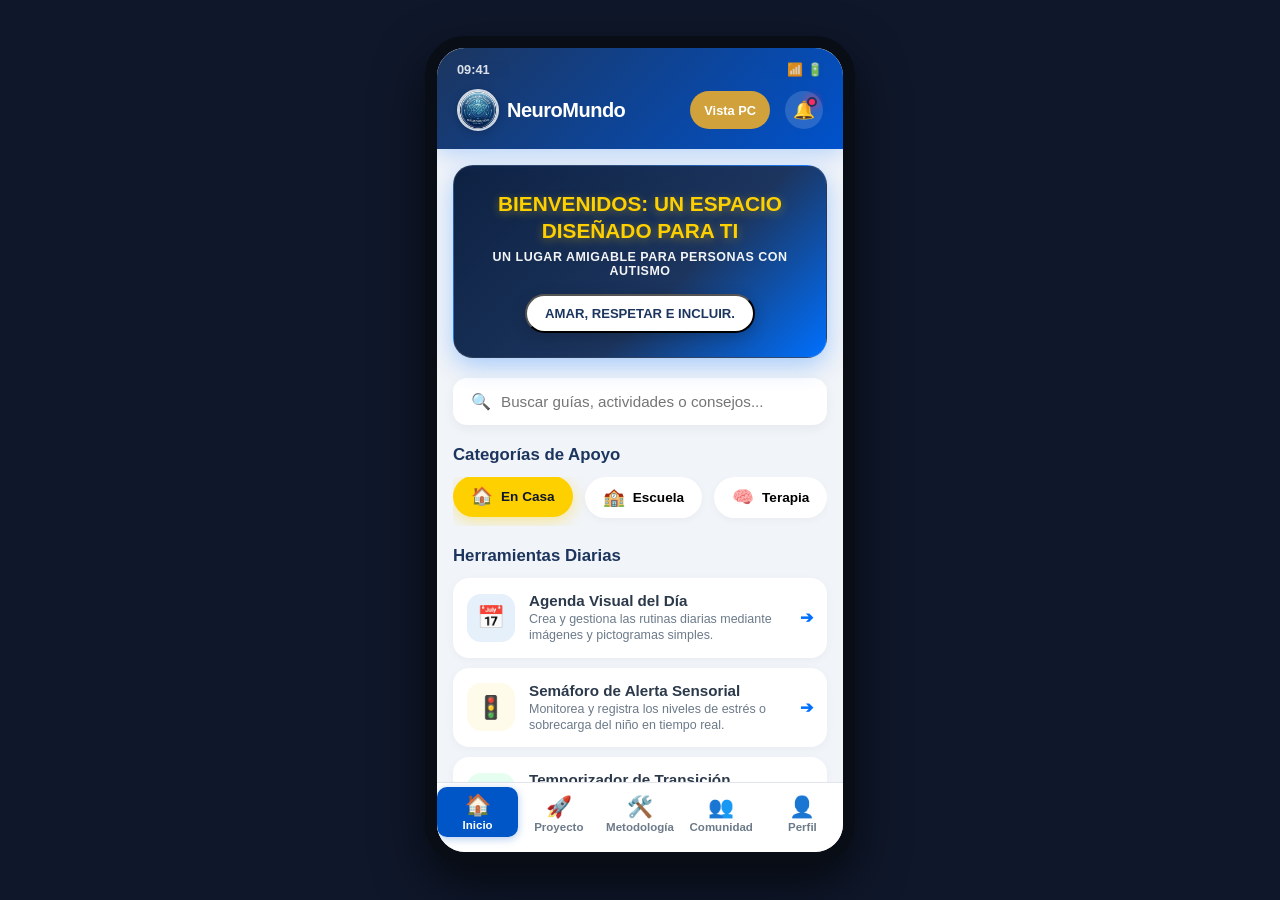
==== index.html @ 2be3e907 "saved" ====
<!DOCTYPE html>
<html lang="es">

<head>
    <meta charset="UTF-8">
    <meta name="viewport" content="width=device-width, initial-scale=1.0, maximum-scale=1.0, user-scalable=no">
    <title>Espacio Amigable App</title>
    <link rel="stylesheet" href="static/css/style.css">
</head>

<body>

    <!-- Contenedor del dispositivo móvil (Simulador/Shell) -->
    <div class="app-container">

        <!-- Barra de Estado / Notificaciones de la App -->
        <header class="app-header">
            <div class="header-top">
                <span class="app-time">09:41</span>
                <div class="app-icons">📶 🔋</div>
            </div>
            <div class="header-main">
                <div class="app-brand">
                    <img src="static/images/image_4223f367.png" alt="Logo NeuroMundo" class="logo-app">
                    <h1>NeuroMundo</h1>
                </div>
                <div class="app-right-brand">
                    <button class="view-toggle-btn" id="view-toggle" onclick="toggleViewMode()">
                        Vista PC
                    </button>
                    <div class="user-menu">
                        <!-- Checkbox oculto que guarda el estado (abierto/cerrado) -->
                        <input type="checkbox" id="notif-check" class="notif-checkbox">
                        <!-- El botón ahora es una etiqueta <label> que activa el checkbox al dar clic -->
                        <label for="notif-check" class="notification-btn" aria-label="Notificaciones">
                            🔔 <span class="badge"></span>
                        </label>
                        <div class="user-menu-dropdown">
                            <div class="menu-item">
                                <span>Sin notificaciones pendientes</span>
                            </div>
                        </div>
                    </div>
                </div>
            </div>
        </header>

        <!-- Contenido de la Aplicación (Scollable) -->
        <main class="app-content">

            <!-- Sección de Bienvenida Basada en la Imagen -->
            <section class="welcome-card">
                <div class="welcome-overlay">
                    <h2 class="welcome-title">BIENVENIDOS: UN ESPACIO DISEÑADO PARA TI</h2>
                    <p class="welcome-subtitle">UN LUGAR AMIGABLE PARA PERSONAS CON AUTISMO</p>
                    <button class="speech-bubble">
                        <p>AMAR, RESPETAR E INCLUIR.</p>
                    </button>
                </div>
            </section>

            <!-- Buscador Global de la App -->
            <section class="search-section">
                <div class="search-box">
                    <span class="search-icon">🔍</span>
                    <input type="text" placeholder="Buscar guías, actividades o consejos...">
                </div>
            </section>

            <!-- Categorías Rápidas (Formato Botones App) -->
            <section class="categories-section">
                <h3 class="block-title">Categorías de Apoyo</h3>
                <div class="categories-scroll">
                    <button class="category-item active">
                        <span class="cat-icon">🏠</span>
                        <span class="cat-name">En Casa</span>
                    </button>
                    <button class="category-item">
                        <span class="cat-icon">🏫</span>
                        <span class="cat-name">Escuela</span>
                    </button>
                    <button class="category-item">
                        <span class="cat-icon">🧠</span>
                        <span class="cat-name">Terapia</span>
                    </button>
                    <button class="category-item">
                        <span class="cat-icon">🧘</span>
                        <span class="cat-name">Auto-cuidado</span>
                    </button>
                </div>
            </section>

            <!-- Sección de Herramientas Diarias -->
            <section class="tools-section">
                <h3 class="block-title">Herramientas Diarias</h3>

                <!-- Tarjeta 1: Pictogramas -->
                <div class="tool-card">
                    <div class="tool-icon bg-blue">📅</div>
                    <div class="tool-info">
                        <h4>Agenda Visual del Día</h4>
                        <p>Crea y gestiona las rutinas diarias mediante imágenes y pictogramas simples.</p>
                    </div>
                    <span class="arrow-right">➔</span>
                </div>

                <!-- Tarjeta 2: Semáforo Sensorial -->
                <div class="tool-card">
                    <div class="tool-icon bg-yellow">🚦</div>
                    <div class="tool-info">
                        <h4>Semáforo de Alerta Sensorial</h4>
                        <p>Monitorea y registra los niveles de estrés o sobrecarga del niño en tiempo real.</p>
                    </div>
                    <span class="arrow-right">➔</span>
                </div>

                <!-- Tarjeta 3: Temporizador -->
                <div class="tool-card">
                    <div class="tool-icon bg-green">⏳</div>
                    <div class="tool-info">
                        <h4>Temporizador de Transición</h4>
                        <p>Ayuda a tu hijo a cambiar de una actividad a otra sin generar ansiedad.</p>
                    </div>
                    <span class="arrow-right">➔</span>
                </div>
            </section>

            <!-- Sección de Artículos Recomendados (Feed) -->
            <section class="articles-section">
                <div class="section-header-flex">
                    <h3 class="block-title">Lecturas Recomendadas</h3>
                    <a href="#" class="see-all">Ver todo</a>
                </div>

                <!-- Artículo 1 -->
                <article class="feed-card">
                    <div class="feed-tag tag-crisis">Crisis</div>
                    <div class="feed-body">
                        <h4>Cómo gestionar una crisis sensorial en espacios públicos</h4>
                        <p>Una guía paso a paso con técnicas de desescalada amigables y respetuosas.</p>
                        <div class="feed-footer">
                            <span class="author">Por Dra. Elena Ramos</span>
                            <span class="time">Hace 2 horas</span>
                        </div>
                    </div>
                </article>

                <!-- Artículo 2 -->
                <article class="feed-card">
                    <div class="feed-tag tag-juego">Juego</div>
                    <div class="feed-body">
                        <h4>5 Juegos de estimulación propioceptiva en casa</h4>
                        <p>Actividades divertidas que ayudan a regular el sistema nervioso a través del movimiento.</p>
                        <div class="feed-footer">
                            <span class="author">Por T.O. Marcos Díaz</span>
                            <span class="time">Ayer</span>
                        </div>
                    </div>
                </article>

                <!-- Artículo 3 -->
                <article class="feed-card">
                    <div class="feed-tag tag-comunidad">Historias</div>
                    <div class="feed-body">
                        <h4>El camino hacia la inclusión escolar: Experiencias reales</h4>
                        <p>Madres y padres comparten los desafíos y victorias en el sistema educativo tradicional.</p>
                        <div class="feed-footer">
                            <span class="author">Comunidad de Padres</span>
                            <span class="time">Hace 3 días</span>
                        </div>
                    </div>
                </article>
            </section>

            <!-- Sección de Comunidad y Soporte Emocional -->
            <section class="community-banner">
                <div class="community-content">
                    <h4>¿Necesitas hablar con alguien?</h4>
                    <p>Únete a nuestros círculos de apoyo virtuales liderados por psicólogos especialistas.</p>
                    <button class="community-btn">Entrar al Chat Grupal</button>
                </div>
            </section>

            <!-- Espacio final para que el scroll no tape el menú inferior -->
            <div class="scroll-spacing"></div>

        </main>

        <!-- Barra de Navegación Inferior Fija (Bottom Nav Bar) -->
        <nav class="app-nav">
            <a href="index.html" class="nav-item active">
                <span class="nav-icon">🏠</span>
                <span class="nav-label">Inicio</span>
            </a>
            <a href="static/pages/proyecto.html" class="nav-item">
                <span class="nav-icon">🚀</span>
                <span class="nav-label">Proyecto</span>
            </a>
            <a href="static/pages/metodologia.html" class="nav-item">
                <span class="nav-icon">🛠️</span>
                <span class="nav-label">Metodología</span>
            </a>
            <a href="static/pages/comunidad.html" class="nav-item">
                <span class="nav-icon">👥</span>
                <span class="nav-label">Comunidad</span>
            </a>
            <a href="static/pages/usuario.html" class="nav-item">
                <span class="nav-icon">👤</span>
                <span class="nav-label">Perfil</span>
            </a>
        </nav>

    </div>
    <script src="static/js/script.js"></script>
</body>

</html>
---- static/css/style.css ----
/* Paleta de Colores Extraída de la Imagen */
:root {
    --bg-dark-blue: #1c355e;
    --bg-strip-gray: #7d91a9;
    --accent-yellow: #d1a13b;
    --app-background: #f1f4f8;
    --card-background: #ffffff;
    --text-main: #2b394a;
    --text-muted: #6c7a89;
    --success-green: #4caf50;
}

/* Configuraciones de Reseteo Móvil */
* {
    margin: 0;
    padding: 0;
    box-sizing: border-box;
}

body {
    font-family: -apple-system, BlinkMacSystemFont, "Segoe UI", Roboto, Helvetica, Arial, sans-serif;
    background-color: #2c3e50; /* Fondo exterior emulando un escritorio */
    color: var(--text-main);
    display: flex;
    justify-content: center;
    align-items: center;
    min-height: 100vh;
}

/* Contenedor del Teléfono Inteligente */
.app-container {
    width: 100%;
    max-width: 430px; /* Ancho estándar de un smartphone moderno */
    height: 92vh;
    max-height: 932px;
    background-color: var(--app-background);
    border-radius: 40px;
    box-shadow: 0 20px 40px rgba(0, 0, 0, 0.4);
    border: 12px solid #111111; /* Borde físico del teléfono */
    position: relative;
    overflow: hidden;
    display: flex;
    flex-direction: column;
}

/* Adaptación completa para pantallas móviles reales si se compila directamente */
@media (max-width: 480px) {
    body {
        background-color: var(--app-background);
    }
    .app-container {
        width: 100vw;
        height: 100vh;
        max-height: 100vh;
        border-radius: 0;
        border: none;
    }
}

/* Encabezado Superior Fijo */
.app-header {
    background-color: var(--bg-dark-blue);
    color: white;
    padding: 12px 20px 16px 20px;
    flex-shrink: 0;
    z-index: 10;
}

.header-top {
    display: flex;
    justify-content: space-between;
    font-size: 0.8rem;
    font-weight: 600;
    margin-bottom: 12px;
    opacity: 0.8;
}

.header-main {
    display: flex;
    justify-content: space-between;
    align-items: center;
    width: 100%;
}

.app-brand {
    display: flex;
    align-items: center;
    gap: 8px;
}

.app-right-brand {
    display: flex;
    justify-content: flex-end;
    flex-direction: row;
    gap: 15px;
    width: 100%;
}

.app-logo {
    font-size: 1.5rem;
}

.app-brand h1 {
    font-size: 1.25rem;
    font-weight: 700;
    letter-spacing: -0.5px;
}

.notification-btn {
    background: rgba(255, 255, 255, 0.15);
    border: none;
    width: 38px;
    height: 38px;
    border-radius: 50%;
    cursor: pointer;
    font-size: 1.1rem;
    position: relative;
    display: flex;
    align-items: center;
    justify-content: center;
}

/* Contenedor principal alineado con Flexbox */
.user-menu {
    position: relative;
    display: inline-flex;
    align-items: center;
}

/* Ocultamos la casilla de verificación */
.notif-checkbox {
    display: none;
}

/* Estilo del botón interactivo */
.notification-btn {
    cursor: pointer;
    display: inline-flex;
    align-items: center;
}

/* Menú desplegable oculto por defecto */
.user-menu .user-menu-dropdown {
    display: none;
    position: absolute;
    right: 0;
    top: 100%;
    width: 220px;
    background-color: var(--card-background, #1e1e1e);
    border: 1px solid rgba(255, 255, 255, 0.1);
    border-radius: 8px;
    padding: 12px;
    box-shadow: 0 4px 12px rgba(0, 0, 0, 0.3);
    z-index: 100;
}

/* AL DAR CLIC: Flexbox activa el desplegable */
.notif-checkbox:checked ~ .user-menu-dropdown {
    display: flex;
    justify-content: center;
    align-items: center;
}

/* Texto alineado dentro del menú */
.user-menu-dropdown .menu-item {
    display: flex;
    justify-content: center;
    align-items: center;
    font-size: 0.85rem;
    color: var(--text-main, #ffffff);
}

.badge {
    position: absolute;
    top: 8px;
    right: 8px;
    width: 8px;
    height: 8px;
    background-color: #ff3b30;
    border-radius: 50%;
}

/* Área Scrolleable de la Aplicación */
.app-content {
    flex-grow: 1;
    overflow-y: auto;
    padding: 16px;
    -webkit-overflow-scrolling: touch;
}

/* Tarjeta Principal Tipo Imagen */
.welcome-card {
    background-color: var(--bg-dark-blue);
    background-image: linear-gradient(135deg, #1c355e 0%, #294b82 100%);
    border-radius: 20px;
    padding: 24px 16px;
    text-align: center;
    position: relative;
    overflow: hidden;
    margin-bottom: 20px;
    box-shadow: 0 4px 12px rgba(28, 53, 94, 0.15);
}

.welcome-card::before {
    position: absolute;
    font-size: 5rem;
    opacity: 0.1;
    top: -20px;
    left: -10px;
}

.welcome-title {
    color: var(--accent-yellow);
    font-size: 1.2rem;
    font-weight: 800;
    margin-bottom: 6px;
    line-height: 1.3;
}

.welcome-subtitle {
    color: white;
    font-size: 0.75rem;
    font-weight: 600;
    letter-spacing: 0.5px;
    opacity: 0.9;
    margin-bottom: 16px;
}

/* Burbuja de Diálogo */
.speech-bubble {
    background-color: white;
    color: var(--bg-dark-blue);
    font-size: 0.8rem;
    font-weight: 700;
    padding: 10px 16px;
    border-radius: 20px;
    display: inline-block;
    box-shadow: 0 4px 8px rgba(0,0,0,0.1);
}

/* Barra de Búsqueda */
.search-section {
    margin-bottom: 20px;
}

.search-box {
    background-color: var(--card-background);
    display: flex;
    align-items: center;
    padding: 12px 16px;
    border-radius: 14px;
    box-shadow: 0 2px 6px rgba(0,0,0,0.03);
}

.search-icon {
    font-size: 1rem;
    margin-right: 10px;
    color: var(--text-muted);
}

.search-box input {
    border: none;
    outline: none;
    background: transparent;
    width: 100%;
    font-size: 0.95rem;
    color: var(--text-main);
}

/* Títulos de Módulos */
.block-title {
    font-size: 1.05rem;
    font-weight: 700;
    color: var(--bg-dark-blue);
    margin-bottom: 12px;
}

/* Sección Categorías Horizontal */
.categories-section {
    margin-bottom: 20px;
}

.categories-scroll {
    display: flex;
    gap: 12px;
    overflow-x: auto;
    padding-bottom: 8px;
    scrollbar-width: none;
}

.categories-scroll::-webkit-scrollbar {
    display: none;
}

.category-item {
    padding: 10px 16px;
    border-radius: 30px;
    display: flex;
    align-items: center;
    gap: 8px;
    white-space: nowrap;
    box-shadow: 0 2px 6px rgba(0,0,0,0.03);
    cursor: pointer;
    transition: all 0.2s ease;
    border: none;
    outline: none;
}

.category-item.active {
    background-color: var(--accent-yellow);
    color: var(--bg-dark-blue);
    font-weight: 600;
}

.cat-icon {
    font-size: 1.1rem;
}

.cat-name {
    font-size: 0.85rem;
}

/* Listado de Herramientas Diarias */
.tools-section {
    margin-bottom: 24px;
}

.tool-card {
    background-color: var(--card-background);
    border-radius: 16px;
    padding: 14px;
    display: flex;
    align-items: center;
    gap: 14px;
    margin-bottom: 10px;
    box-shadow: 0 2px 6px rgba(0,0,0,0.03);
}

.tool-icon {
    width: 46px;
    height: 46px;
    border-radius: 12px;
    display: flex;
    align-items: center;
    justify-content: center;
    font-size: 1.3rem;
    flex-shrink: 0;
}

.bg-blue { background-color: #e6f0fa; }
.bg-yellow { background-color: #fdf6e2; }
.bg-green { background-color: #e8f5e9; }

.tool-info {
    flex-grow: 1;
}

.tool-info h4 {
    font-size: 0.95rem;
    font-weight: 600;
    margin-bottom: 2px;
}

.tool-info p {
    font-size: 0.78rem;
    color: var(--text-muted);
    line-height: 1.3;
}

.arrow-right {
    color: var(--bg-strip-gray);
    font-size: 0.9rem;
}

/* Sección de Artículos/Feed */
.articles-section {
    margin-bottom: 20px;
}

.section-header-flex {
    display: flex;
    justify-content: space-between;
    align-items: center;
    margin-bottom: 12px;
}

.see-all {
    font-size: 0.85rem;
    font-weight: 600;
    color: var(--bg-strip-gray);
    text-decoration: none;
}

.feed-card {
    background-color: var(--card-background);
    border-radius: 16px;
    padding: 16px;
    margin-bottom: 12px;
    box-shadow: 0 2px 6px rgba(0,0,0,0.03);
    border-left: 4px solid var(--bg-strip-gray);
}

.feed-tag {
    display: inline-block;
    font-size: 0.7rem;
    font-weight: 700;
    padding: 4px 8px;
    border-radius: 6px;
    margin-bottom: 8px;
    text-transform: uppercase;
}

.tag-crisis { background-color: #ffebee; color: #c62828; }
.tag-juego { background-color: #e8f5e9; color: #2e7d32; }
.tag-comunidad { background-color: #e3f2fd; color: #1565c0; }

.feed-body h4 {
    font-size: 1rem;
    font-weight: 700;
    margin-bottom: 6px;
    line-height: 1.3;
}

.feed-body p {
    font-size: 0.85rem;
    color: var(--text-muted);
    line-height: 1.4;
    margin-bottom: 12px;
}

.feed-footer {
    display: flex;
    justify-content: space-between;
    font-size: 0.75rem;
    color: var(--text-muted);
    border-top: 1px solid #f1f4f8;
    padding-top: 8px;
}

/* Banner de Comunidad */
.community-banner {
    background-color: var(--bg-strip-gray);
    border-radius: 18px;
    padding: 20px;
    color: white;
    text-align: center;
    box-shadow: 0 4px 10px rgba(125, 145, 169, 0.2);
}

.community-content h4 {
    font-size: 1.1rem;
    font-weight: 700;
    margin-bottom: 6px;
}

.community-content p {
    font-size: 0.85rem;
    margin-bottom: 14px;
    opacity: 0.9;
}

.community-btn {
    background-color: var(--bg-dark-blue);
    color: white;
    border: none;
    padding: 10px 20px;
    border-radius: 10px;
    font-weight: 600;
    font-size: 0.85rem;
    cursor: pointer;
    width: 100%;
}

.scroll-spacing {
    height: 70px; /* Previene el solapamiento con la barra inferior fija */
}

/* Barra de Navegación Inferior Fija (Mobile Nav) */
.app-nav {
    position: absolute;
    bottom: 0;
    left: 0;
    right: 0;
    height: 68px;
    background-color: var(--card-background);
    border-top: 1px solid #e1e5eb;
    display: flex;
    justify-content: space-around;
    align-items: center;
    padding-bottom: 10px; /* Espacio estético simulando barra de gestos de iOS */
    z-index: 20;
}

/* Contenedor de la barra inferior en móvil */
.bottom-nav {
    display: flex;
    justify-content: space-around;
    align-items: center;
    background-color: #ffffff;
    padding: 8px 6px;
    border-radius: 0 0 24px 24px; /* Adapta los bordes al marco del teléfono */
    overflow: hidden;             /* Evita que cualquier botón se salga */
    box-sizing: border-box;
    width: 100%;
}

/* Estado normal de los botones */
.nav-item {
    display: flex;
    flex-direction: column;
    align-items: center;
    justify-content: center;
    flex: 1;                      /* Reparte el espacio por igual sin empujar hacia afuera */
    padding: 6px 4px;
    border-radius: 12px;
    color: #4a5568;
    text-decoration: none;
    font-size: 0.7rem;
    box-sizing: border-box;
}

/* ESTADO ACTIVO (.active): Ajustado para quedarse DENTRO del contenedor */
.nav-item.active {
    background-color: #0056c6;
    color: #ffffff !important;
    border-radius: 10px;          /* Un borde redondeado más ajustado */
    padding: 6px 4px;             /* Mantiene el mismo alto que los demás para no salirse */
    margin: 0;                    /* Elimina márgenes que lo desplacen */
    box-shadow: 0 2px 8px rgba(0, 86, 198, 0.3);
}

/* Ajuste del texto e ícono dentro del activo */
.nav-item.active .icon,
.nav-item.active .text,
.nav-item.active span {
    color: #ffffff !important;
}

.nav-icon {
    font-size: 1.3rem;
    margin-bottom: 2px;
}

.nav-label {
    font-size: 0.7rem;
    font-weight: 500;
}


/* ==========================================================================
   PROYECTO: ESPACIO AMIGABLE / ACCESIBILIDAD COGNITIVA
   PARTE 5: MÓDULOS DE AUTONOMÍA, REGULACIÓN Y RECURSOS
   ESTILO: MODO APP / VISTA MÓVIL
   ========================================================================== */

* {
    margin: 0;
    padding: 0;
    box-sizing: border-box;
}

body {
    background-color: var(--bg-app);
    font-family: 'Segoe UI', system-ui, -apple-system, sans-serif;
    color: var(--texto-principal);
    display: flex;
    justify-content: center;
    padding: 20px 0;
}

/* --- CONTENEDOR ENTORNO MÓVIL (MODO APP) --- */
.marco-dispositivo-movil {
    width: 100%;
    max-width: 420px;
    background-color: var(--bg-app);
    border-radius: 24px;
    box-shadow: 0 10px 30px rgba(0, 0, 0, 0.1);
    overflow: hidden;
    border: 1px solid var(--borde-suave);
    display: flex;
    flex-direction: column;
}

/* --- ENCABEZADO DE APP --- */
.cabecera-app {
    background-color: var(--azul-amigable);
    color: #ffffff;
    padding: 20px;
    text-align: center;
}

.titulo-app {
    font-size: 1.25rem;
    font-weight: 700;
}

.subtitulo-app {
    font-size: 0.85rem;
    opacity: 0.85;
    margin-top: 4px;
}

/* --- SECCIÓN MULTIMEDIA / VÍDEOS --- */
.bloque-multimedia-app {
    background-color: #0f172a;
    padding: 16px;
    color: #ffffff;
}

.titulo-seccion-oscura {
    font-size: 0.95rem;
    font-weight: 600;
    margin-bottom: 12px;
    text-transform: uppercase;
    letter-spacing: 0.5px;
    color: #94a3b8;
}

.carrusel-videos-movil {
    display: flex;
    flex-direction: column;
    gap: 16px;
}

.tarjeta-video-app {
    background-color: #1e293b;
    border-radius: 12px;
    padding: 10px;
}

.reproductor-movil {
    width: 100%;
    border-radius: 8px;
    background-color: #000;
}

.info-video-app {
    margin-top: 8px;
}

.titulo-video-app {
    font-size: 0.9rem;
    font-weight: 600;
    color: #fff;
}

.desc-video-app {
    font-size: 0.78rem;
    color: #cbd5e1;
    margin-top: 2px;
}

.cuerpo-app {
    padding: 16px;
    display: flex;
    flex-direction: column;
    gap: 20px;
}

.seccion-app-bloque {
    display: flex;
    flex-direction: column;
    gap: 12px;
}

.titulo-bloque-app {
    font-size: 1.05rem;
    font-weight: 700;
    color: var(--azul-amigable);
}

.panel-control-movil {
    background-color: var(--bg-tarjeta);
    border-radius: 14px;
    padding: 14px;
    border: 1px solid var(--borde-suave);
    display: flex;
    flex-direction: column;
    gap: 10px;
}

.imagen-panel-movil {
    width: 100%;
    border-radius: 8px;
    object-fit: cover;
}

.texto-panel-movil {
    font-size: 0.85rem;
    color: var(--texto-secundario);
    line-height: 1.4;
}

.lista-modulos-autonomia {
    display: flex;
    flex-direction: column;
    gap: 12px;
}

.tarjeta-modulo-app {
    background-color: var(--bg-tarjeta);
    border-radius: 14px;
    padding: 14px;
    border: 1px solid var(--borde-suave);
    display: flex;
    flex-direction: column;
    gap: 8px;
}

.tarjeta-modulo-app.pictogramas { border-left: 5px solid var(--azul-amigable); }
.tarjeta-modulo-app.regulacion { border-left: 5px solid var(--verde-calma); }
.tarjeta-modulo-app.agenda { border-left: 5px solid #0284c7; }
.tarjeta-modulo-app.alertas { border-left: 5px solid var(--dorado-alerta); }

.encabezado-tarjeta-app {
    display: flex;
    align-items: center;
    gap: 10px;
}

.icono-app-small {
    width: 32px;
    height: 32px;
    object-fit: contain;
}

.titulo-tarjeta-app {
    font-size: 0.95rem;
    font-weight: 700;
    color: var(--texto-principal);
}

.desc-tarjeta-app {
    font-size: 0.82rem;
    color: var(--texto-secundario);
    line-height: 1.35;
}

.acciones-app-fila {
    display: flex;
    gap: 10px;
    margin-top: 4px;
}

.boton-app-primario {
    background-color: var(--azul-amigable);
    color: #ffffff;
    border: none;
    padding: 8px 14px;
    font-size: 0.8rem;
    font-weight: 600;
    border-radius: 6px;
    cursor: pointer;
}

.enlace-app-secundario {
    color: var(--azul-amigable);
    font-size: 0.8rem;
    font-weight: 600;
    text-decoration: none;
    align-self: center;
}

.grilla-recursos-movil {
    display: flex;
    flex-direction: column;
    gap: 10px;
}

.item-recurso-movil {
    background-color: var(--bg-tarjeta);
    border-radius: 10px;
    padding: 12px;
    border: 1px solid var(--borde-suave);
}

.titulo-recurso-movil {
    font-size: 0.88rem;
    font-weight: 700;
    color: var(--texto-principal);
}

.desc-recurso-movil {
    font-size: 0.8rem;
    color: var(--texto-secundario);
    margin: 4px 0 8px 0;
}

.captura-recurso-movil {
    width: 100%;
    border-radius: 6px;
}

.barra-navegacion-inferior {
    background-color: #ffffff;
    border-top: 1px solid var(--borde-suave);
    display: flex;
    justify-content: space-around;
    padding: 10px 0;
    position: sticky;
    bottom: 0;
}

.item-nav-app {
    font-size: 0.75rem;
    color: var(--texto-secundario);
    text-decoration: none;
    font-weight: 600;
}

.item-nav-app.activo {
    color: var(--azul-amigable);
}

/* ==========================================================================
   PALETA DE COLORES VIBRANTES (INSPIRADA EN LA ORIGINAL)
   ========================================================================== */
:root {
    /* Colores base y fondos */
    --bg-dark-blue: #1c355e;        /* Azul marino corporativo base */
    --bg-strip-gray: #7d91a9;       /* Gris pizarra para fondos secundarios */
    --app-background: #f1f4f8;      /* Gris claro para fondo de app */
    --card-background: #ffffff;     /* Blanco limpio para tarjetas */
    
    /* Textos */
    --text-main: #2b394a;
    --text-muted: #6c7a89;
    
    /* ACENTOS NEÓN / LLAMATIVOS (Versiones intensificadas de la paleta) */
    --accent-yellow-vibrant: #ffd000; /* Amarillo eléctrico de alto impacto */
    --blue-electric: #0070ff;         /* Azul brillante para elementos activos */
    --success-green-vibrant: #00e676;/* Verde neón radiante para estados/éxito */
    --danger-red-vibrant: #ff2a5f;   /* Rojo vibrante para alertas/badges */
    
    /* Gradientes llamativos manteniendo la coherencia cromática */
    --gradiente-blue-vibrant: linear-gradient(135deg, #1c355e 0%, #0052cc 100%);
    --gradiente-card-hero: linear-gradient(135deg, #0d2142 0%, #1c355e 60%, #0070ff 100%);
    --gradiente-banner: linear-gradient(135deg, #475569 0%, #1e293b 100%);
}

/* CONFIGURACIONES DE RESETEO MÓVIL */
* {
    margin: 0;
    padding: 0;
    box-sizing: border-box;
    -webkit-tap-highlight-color: transparent;
}

body {
    font-family: -apple-system, BlinkMacSystemFont, "Segoe UI", Roboto, Helvetica, Arial, sans-serif;
    background-color: #0f172a; /* Fondo exterior emulando un escritorio */
    color: var(--text-main);
    display: flex;
    justify-content: center;
    align-items: center;
    min-height: 100vh;
}

/* CONTENEDOR DEL TELÉFONO INTELIGENTE */
.app-container {
    width: 100%;
    max-width: 430px;
    height: 92vh;
    max-height: 932px;
    background-color: var(--app-background);
    border-radius: 40px;
    box-shadow: 0 20px 50px rgba(0, 0, 0, 0.6);
    border: 12px solid #090d16;
    position: relative;
    overflow: hidden;
    display: flex;
    flex-direction: column;
}

@media (max-width: 480px) {
    body {
        background-color: var(--app-background);
    }
    .app-container {
        width: 100vw;
        height: 100vh;
        max-height: 100vh;
        border-radius: 0;
        border: none;
    }
}

/* ENCABEZADO SUPERIOR FIJO */
.app-header {
    background: var(--gradiente-blue-vibrant);
    color: white;
    padding: 14px 20px 18px 20px;
    flex-shrink: 0;
    z-index: 10;
    box-shadow: 0 4px 20px rgba(0, 112, 255, 0.25);
}

.header-top {
    display: flex;
    justify-content: space-between;
    font-size: 0.8rem;
    font-weight: 600;
    margin-bottom: 12px;
    opacity: 0.85;
}

.header-main {
    display: flex;
    justify-content: space-between;
    align-items: center;
}

.app-brand {
    display: flex;
    align-items: center;
    gap: 8px;
}

.app-logo {
    font-size: 1.5rem;
}

.app-brand h1 {
    font-size: 1.25rem;
    font-weight: 800;
    letter-spacing: -0.5px;
}

.notification-btn {
    background: rgba(255, 255, 255, 0.15);
    border: none;
    width: 38px;
    height: 38px;
    border-radius: 50%;
    cursor: pointer;
    font-size: 1.1rem;
    position: relative;
    display: flex;
    align-items: center;
    justify-content: center;
    transition: transform 0.2s ease;
}

.notification-btn:active {
    transform: scale(0.92);
}

.badge {
    position: absolute;
    top: 6px;
    right: 6px;
    width: 10px;
    height: 10px;
    background-color: var(--danger-red-vibrant);
    border: 2px solid var(--bg-dark-blue);
    border-radius: 50%;
    box-shadow: 0 0 8px var(--danger-red-vibrant); /* Resplandor */
}

/* ÁREA SCROLLEABLE DE LA APLICACIÓN */
.app-content {
    flex-grow: 1;
    overflow-y: auto;
    padding: 16px;
    -webkit-overflow-scrolling: touch;
}

/* TARJETA PRINCIPAL DESTACADA */
.welcome-card {
    background: var(--gradiente-card-hero);
    border-radius: 20px;
    padding: 24px 16px;
    text-align: center;
    position: relative;
    overflow: hidden;
    margin-bottom: 20px;
    box-shadow: 0 8px 25px rgba(0, 112, 255, 0.3);
    border: 1px solid rgba(255, 255, 255, 0.1);
}

.welcome-card::before {
    position: absolute;
    font-size: 5.5rem;
    opacity: 0.15;
    top: -20px;
    left: -10px;
}

.welcome-title {
    color: var(--accent-yellow-vibrant);
    font-size: 1.3rem;
    font-weight: 900;
    margin-bottom: 6px;
    line-height: 1.3;
    text-shadow: 0 2px 10px rgba(255, 208, 0, 0.4); /* Brillo activo */
}

.welcome-subtitle {
    color: white;
    font-size: 0.78rem;
    font-weight: 600;
    letter-spacing: 0.5px;
    opacity: 0.95;
    margin-bottom: 16px;
}

/* BURBUJA DE DIÁLOGO */
.speech-bubble {
    background-color: #ffffff;
    color: var(--bg-dark-blue);
    font-size: 0.82rem;
    font-weight: 800;
    padding: 10px 18px;
    border-radius: 20px;
    display: inline-block;
    box-shadow: 0 4px 15px rgba(0, 0, 0, 0.2);
}

/* BARRA DE BÚSQUEDA */
.search-section {
    margin-bottom: 20px;
}

.search-box {
    background-color: var(--card-background);
    display: flex;
    align-items: center;
    padding: 12px 16px;
    border-radius: 14px;
    box-shadow: 0 4px 12px rgba(0, 0, 0, 0.05);
    border: 2px solid transparent;
    transition: all 0.2s ease;
}

.search-box:focus-within {
    border-color: var(--blue-electric);
    box-shadow: 0 4px 15px rgba(0, 112, 255, 0.2);
}

.search-icon {
    font-size: 1rem;
    margin-right: 10px;
    color: var(--text-muted);
}

.search-box input {
    border: none;
    outline: none;
    background: transparent;
    width: 100%;
    font-size: 0.95rem;
    color: var(--text-main);
    font-weight: 500;
}

/* TÍTULOS DE MÓDULOS */
.block-title {
    font-size: 1.05rem;
    font-weight: 800;
    color: var(--bg-dark-blue);
    margin-bottom: 12px;
}

/* SECCIÓN CATEGORÍAS HORIZONTAL */
.categories-section {
    margin-bottom: 20px;
}

.categories-scroll {
    display: flex;
    gap: 12px;
    overflow-x: auto;
    padding-bottom: 8px;
    scrollbar-width: none;
}

.categories-scroll::-webkit-scrollbar {
    display: none;
}

.category-item {
    background-color: var(--card-background);
    padding: 10px 18px;
    border-radius: 30px;
    display: flex;
    align-items: center;
    gap: 8px;
    white-space: nowrap;
    box-shadow: 0 2px 8px rgba(0, 0, 0, 0.04);
    cursor: pointer;
    transition: all 0.2s ease;
    font-weight: 600;
}

.category-item.active {
    background-color: var(--accent-yellow-vibrant);
    color: #0f172a;
    font-weight: 800;
    box-shadow: 0 4px 15px rgba(255, 208, 0, 0.4); /* Resplandor ambar */
    transform: translateY(-1px);
}

.cat-icon {
    font-size: 1.1rem;
}

.cat-name {
    font-size: 0.85rem;
}

/* LISTADO DE HERRAMIENTAS DIARIAS */
.tools-section {
    margin-bottom: 24px;
}

.tool-card {
    background-color: var(--card-background);
    border-radius: 16px;
    padding: 14px;
    display: flex;
    align-items: center;
    gap: 14px;
    margin-bottom: 10px;
    box-shadow: 0 2px 8px rgba(0, 0, 0, 0.04);
    transition: transform 0.2s ease;
}

.tool-card:active {
    transform: scale(0.98);
}

.tool-icon {
    width: 48px;
    height: 48px;
    border-radius: 14px;
    display: flex;
    align-items: center;
    justify-content: center;
    font-size: 1.4rem;
    flex-shrink: 0;
}

/* Variantes de fondos de iconos con toques vívidos */
.bg-blue { 
    background-color: #e6f0fa; 
    color: var(--blue-electric);
}
.bg-yellow { 
    background-color: #fffbeb; 
    color: #d97706;
}
.bg-green { 
    background-color: #e6fef0; 
    color: #00a854;
}

.tool-info {
    flex-grow: 1;
}

.tool-info h4 {
    font-size: 0.95rem;
    font-weight: 700;
    margin-bottom: 2px;
}

.tool-info p {
    font-size: 0.78rem;
    color: var(--text-muted);
    line-height: 1.3;
}

.arrow-right {
    color: var(--blue-electric);
    font-size: 1rem;
    font-weight: 800;
}

/* SECCIÓN DE ARTÍCULOS / FEED */
.articles-section {
    margin-bottom: 20px;
}

.section-header-flex {
    display: flex;
    justify-content: space-between;
    align-items: center;
    margin-bottom: 12px;
}

.see-all {
    font-size: 0.85rem;
    font-weight: 700;
    color: var(--blue-electric);
    text-decoration: none;
}

.feed-card {
    background-color: var(--card-background);
    border-radius: 16px;
    padding: 16px;
    margin-bottom: 12px;
    box-shadow: 0 2px 8px rgba(0, 0, 0, 0.04);
    border-left: 5px solid var(--blue-electric);
}

.feed-tag {
    display: inline-block;
    font-size: 0.7rem;
    font-weight: 800;
    padding: 4px 10px;
    border-radius: 8px;
    margin-bottom: 8px;
    text-transform: uppercase;
    letter-spacing: 0.3px;
}

.tag-crisis { 
    background-color: #ffe5ec; 
    color: var(--danger-red-vibrant); 
}
.tag-juego { 
    background-color: #e6fef0; 
    color: #00a854; 
}
.tag-comunidad { 
    background-color: #e6f0fa; 
    color: var(--blue-electric); 
}

.feed-body h4 {
    font-size: 1rem;
    font-weight: 800;
    margin-bottom: 6px;
    line-height: 1.3;
}

.feed-body p {
    font-size: 0.85rem;
    color: var(--text-muted);
    line-height: 1.4;
    margin-bottom: 12px;
}

.feed-footer {
    display: flex;
    justify-content: space-between;
    font-size: 0.75rem;
    font-weight: 600;
    color: var(--text-muted);
    border-top: 1px solid #f1f4f8;
    padding-top: 10px;
}

/* BANNER DE COMUNIDAD */
.community-banner {
    background: var(--gradiente-banner);
    border-radius: 20px;
    padding: 22px 18px;
    color: white;
    text-align: center;
    box-shadow: 0 6px 20px rgba(30, 41, 59, 0.25);
}

.community-content h4 {
    font-size: 1.15rem;
    font-weight: 800;
    margin-bottom: 6px;
}

.community-content p {
    font-size: 0.85rem;
    margin-bottom: 16px;
    opacity: 0.9;
}

.community-btn {
    background-color: var(--accent-yellow-vibrant);
    color: #0f172a;
    border: none;
    padding: 12px 20px;
    border-radius: 12px;
    font-weight: 800;
    font-size: 0.9rem;
    cursor: pointer;
    width: 100%;
    box-shadow: 0 4px 15px rgba(255, 208, 0, 0.3);
    transition: transform 0.2s ease;
}

.community-btn:active {
    transform: scale(0.97);
}

.scroll-spacing {
    height: 75px;
}

/* BARRA DE NAVEGACIÓN INFERIOR FIJA */
.app-nav {
    position: absolute;
    bottom: 0;
    left: 0;
    right: 0;
    height: 70px;
    background-color: var(--card-background);
    border-top: 1px solid #e1e5eb;
    display: flex;
    justify-content: space-around;
    align-items: center;
    padding-bottom: 8px;
    z-index: 20;
}

.nav-item {
    text-decoration: none;
    display: flex;
    flex-direction: column;
    align-items: center;
    color: var(--text-muted);
    transition: all 0.2s ease;
}

.nav-icon {
    font-size: 1.3rem;
    margin-bottom: 2px;
}

.nav-label {
    font-size: 0.72rem;
    font-weight: 600;
}

.nav-item.active {
    color: var(--blue-electric);
    font-weight: 800;
    transform: translateY(-2px);
}


.logo-app {
    width: 42px;
    height: 42px;
    border-radius: 50%;
    object-fit: cover;
    box-shadow: 0 2px 8px rgba(0, 0, 0, 0.2);
    border: 2px solid rgba(255, 255, 255, 0.8);
    flex-shrink: 0;
}

/* ==========================================================================
   EXTENSIONES PARA MÓDULOS DE AUTONOMÍA, COPILOTO IA Y MÉTRICAS
   (AÑADIR AL FINAL DEL CSS EXISTENTE SIN ALTERAR REGLAS PREVIAS)
   ========================================================================== */

/* COPILOTO DE APOYO ADAPTATIVO IA */
.copiloto-box {
    background: linear-gradient(135deg, #1c355e 0%, #311b92 100%);
    color: white;
    padding: 14px 16px;
    border-radius: 16px;
    display: flex;
    align-items: center;
    gap: 12px;
    margin-bottom: 20px;
    box-shadow: 0 4px 12px rgba(28, 53, 94, 0.2);
}

.copiloto-icon {
    font-size: 1.8rem;
    flex-shrink: 0;
}

.copiloto-text h4 {
    font-size: 0.95rem;
    color: var(--accent-yellow, #d1a13b);
    font-weight: 700;
    margin-bottom: 2px;
}

.copiloto-text p {
    font-size: 0.78rem;
    opacity: 0.9;
    line-height: 1.35;
}

/* MÓDULOS DE AUTONOMÍA Y RUTINAS */
.autonomia-section {
    margin-bottom: 20px;
    display: flex;
    flex-direction: column;
}

.tarjeta-modulo-app {
    background-color: var(--card-background);
    border-radius: 16px;
    padding: 16px;
    margin-bottom: 12px;
    box-shadow: 0 2px 6px rgba(0, 0, 0, 0.03);
    border-left: 5px solid var(--bg-dark-blue);
    display: flex;
    flex-direction: column;
    gap: 8px;
}

.tarjeta-modulo-app.color-azul { border-left-color: var(--bg-dark-blue); }
.tarjeta-modulo-app.color-morado { border-left-color: #7e22ce; }
.tarjeta-modulo-app.color-naranja { border-left-color: #ea580c; }

.encabezado-tarjeta-app {
    display: flex;
    align-items: center;
}

.titulo-tarjeta-app {
    font-size: 0.98rem;
    font-weight: 700;
    color: var(--text-main);
}

.desc-tarjeta-app {
    font-size: 0.82rem;
    color: var(--text-muted);
    line-height: 1.4;
}

.boton-app-primario {
    margin-top: 4px;
    padding: 8px 14px;
    border: none;
    border-radius: 8px;
    background-color: var(--bg-dark-blue);
    color: white;
    font-weight: 600;
    font-size: 0.8rem;
    cursor: pointer;
    align-self: flex-start;
    transition: background-color 0.2s ease;
}

.boton-app-primario:active {
    opacity: 0.9;
}

/* MÉTRICAS DE IMPACTO */
.metrics-section {
    margin-bottom: 20px;
}

.metrica-card {
    background: linear-gradient(135deg, #1c355e 0%, #7d91a9 100%);
    color: white;
    padding: 16px;
    border-radius: 16px;
    text-align: center;
    box-shadow: 0 4px 10px rgba(0, 0, 0, 0.1);
}

.metrica-num {
    font-size: 2rem;
    font-weight: 800;
    color: var(--accent-yellow, #d1a13b);
    display: block;
    margin-bottom: 2px;
}

.metrica-txt {
    font-size: 0.8rem;
    font-weight: 600;
    line-height: 1.35;
    opacity: 0.95;
}

/* CASO CLÍNICO DE EVIDENCIA */
.case-section {
    margin-bottom: 20px;
}

.case-card {
    background-color: var(--card-background);
    border-radius: 16px;
    padding: 14px;
    box-shadow: 0 2px 6px rgba(0, 0, 0, 0.03);
}

.case-tag {
    display: inline-block;
    background-color: #e8f5e9;
    color: #2e7d32;
    font-weight: 700;
    font-size: 0.7rem;
    padding: 3px 8px;
    border-radius: 6px;
    margin-bottom: 8px;
}

.case-question {
    font-style: italic;
    font-weight: 700;
    margin-bottom: 6px;
    font-size: 0.88rem;
    color: var(--text-main);
}

/* VARIANTES DE BORDES PARA LAS CARDS DE ARTÍCULOS */
.feed-card-green {
    border-left-color: var(--success-green, #4caf50);
}

/* ==========================================================================
   EXTENSIONES PARA VISTA PROBLEMÁTICA / BENTO GRID
   (AÑADIR AL FINAL DEL ARCHIVO SIN MODIFICAR REGLAS PREVIAS)
   ========================================================================== */

/* BOTÓN DE IDIOMA EN HEADER */
.lang-btn {
    background: rgba(255, 255, 255, 0.2);
    border: 1px solid rgba(255, 255, 255, 0.3);
    color: white;
    font-size: 0.7rem;
    font-weight: 700;
    padding: 2px 6px;
    border-radius: 6px;
    cursor: pointer;
    margin-right: 6px;
}

.app-icons {
    display: flex;
    align-items: center;
}

/* BENTO GRID LAYOUT */
.bento-container {
    display: grid;
    grid-template-columns: repeat(2, 1fr);
    gap: 12px;
}

.bento-card {
    background-color: var(--card-background);
    border-radius: 18px;
    padding: 16px;
    box-shadow: 0 2px 8px rgba(0,0,0,0.04);
    display: flex;
    flex-direction: column;
    justify-content: space-between;
    position: relative;
}

.bento-card.wide {
    grid-column: span 2;
}

.bento-card.featured {
    background: var(--bg-dark-blue);
    color: white;
}

/* BENTO TAGS / ETIQUETAS */
.bento-tag {
    font-size: 0.68rem;
    font-weight: 800;
    text-transform: uppercase;
    letter-spacing: 0.4px;
    display: inline-block;
}

.tag-warning { color: #b86b28; }
.tag-light { color: #cbd5e1; }
.tag-primary { color: var(--bg-dark-blue); }
.tag-success { color: var(--success-green, #4caf50); }

/* ==========================================================================
   EXTENSIONES PARA LA VISTA EL PROYECTO
   (AÑADIR AL FINAL DEL ARCHIVO CSS EXISTENTE SIN ALTERAR NADA ANTERIOR)
   ========================================================================== */

/* FICHA TÉCNICA / HERO TRANSLÚCIDO */
.glass-hero {
    background: linear-gradient(135deg, rgba(255, 255, 255, 0.9) 0%, rgba(240, 244, 248, 0.95) 100%);
    backdrop-filter: blur(10px);
    border: 1px solid rgba(255, 255, 255, 0.6);
    border-radius: 20px;
    padding: 18px;
    margin-bottom: 20px;
    box-shadow: 0 4px 15px rgba(0, 0, 0, 0.04);
}

.glass-hero-badge {
    font-size: 0.7rem;
    font-weight: 700;
    color: var(--accent-yellow, #d1a13b);
    text-transform: uppercase;
    letter-spacing: 0.5px;
    display: block;
}

.glass-hero-title {
    font-size: 1.25rem;
    font-weight: 800;
    color: var(--bg-dark-blue);
    margin-top: 4px;
}

.glass-hero-desc {
    font-size: 0.8rem;
    color: var(--text-muted);
    margin-top: 6px;
    line-height: 1.45;
}

/* LISTA DE PÍLDORAS / FEATURE PILLS */
.feature-pill-list {
    display: flex;
    flex-wrap: wrap;
    gap: 8px;
    margin-top: 14px;
}

.feature-pill {
    background-color: var(--card-background, #ffffff);
    color: var(--bg-dark-blue);
    font-size: 0.72rem;
    font-weight: 700;
    padding: 6px 12px;
    border-radius: 20px;
    border: 1px solid rgba(0, 0, 0, 0.06);
    box-shadow: 0 1px 3px rgba(0, 0, 0, 0.03);
    display: inline-flex;
    align-items: center;
}

/* LISTADO DE EJES FUNDAMENTALES */
.ejes-container {
    display: flex;
    flex-direction: column;
    gap: 12px;
}

.eje-card {
    background: var(--card-background);
    padding: 14px;
    border-radius: 16px;
    display: flex;
    gap: 12px;
    align-items: center;
    box-shadow: 0 2px 6px rgba(0, 0, 0, 0.03);
}

.eje-icon {
    font-size: 1.5rem;
    flex-shrink: 0;
}

.eje-text h4 {
    font-size: 0.88rem;
    font-weight: 700;
    color: var(--text-main);
    margin-bottom: 2px;
}

.eje-text p {
    font-size: 0.75rem;
    color: var(--text-muted);
    line-height: 1.35;
}

/* ==========================================================================
   EXTENSIONES PARA LA VISTA DE PERFIL Y CONFIGURACIONES
   (AÑADIR AL FINAL DEL ARCHIVO CSS EXISTENTE SIN ALTERAR NADA ANTERIOR)
   ========================================================================== */

/* TARJETA PRINCIPAL DEL PERFIL */
.profile-card-top {
    background-color: var(--card-background);
    border-radius: 20px;
    padding: 20px 16px;
    text-align: center;
    box-shadow: 0 2px 8px rgba(0, 0, 0, 0.04);
    margin-bottom: 20px;
    display: flex;
    flex-direction: column;
    align-items: center;
}

.profile-avatar-big {
    width: 64px;
    height: 64px;
    background-color: var(--bg-main, #f0f4f8);
    border-radius: 50%;
    display: flex;
    align-items: center;
    justify-content: center;
    font-size: 2rem;
    margin-bottom: 10px;
    box-shadow: inset 0 2px 4px rgba(0, 0, 0, 0.05);
}

.profile-name {
    font-size: 1.1rem;
    font-weight: 800;
    color: var(--bg-dark-blue);
    margin-bottom: 2px;
}

.profile-email {
    font-size: 0.78rem;
    color: var(--text-muted);
    margin-bottom: 12px;
}

/* BADGES DE USUARIO */
.profile-badges-row {
    display: flex;
    gap: 8px;
    justify-content: center;
    flex-wrap: wrap;
}

.user-badge-item {
    font-size: 0.7rem;
    font-weight: 700;
    padding: 4px 10px;
    border-radius: 12px;
    background-color: #e2e8f0;
    color: #475569;
}

.user-badge-item.badge-active {
    background-color: #dbeafe;
    color: var(--bg-dark-blue);
}

.user-badge-item.badge-guide {
    background-color: #fef3c7;
    color: #92400e;
}

/* ESPACIAMIENTO ENTRE SECCIONES */
.section-spacer {
    margin-bottom: 10px;
}

/* GRUPO DE CONFIGURACIONES TIPO MÓVIL */
.settings-list-group {
    background-color: var(--card-background);
    border-radius: 16px;
    overflow: hidden;
    box-shadow: 0 2px 8px rgba(0, 0, 0, 0.03);
    margin-bottom: 20px;
}

.settings-list-item {
    display: flex;
    align-items: center;
    justify-content: space-between;
    padding: 14px 16px;
    border-bottom: 1px solid rgba(0, 0, 0, 0.05);
    cursor: pointer;
    transition: background-color 0.15s ease;
}

.settings-list-item:last-child {
    border-bottom: none;
}

.settings-list-item:active {
    background-color: rgba(0, 0, 0, 0.02);
}

.item-left {
    font-size: 0.85rem;
    font-weight: 600;
    color: var(--text-main);
    display: flex;
    align-items: center;
    gap: 8px;
}

.item-arrow {
    font-size: 0.8rem;
    color: var(--text-muted);
}

/* OPCIÓN DE CERRAR SESIÓN */
.settings-list-item.logout-item .item-left {
    color: #dc2626;
}

.settings-list-item.logout-item .item-arrow {
    color: #dc2626;
}

/* ==========================================================================
   EXTENSIONES PARA LA COMUNIDAD TIPO REDDIT
   (AÑADIR AL FINAL DEL ARCHIVO CSS EXISTENTE SIN ALTERAR NADA ANTERIOR)
   ========================================================================== */

/* CAJA DE CREACIÓN DE PUBLICACIÓN */
.reddit-create-box {
    background-color: var(--card-background);
    border-radius: 16px;
    padding: 14px;
    margin-bottom: 14px;
    box-shadow: 0 2px 6px rgba(0,0,0,0.03);
}

.share-input-row {
    display: flex;
    align-items: center;
    gap: 10px;
    margin-bottom: 10px;
}

.user-avatar-small {
    font-size: 1.2rem;
    background: var(--bg-main, #f0f4f8);
    padding: 6px;
    border-radius: 50%;
}

.share-input-row input {
    width: 100%;
    border: 1px solid rgba(0, 0, 0, 0.08);
    background-color: var(--bg-main, #f8fafc);
    padding: 10px 14px;
    border-radius: 20px;
    font-size: 0.82rem;
    outline: none;
}

.share-actions {
    display: flex;
    justify-content: space-between;
    align-items: center;
}

.share-opt {
    background: transparent;
    border: none;
    font-size: 0.75rem;
    color: var(--text-muted);
    font-weight: 600;
    cursor: pointer;
}

.publish-btn {
    background-color: var(--bg-dark-blue);
    color: white;
    border: none;
    padding: 6px 16px;
    border-radius: 14px;
    font-weight: 700;
    font-size: 0.78rem;
    cursor: pointer;
}

/* FILTROS DE FEED */
.reddit-filter-bar {
    display: flex;
    gap: 8px;
    margin-bottom: 14px;
}

.filter-btn {
    background: var(--card-background);
    border: 1px solid rgba(0, 0, 0, 0.06);
    padding: 6px 12px;
    border-radius: 16px;
    font-size: 0.75rem;
    font-weight: 700;
    color: var(--text-muted);
    cursor: pointer;
}

.filter-btn.active {
    background-color: var(--bg-dark-blue);
    color: white;
    border-color: var(--bg-dark-blue);
}

/* TARJETA DE PUBLICACIÓN TIPO REDDIT */
.reddit-post-card {
    background-color: var(--card-background);
    border-radius: 16px;
    padding: 12px;
    margin-bottom: 12px;
    display: flex;
    gap: 12px;
    box-shadow: 0 2px 6px rgba(0, 0, 0, 0.03);
}

/* BARRA LATERAL DE VOTACIÓN */
.vote-sidebar {
    display: flex;
    flex-direction: column;
    align-items: center;
    justify-content: flex-start;
    gap: 2px;
    background-color: var(--bg-main, #f8fafc);
    padding: 6px 4px;
    border-radius: 12px;
    min-width: 32px;
}

.vote-btn {
    background: transparent;
    border: none;
    font-size: 0.85rem;
    color: var(--text-muted);
    cursor: pointer;
    padding: 2px;
    line-height: 1;
}

.vote-btn.upvote.active {
    color: #ff4500;
}

.vote-btn.downvote.active {
    color: #7193ff;
}

.vote-count {
    font-size: 0.75rem;
    font-weight: 800;
    color: var(--text-main);
}

/* CONTENIDO PRINCIPAL DEL POST */
.post-main-content {
    flex-grow: 1;
}

.post-header-meta {
    display: flex;
    align-items: center;
    gap: 6px;
    font-size: 0.7rem;
    margin-bottom: 4px;
}

.community-tag {
    font-weight: 800;
    color: var(--bg-dark-blue);
}

.community-tag.tag-preguntas {
    color: #0284c7;
}

.meta-dot {
    color: var(--text-muted);
}

.post-author {
    color: var(--text-muted);
    font-weight: 600;
}

.post-time {
    color: var(--text-muted);
    opacity: 0.8;
}

.reddit-post-title {
    font-size: 0.92rem;
    font-weight: 800;
    color: var(--text-main);
    margin-bottom: 4px;
}

.reddit-post-body {
    font-size: 0.8rem;
    color: var(--text-muted);
    line-height: 1.4;
    margin-bottom: 8px;
}

/* ACCIONES DE PUBLICACIÓN */
.reddit-post-actions {
    display: flex;
    gap: 12px;
}

.reddit-action-btn {
    background: transparent;
    border: none;
    font-size: 0.72rem;
    font-weight: 700;
    color: var(--text-muted);
    cursor: pointer;
    padding: 4px 0;
}

/* COMENTARIOS HILADOS */
.reddit-comments-thread {
    margin-top: 10px;
    padding-top: 8px;
    border-top: 1px solid rgba(0, 0, 0, 0.05);
}

.comment-item {
    font-size: 0.75rem;
    color: var(--text-main);
    background-color: var(--bg-main, #f8fafc);
    padding: 8px 10px;
    border-radius: 8px;
    margin-bottom: 6px;
    border-left: 3px solid var(--bg-dark-blue);
}

.comment-input-box input {
    width: 100%;
    border: 1px solid rgba(0,0,0,0.1);
    border-radius: 10px;
    padding: 6px 10px;
    font-size: 0.75rem;
    outline: none;
    margin-top: 4px;
}
/* ==========================================================================
   DESPLEGABLES DE COMENTARIOS (DETAILED / SUMMARY)
   ========================================================================== */

/* Elimina las flechas feas por defecto de los browsers */
details.comments-dropdown summary {
    list-style: none;
    outline: none;
    cursor: pointer;
    display: inline-block;
    user-select: none;
}

details.comments-dropdown summary::-webkit-details-marker {
    display: none;
}

/* Animación y margen del contenedor de comentarios desplegado */
.reddit-comments-thread {
    margin-top: 12px;
    padding-top: 12px;
    border-top: 1px solid #f0f0f0;
    display: flex;
    flex-direction: column;
    gap: 8px;
    animation: fadeInComments 0.25s ease-in-out;
}

.comment-item {
    background-color: #f8f9fa;
    padding: 10px 14px;
    border-radius: 8px;
    font-size: 0.88rem;
    color: #333333;
    line-height: 1.4;
}

.comment-input-box {
    margin-top: 8px;
}

.comment-input-box input {
    width: 100%;
    padding: 10px 14px;
    border: 1px solid #e0e0e0;
    border-radius: 20px;
    font-size: 0.85rem;
    outline: none;
    transition: border-color 0.2s;
}

.comment-input-box input:focus {
    border-color: #0056b3;
}

@keyframes fadeInComments {
    from {
        opacity: 0;
        transform: translateY(-5px);
    }
    to {
        opacity: 1;
        transform: translateY(0);
    }
}

/* ==========================================================================
   VERSION PC: FLEXBOX + SIDEBAR MODERNIZADA CON ANIMACIONES
   ========================================================================== */

/* 1. Ocultar elementos exclusivos de versión móvil */
body.view-pc .header-top,
body.view-pc .scroll-spacing {
    display: none !important;
}

/* 2. Contenedor principal con Flexbox (Column Wrap) */
body.view-pc .app-container {
    display: flex !important;
    flex-direction: column !important;
    flex-wrap: wrap !important;
    align-content: flex-start !important;
    max-width: 1280px;
    height: 90vh;
    margin: 20px auto;
    border-radius: 20px;
    overflow: hidden;
    background-color: #ffffff;
    box-shadow: 0 12px 40px rgba(0, 0, 0, 0.18);
}

/* 3. BARRA DE NAVEGACIÓN LATERAL MODERNIZADA */
body.view-pc .app-nav {
    order: 1 !important;
    position: static !important;
    display: flex !important;
    flex-direction: column !important;
    justify-content: flex-start !important;
    width: 250px !important;
    height: 100% !important;
    background-color: #ffffff !important;
    border-right: 1px solid #eaeaea !important;
    border-top: none !important;
    padding: 25px 14px !important;
    gap: 8px !important;
}

/* Estilo base de los botones del menú */
body.view-pc .app-nav .nav-item {
    display: flex !important;
    flex-direction: row !important;
    align-items: center !important;
    justify-content: flex-start !important;
    padding: 12px 18px !important;
    gap: 14px !important;
    border-radius: 12px !important;
    color: #4a5568 !important;
    font-weight: 500 !important;
    font-size: 0.95rem !important;
    text-decoration: none !important;
    /* Animaciones fluidas como en móvil */
    transition: all 0.25s cubic-bezier(0.4, 0, 0.2, 1) !important;
    cursor: pointer;
}

/* ANIMACIÓN HOVER: Se eleva y desplaza ligeramente a la derecha */
body.view-pc .app-nav .nav-item:hover {
    background-color: #edf2ff !important;
    color: #0056b3 !important;
    transform: translateX(6px) !important;
}

body.view-pc .app-nav .nav-item:hover img,
body.view-pc .app-nav .nav-item:hover svg,
body.view-pc .app-nav .nav-item:hover i {
    transform: scale(1.15) rotate(-3deg) !important;
    transition: transform 0.25s ease !important;
}

/* ESTADO ACTIVO (Pestaña seleccionada) */
body.view-pc .app-nav .nav-item.active,
body.view-pc .app-nav .nav-item:active {
    background-color: #0056b3 !important;
    color: #ffffff !important;
    font-weight: 600 !important;
    box-shadow: 0 4px 12px rgba(0, 86, 179, 0.25) !important;
    transform: translateX(4px) !important;
}

body.view-pc .app-nav .nav-item.active img,
body.view-pc .app-nav .nav-item.active svg,
body.view-pc .app-nav .nav-item.active i {
    filter: brightness(0) invert(1); /* Pone los íconos blancos si son imágenes SVG/PNG */
}

/* 4. ENCABEZADO SUPERIOR DERECHO */
body.view-pc .app-header {
    order: 2 !important;
    width: calc(100% - 250px) !important;
    height: 75px !important;
    padding: 0 30px !important;
    display: flex !important;
    align-items: center !important;
    justify-content: space-between !important;
}

/* 5. ÁREA DE CONTENIDO PRINCIPAL */
body.view-pc .app-content {
    order: 3 !important;
    width: calc(100% - 250px) !important;
    height: calc(100% - 75px) !important;
    overflow-y: auto !important;
    padding: 30px !important;
    scroll-behavior: smooth;
}

/* Botón flotante/integrado para activar la vista */
.view-toggle-btn {
    background: #D1A13B;
    color: #ffffff;
    border: none;
    padding: 6px 14px;
    border-radius: 20px;
    font-size: 0.8rem;
    font-weight: bold;
    cursor: pointer;
    margin-left: 10px;
    transition: transform 0.2s, background-color 0.2s;
    white-space: nowrap;
}

.view-toggle-btn:hover {
    background: #ffffff;
    color: #D1A13B;
    font-weight: bolder;
    transform: scale(1.05);
}
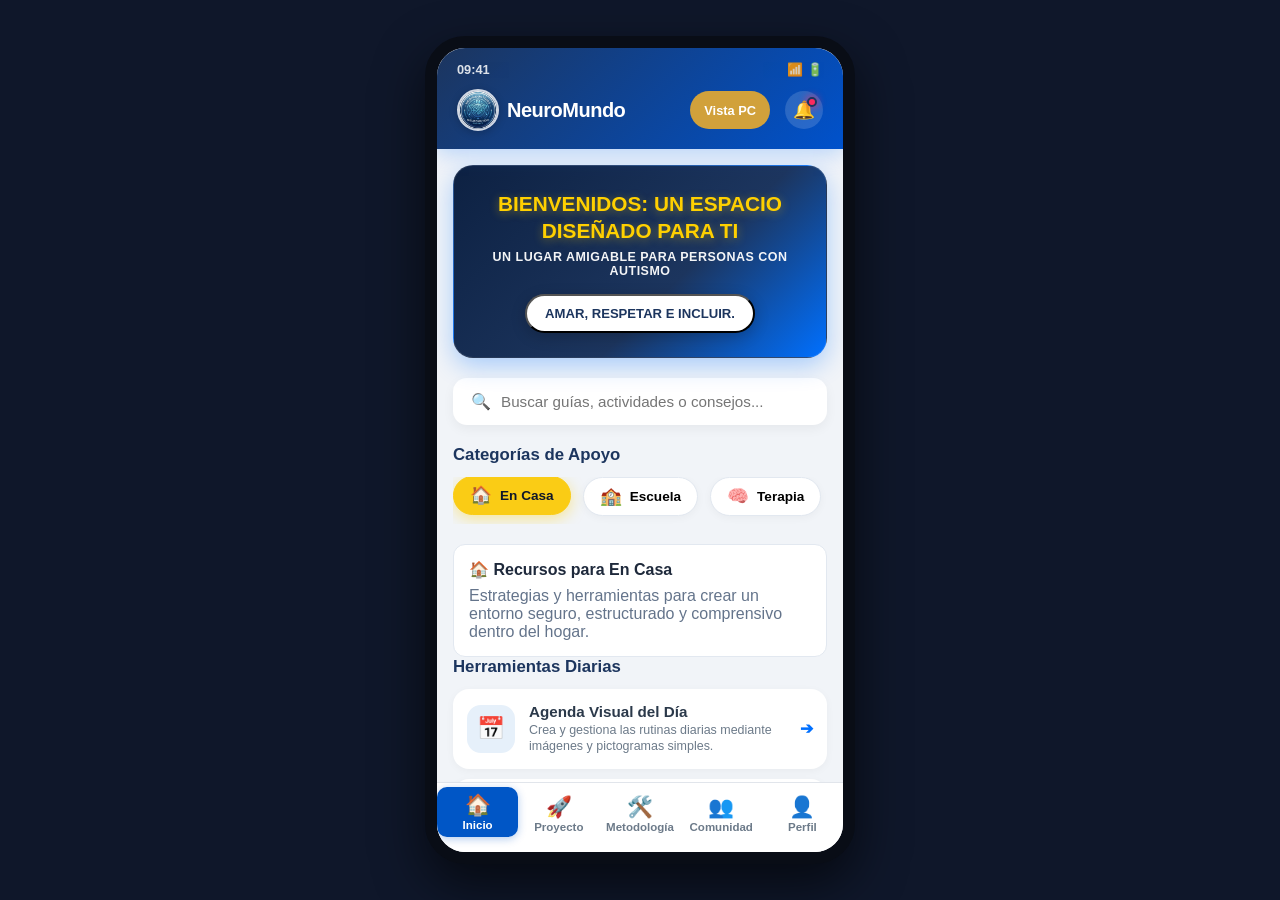
==== commit be8bf288: "saved" ====
--- a/index.html
+++ b/index.html
@@ -4,8 +4,9 @@
 <head>
     <meta charset="UTF-8">
     <meta name="viewport" content="width=device-width, initial-scale=1.0, maximum-scale=1.0, user-scalable=no">
-    <title>Espacio Amigable App</title>
+    <title>NeuroMundo App</title>
     <link rel="stylesheet" href="static/css/style.css">
+    <meta name="author" content="Neu Industries">
 </head>
 
 <body>
@@ -68,27 +69,33 @@
             </section>
 
             <!-- Categorías Rápidas (Formato Botones App) -->
-            <section class="categories-section">
-                <h3 class="block-title">Categorías de Apoyo</h3>
-                <div class="categories-scroll">
-                    <button class="category-item active">
-                        <span class="cat-icon">🏠</span>
-                        <span class="cat-name">En Casa</span>
-                    </button>
-                    <button class="category-item">
-                        <span class="cat-icon">🏫</span>
-                        <span class="cat-name">Escuela</span>
-                    </button>
-                    <button class="category-item">
-                        <span class="cat-icon">🧠</span>
-                        <span class="cat-name">Terapia</span>
-                    </button>
-                    <button class="category-item">
-                        <span class="cat-icon">🧘</span>
-                        <span class="cat-name">Auto-cuidado</span>
-                    </button>
-                </div>
-            </section>
+<section class="categories-section">
+    <h3 class="block-title">Categorías de Apoyo</h3>
+    <div class="categories-scroll">
+        <button class="category-item active" data-category="casa">
+            <span class="cat-icon">🏠</span>
+            <span class="cat-name">En Casa</span>
+        </button>
+        <button class="category-item" data-category="escuela">
+            <span class="cat-icon">🏫</span>
+            <span class="cat-name">Escuela</span>
+        </button>
+        <button class="category-item" data-category="terapia">
+            <span class="cat-icon">🧠</span>
+            <span class="cat-name">Terapia</span>
+        </button>
+        <button class="category-item" data-category="autocuidado">
+            <span class="cat-icon">🧘</span>
+            <span class="cat-name">Auto-cuidado</span>
+        </button>
+    </div>
+</section>
+
+<!-- Panel de información -->
+<div id="categoria-info" style="margin-top: 15px; padding: 15px; background: #ffffff; border-radius: 12px; border: 1px solid #e2e8f0;">
+    <h4 id="info-titulo" style="margin: 0 0 8px 0; color: #1e293b;">🏠 Recursos para En Casa</h4>
+    <p id="info-descripcion" style="margin: 0; color: #64748b;">Estrategias y herramientas para crear un entorno seguro, estructurado y comprensivo dentro del hogar.</p>
+</div>
 
             <!-- Sección de Herramientas Diarias -->
             <section class="tools-section">
--- a/static/css/style.css
+++ b/static/css/style.css
@@ -548,7 +548,7 @@
 
 
 /* ==========================================================================
-   PROYECTO: ESPACIO AMIGABLE / ACCESIBILIDAD COGNITIVA
+   PROYECTO NEUROMUNDO / ACCESIBILIDAD COGNITIVA
    PARTE 5: MÓDULOS DE AUTONOMÍA, REGULACIÓN Y RECURSOS
    ESTILO: MODO APP / VISTA MÓVIL
    ========================================================================== */
@@ -1736,6 +1736,168 @@
     background-color: #fef3c7;
     color: #92400e;
 }
+.settings-list-item.switch-account-item {
+    color: #2563eb; 
+    font-weight: 600;
+}
+
+.settings-list-item.switch-account-item .item-arrow {
+    color: #2563eb;
+}
+.login-body {
+    background-color: var(--bg-main, #f0f4f8);
+    display: flex;
+    justify-content: center;
+    align-items: center;
+    min-height: 100vh;
+    margin: 0;
+    font-family: system-ui, -apple-system, sans-serif;
+}
+
+.login-card {
+    background-color: var(--card-background, #ffffff);
+    width: 100%;
+    max-width: 380px;
+    padding: 30px 24px;
+    border-radius: 20px;
+    box-shadow: 0 4px 12px rgba(0, 0, 0, 0.08);
+    box-sizing: border-box;
+}
+
+.login-header {
+    text-align: center;
+    margin-bottom: 24px;
+}
+
+.login-header h2 {
+    color: var(--bg-dark-blue, #1e293b);
+    font-size: 1.4rem;
+    font-weight: 800;
+    margin: 0 0 6px 0;
+}
+
+.login-header p {
+    color: var(--text-muted, #64748b);
+    font-size: 0.85rem;
+    margin: 0;
+}
+
+/* FORMULARIO */
+.login-form {
+    width: 100%; /* NUEVO: Asegura que ocupe todo el ancho del contenedor */
+    display: flex;
+    flex-direction: column;
+    gap: 16px;
+}
+
+.form-group {
+    display: flex;
+    flex-direction: column;
+    gap: 6px;
+    text-align: left;
+}
+
+.form-group label {
+    font-size: 0.8rem;
+    font-weight: 700;
+    color: var(--bg-dark-blue, #334155);
+}
+
+
+.input-wrapper {
+    position: relative;
+    display: flex;
+    align-items: center;
+    width: 100%;
+}
+
+.form-group input {
+    width: 100%;
+    padding: 12px 40px 12px 12px; 
+    border-radius: 10px;
+    font-size: 0.9rem;
+    box-sizing: border-box;
+    outline: none;
+    transition: border-color 0.2s, box-shadow 0.2s;
+}
+
+.form-group input:focus {
+    border-color: #2563eb;
+    box-shadow: 0 0 0 3px rgba(37, 99, 235, 0.1); 
+}
+
+
+.toggle-btn {
+    position: absolute;
+    right: 10px;
+    background: none;
+    border: none;
+    cursor: pointer;
+    font-size: 1rem;
+    opacity: 0.6;
+    padding: 4px;
+    transition: opacity 0.2s;
+}
+
+.toggle-btn:hover {
+    opacity: 1;
+}
+
+
+.error-message {
+    background-color: #fef2f2;
+    color: #dc2626;
+    border: 1px solid #fecaca;
+    padding: 10px;
+    border-radius: 10px;
+    font-size: 0.8rem;
+    font-weight: 600;
+    text-align: center;
+    display: none; 
+}
+
+/* BOTONES */
+.btn-primary {
+    background-color: #2563eb;
+    color: #ffffff;
+    border: none;
+    padding: 12px;
+    border-radius: 10px;
+    font-weight: 700;
+    font-size: 0.95rem;
+    cursor: pointer;
+    margin-top: 8px;
+    transition: background-color 0.2s, transform 0.1s;
+}
+
+.btn-primary:hover {
+    background-color: #1d4ed8;
+}
+
+.btn-primary:active {
+    transform: scale(0.98); 
+}
+
+.login-footer {
+    text-align: center;
+    margin-top: 16px;
+    width: 100%;
+    border-top: 1px solid #f1f5f9; 
+    padding-top: 14px;
+}
+
+.btn-cancel {
+    color: var(--text-muted, #64748b);
+    font-size: 0.85rem;
+    text-decoration: none;
+    font-weight: 600;
+    transition: color 0.2s;
+}
+
+.btn-cancel:hover {
+    color: var(--bg-dark-blue, #1e293b);
+    text-decoration: underline;
+}
 
 /* ESPACIAMIENTO ENTRE SECCIONES */
 .section-spacer {
@@ -2216,4 +2378,127 @@
     color: #D1A13B;
     font-weight: bolder;
     transform: scale(1.05);
+}
+
+.category-item {
+  background-color: #ffffff;
+  border: 1px solid #e2e8f0;
+  border-radius: 20px;
+  padding: 8px 16px;
+  cursor: pointer;
+  transition: background-color 0.3s ease;
+}
+
+.category-item.active {
+  background-color: #facc15;
+  border-color: #facc15;
+}
+
+
+.hidden {
+  display: none !important;
+}
+
+.chat-modal {
+  position: fixed;
+  bottom: 20px;
+  right: 20px;
+  width: 350px;
+  max-width: 90vw;
+  height: 450px;
+  background-color: #ffffff;
+  border-radius: 16px;
+  box-shadow: 0 10px 25px rgba(0, 0, 0, 0.2);
+  display: flex;
+  flex-direction: column;
+  z-index: 1000;
+  overflow: hidden;
+  border: 1px solid #e2e8f0;
+}
+
+.chat-header {
+  background-color: #1e293b;
+  color: #ffffff;
+  padding: 12px 16px;
+  font-weight: bold;
+  display: flex;
+  justify-content: space-between;
+  align-items: center;
+}
+
+.btn-cerrar {
+  background: none;
+  border: none;
+  color: #ffffff;
+  font-size: 1.5rem;
+  cursor: pointer;
+}
+
+.chat-messages {
+  flex: 1;
+  padding: 12px;
+  overflow-y: auto;
+  display: flex;
+  flex-direction: column;
+  gap: 10px;
+  background-color: #f8fafc;
+}
+
+.message {
+  padding: 8px 12px;
+  border-radius: 12px;
+  font-size: 0.9rem;
+  max-width: 80%;
+}
+
+.message.ia {
+  background-color: #e0f2fe;
+  color: #0369a1;
+  align-self: flex-start;
+}
+
+.message.user {
+  background-color: #facc15;
+  color: #1e293b;
+  align-self: flex-end;
+}
+
+.chat-input-container {
+  display: flex;
+  padding: 10px;
+  background: #ffffff;
+  border-top: 1px solid #e2e8f0;
+}
+
+.chat-input-container input {
+  flex: 1;
+  padding: 8px 12px;
+  border: 1px solid #cbd5e1;
+  border-radius: 8px;
+  outline: none;
+}
+
+.chat-input-container button {
+  margin-left: 8px;
+  padding: 8px 14px;
+  background-color: #1e293b;
+  color: #ffffff;
+  border: none;
+  border-radius: 8px;
+  cursor: pointer;
+}
+
+
+.category-item {
+  background-color: #ffffff;
+  border: 1px solid #e2e8f0;
+  border-radius: 20px;
+  padding: 8px 16px;
+  cursor: pointer;
+  transition: all 0.3s ease;
+}
+
+.category-item.active {
+  background-color: #facc15;
+  border-color: #facc15;
 }
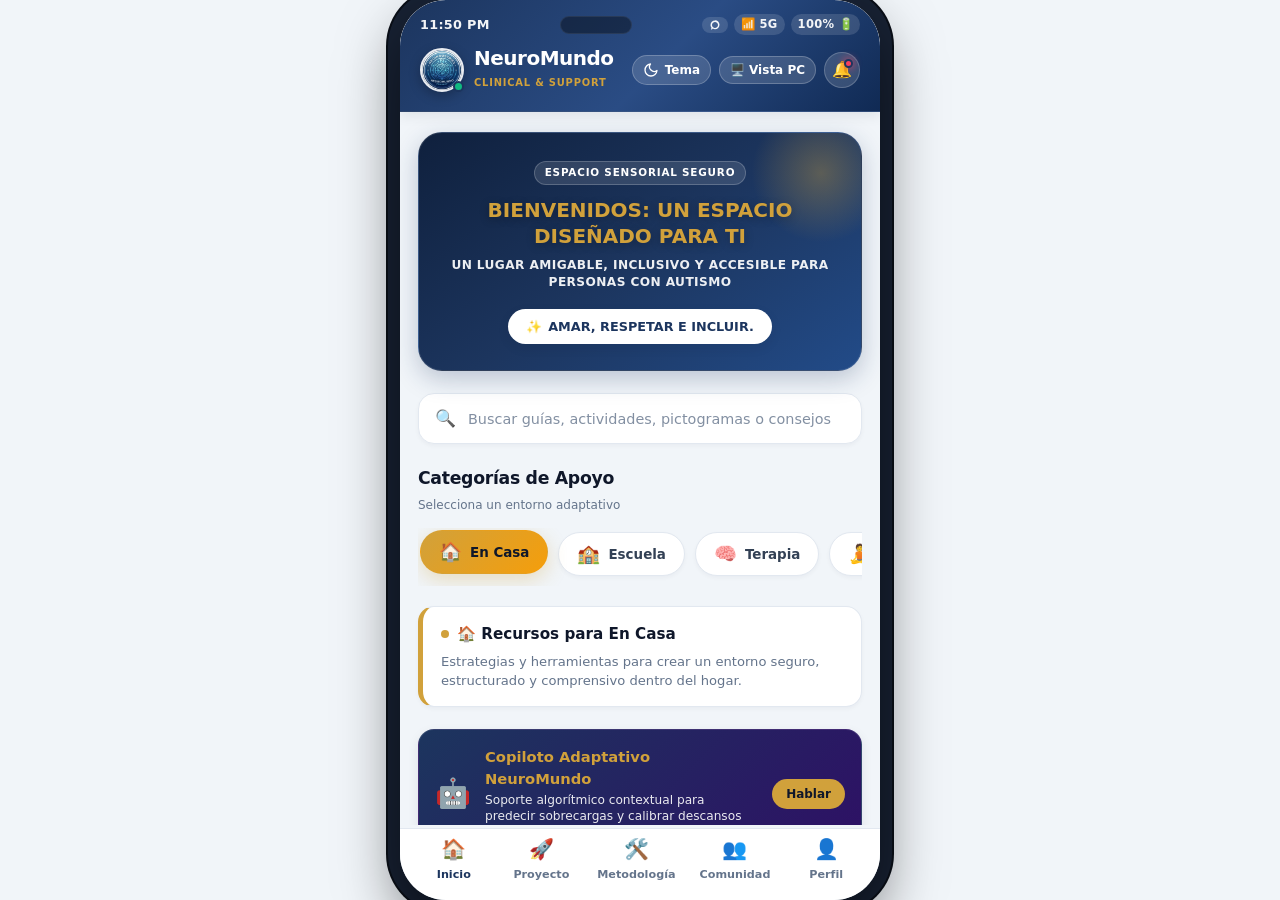
==== commit 2ddab0ac: "saved" ====
--- a/index.html
+++ b/index.html
@@ -1,44 +1,108 @@
 <!DOCTYPE html>
-<html lang="es">
+<html lang="es" class="hydrated">
 
 <head>
     <meta charset="UTF-8">
-    <meta name="viewport" content="width=device-width, initial-scale=1.0, maximum-scale=1.0, user-scalable=no">
-    <title>NeuroMundo App</title>
+    <meta name="viewport" content="width=device-width, initial-scale=1.0, maximum-scale=1.0, user-scalable=no, viewport-fit=cover">
+    <title>NeuroMundo | Ecosistema de Apoyo & Accesibilidad Cognitiva</title>
+    
+    <!-- Meta tags SEO y PWA -->
+    <meta name="description" content="Plataforma interactiva de accesibilidad cognitiva, regulación sensorial y acompañamiento para personas en el espectro autista y sus redes de apoyo.">
+    <meta name="author" content="Neu Industries">
+    <meta name="theme-color" content="#1c355e">
+    <meta name="apple-mobile-web-app-capable" content="yes">
+    <meta name="apple-mobile-web-app-status-bar-style" content="black-translucent">
+
+    <!-- Tipografía Google Fonts -->
+    <link rel="preconnect" href="https://fonts.googleapis.com">
+    <link rel="preconnect" href="https://fonts.gstatic.com" crossorigin>
+    <link href="https://fonts.googleapis.com/css2?family=Plus+Jakarta+Sans:ital,wght@0,300;0,400;0,500;0,600;0,700;0,800;1,400;1,600&display=swap" rel="stylesheet">
+
+    <!-- Hoja de Estilos Principal -->
     <link rel="stylesheet" href="static/css/style.css">
-    <meta name="author" content="Neu Industries">
 </head>
 
 <body>
 
-    <!-- Contenedor del dispositivo móvil (Simulador/Shell) -->
-    <div class="app-container">
-
-        <!-- Barra de Estado / Notificaciones de la App -->
+    <!-- Simulador de Hardware / Carcasa de Dispositivo -->
+    <div class="app-container" id="app-viewport">
+
+        <!-- Barra de Estado Dinámica (Status Bar) -->
         <header class="app-header">
             <div class="header-top">
-                <span class="app-time">09:41</span>
-                <div class="app-icons">📶 🔋</div>
+                <span class="app-time" id="live-clock">09:41</span>
+                <div class="dynamic-island-indicator" aria-hidden="true"></div>
+                <div class="app-icons" aria-label="Estado de red y batería">
+                    <span class="status-chip signal-chip">
+                        <svg class="h-icon" viewBox="0 0 24 24" fill="currentColor"><path d="M12 3c-4.97 0-9 4.03-9 9 0 2.12.74 4.07 1.97 5.61L4.35 19.4c-.39.39-.39 1.02 0 1.41.39.39 1.02.39 1.41 0l1.9-1.9C9.32 19.98 10.63 20.5 12 20.5c4.97 0 9-4.03 9-9s-4.03-9-9-9zm0 15c-3.31 0-6-2.69-6-6s2.69-6 6-6 6 2.69 6 6-2.69 6-6 6z"/></svg>
+                    </span>
+                    <span class="status-chip">📶 5G</span>
+                    <span class="status-chip">100% 🔋</span>
+                </div>
             </div>
+
+            <!-- Cabecera de Marca y Controles de Vista/Tema -->
             <div class="header-main">
                 <div class="app-brand">
-                    <img src="static/images/image_4223f367.png" alt="Logo NeuroMundo" class="logo-app">
-                    <h1>NeuroMundo</h1>
-                </div>
+                    <div class="logo-wrapper">
+                        <img src="static/images/image_4223f367.png" alt="Logo Oficial NeuroMundo" class="logo-app" loading="eager">
+                        <span class="online-pulse-dot" title="Ecosistema Activo"></span>
+                    </div>
+                    <div class="brand-text">
+                        <h1>NeuroMundo</h1>
+                        <span class="brand-badge">CLINICAL & SUPPORT</span>
+                    </div>
+                </div>
+
                 <div class="app-right-brand">
-                    <button class="view-toggle-btn" id="view-toggle" onclick="toggleViewMode()">
-                        Vista PC
-                    </button>
+                    <!-- Conmutador de Modo Oscuro/Claro -->
+                    <button class="theme-toggle-animated" id="theme-toggle" onclick="toggleTheme()" aria-label="Cambiar tema visual" title="Cambiar tema">
+                        <div class="icon-container">
+                            <svg class="sun-icon" xmlns="http://www.w3.org/2000/svg" viewBox="0 0 24 24" fill="none" stroke="currentColor" stroke-width="2" stroke-linecap="round" stroke-linejoin="round">
+                                <circle cx="12" cy="12" r="5"></circle>
+                                <line x1="12" y1="1" x2="12" y2="3"></line>
+                                <line x1="12" y1="21" x2="12" y2="23"></line>
+                                <line x1="4.22" y1="4.22" x2="5.64" y2="5.64"></line>
+                                <line x1="18.36" y1="18.36" x2="19.78" y2="19.78"></line>
+                                <line x1="1" y1="12" x2="3" y2="12"></line>
+                                <line x1="21" y1="12" x2="23" y2="12"></line>
+                                <line x1="4.22" y1="19.78" x2="5.64" y2="18.36"></line>
+                                <line x1="18.36" y1="5.64" x2="19.78" y2="4.22"></line>
+                            </svg>
+                            <svg class="moon-icon" xmlns="http://www.w3.org/2000/svg" viewBox="0 0 24 24" fill="none" stroke="currentColor" stroke-width="2" stroke-linecap="round" stroke-linejoin="round">
+                                <path d="M21 12.79A9 9 0 1 1 11.21 3 7 7 0 0 0 21 12.79z"></path>
+                            </svg>
+                        </div>
+                        <span id="theme-text" class="btn-caption">Tema</span>
+                    </button>
+
+                    <!-- Conmutador Modo PC / Tablet -->
+                    <button class="view-toggle-btn" id="view-toggle" onclick="toggleViewMode()" aria-label="Cambiar a vista de escritorio" title="Alternar Layout">
+                        <span class="view-icon">🖥️</span>
+                        <span class="btn-caption">Vista PC</span>
+                    </button>
+
+                    <!-- Menú Desplegable Accesible de Notificaciones -->
                     <div class="user-menu">
-                        <!-- Checkbox oculto que guarda el estado (abierto/cerrado) -->
-                        <input type="checkbox" id="notif-check" class="notif-checkbox">
-                        <!-- El botón ahora es una etiqueta <label> que activa el checkbox al dar clic -->
-                        <label for="notif-check" class="notification-btn" aria-label="Notificaciones">
-                            🔔 <span class="badge"></span>
+                        <input type="checkbox" id="notif-check" class="notif-checkbox" aria-label="Desplegar notificaciones">
+                        <label for="notif-check" class="notification-btn" aria-label="Abrir centro de notificaciones" tabindex="0">
+                            <span class="bell-icon">🔔</span>
+                            <span class="badge" aria-label="Nueva notificación activa"></span>
                         </label>
-                        <div class="user-menu-dropdown">
-                            <div class="menu-item">
-                                <span>Sin notificaciones pendientes</span>
+                        <div class="user-menu-dropdown" role="region" aria-label="Panel de avisos">
+                            <div class="dropdown-header">
+                                <h5>Centro de Notificaciones</h5>
+                                <span class="notif-count">1 nueva</span>
+                            </div>
+                            <div class="menu-item unread">
+                                <span class="notif-icon">🌟</span>
+                                <div class="notif-text">
+                                    <strong>Nueva rutina visual agregada</strong>
+                                    <p>Técnicas de relajación táctil añadidas a Terapia.</p>
+                                </div>
+                            </div>
+                            <div class="menu-item-footer">
+                                <button class="btn-link">Marcar todas como leídas</button>
                             </div>
                         </div>
                     </div>
@@ -46,105 +110,141 @@
             </div>
         </header>
 
-        <!-- Contenido de la Aplicación (Scollable) -->
-        <main class="app-content">
-
-            <!-- Sección de Bienvenida Basada en la Imagen -->
-            <section class="welcome-card">
+        <!-- Contenedor Principal Scrolleable -->
+        <main class="app-content" id="main-content">
+
+            <!-- Hero Banner: Tarjeta de Bienvenida con Microinteracción -->
+            <section class="welcome-card" aria-labelledby="hero-title">
+                <div class="welcome-background-glow"></div>
                 <div class="welcome-overlay">
-                    <h2 class="welcome-title">BIENVENIDOS: UN ESPACIO DISEÑADO PARA TI</h2>
-                    <p class="welcome-subtitle">UN LUGAR AMIGABLE PARA PERSONAS CON AUTISMO</p>
-                    <button class="speech-bubble">
-                        <p>AMAR, RESPETAR E INCLUIR.</p>
-                    </button>
-                </div>
-            </section>
-
-            <!-- Buscador Global de la App -->
-            <section class="search-section">
+                    <span class="welcome-pill">ESPACIO SENSORIAL SEGURO</span>
+                    <h2 class="welcome-title" id="hero-title">BIENVENIDOS: UN ESPACIO DISEÑADO PARA TI</h2>
+                    <p class="welcome-subtitle">UN LUGAR AMIGABLE, INCLUSIVO Y ACCESIBLE PARA PERSONAS CON AUTISMO</p>
+                    <div class="speech-bubble-container">
+                        <button class="speech-bubble" type="button" aria-label="Lema de NeuroMundo">
+                            <span class="bubble-sparkle">✨</span>
+                            <p>AMAR, RESPETAR E INCLUIR.</p>
+                        </button>
+                    </div>
+                </div>
+            </section>
+
+            <!-- Barra de Búsqueda Global -->
+            <section class="search-section" role="search">
                 <div class="search-box">
-                    <span class="search-icon">🔍</span>
-                    <input type="text" placeholder="Buscar guías, actividades o consejos...">
-                </div>
-            </section>
-
-            <!-- Categorías Rápidas (Formato Botones App) -->
-<section class="categories-section">
-    <h3 class="block-title">Categorías de Apoyo</h3>
-    <div class="categories-scroll">
-        <button class="category-item active" data-category="casa">
-            <span class="cat-icon">🏠</span>
-            <span class="cat-name">En Casa</span>
-        </button>
-        <button class="category-item" data-category="escuela">
-            <span class="cat-icon">🏫</span>
-            <span class="cat-name">Escuela</span>
-        </button>
-        <button class="category-item" data-category="terapia">
-            <span class="cat-icon">🧠</span>
-            <span class="cat-name">Terapia</span>
-        </button>
-        <button class="category-item" data-category="autocuidado">
-            <span class="cat-icon">🧘</span>
-            <span class="cat-name">Auto-cuidado</span>
-        </button>
-    </div>
-</section>
-
-<!-- Panel de información -->
-<div id="categoria-info" style="margin-top: 15px; padding: 15px; background: #ffffff; border-radius: 12px; border: 1px solid #e2e8f0;">
-    <h4 id="info-titulo" style="margin: 0 0 8px 0; color: #1e293b;">🏠 Recursos para En Casa</h4>
-    <p id="info-descripcion" style="margin: 0; color: #64748b;">Estrategias y herramientas para crear un entorno seguro, estructurado y comprensivo dentro del hogar.</p>
-</div>
-
-            <!-- Sección de Herramientas Diarias -->
-            <section class="tools-section">
-                <h3 class="block-title">Herramientas Diarias</h3>
+                    <span class="search-icon" aria-hidden="true">🔍</span>
+                    <input type="search" id="global-search" placeholder="Buscar guías, actividades, pictogramas o consejos..." autocomplete="off" spellcheck="false">
+                    <button class="search-clear-btn" aria-label="Limpiar búsqueda" style="display: none;">✕</button>
+                </div>
+            </section>
+
+            <!-- Categorías Rápidas de Navegación -->
+            <section class="categories-section" aria-labelledby="cat-title">
+                <div class="section-title-wrap">
+                    <h3 class="block-title" id="cat-title">Categorías de Apoyo</h3>
+                    <span class="section-subtext">Selecciona un entorno adaptativo</span>
+                </div>
+                <div class="categories-scroll" role="tablist">
+                    <button class="category-item active" data-category="casa" role="tab" aria-selected="true">
+                        <span class="cat-icon" aria-hidden="true">🏠</span>
+                        <span class="cat-name">En Casa</span>
+                    </button>
+                    <button class="category-item" data-category="escuela" role="tab" aria-selected="false">
+                        <span class="cat-icon" aria-hidden="true">🏫</span>
+                        <span class="cat-name">Escuela</span>
+                    </button>
+                    <button class="category-item" data-category="terapia" role="tab" aria-selected="false">
+                        <span class="cat-icon" aria-hidden="true">🧠</span>
+                        <span class="cat-name">Terapia</span>
+                    </button>
+                    <button class="category-item" data-category="autocuidado" role="tab" aria-selected="false">
+                        <span class="cat-icon" aria-hidden="true">🧘</span>
+                        <span class="cat-name">Auto-cuidado</span>
+                    </button>
+                </div>
+            </section>
+
+            <!-- Panel de Información Reactivo de la Categoría Activa -->
+            <aside id="categoria-info" class="category-info-panel" role="region" aria-live="polite">
+                <div class="info-content-wrapper">
+                    <div class="info-header">
+                        <span class="info-pulse"></span>
+                        <h4 id="info-titulo">🏠 Recursos para En Casa</h4>
+                    </div>
+                    <p id="info-descripcion">Estrategias y herramientas para crear un entorno seguro, estructurado y comprensivo dentro del hogar.</p>
+                </div>
+            </aside>
+
+            <!-- Copiloto NeuroAsistente IA -->
+            <section class="copiloto-box" role="complementary">
+                <div class="copiloto-icon">🤖</div>
+                <div class="copiloto-text">
+                    <h4>Copiloto Adaptativo NeuroMundo</h4>
+                    <p>Soporte algorítmico contextual para predecir sobrecargas y calibrar descansos visuales.</p>
+                </div>
+                <button class="btn-ia-action" onclick="abrirChatBot()" aria-label="Consultar asistente IA">Hablar</button>
+            </section>
+
+            <!-- Herramientas Diarias de Autonomía -->
+            <section class="tools-section" aria-labelledby="tools-title">
+                <div class="section-title-wrap">
+                    <h3 class="block-title" id="tools-title">Herramientas Diarias</h3>
+                    <span class="section-badge-counter">3 activas</span>
+                </div>
 
                 <!-- Tarjeta 1: Pictogramas -->
-                <div class="tool-card">
-                    <div class="tool-icon bg-blue">📅</div>
+                <div class="tool-card" tabindex="0" role="button" aria-label="Abrir Agenda Visual del Día">
+                    <div class="tool-icon bg-blue" aria-hidden="true">📅</div>
                     <div class="tool-info">
                         <h4>Agenda Visual del Día</h4>
-                        <p>Crea y gestiona las rutinas diarias mediante imágenes y pictogramas simples.</p>
-                    </div>
-                    <span class="arrow-right">➔</span>
+                        <p>Crea y gestiona las rutinas diarias mediante imágenes y pictogramas secuenciales simples.</p>
+                    </div>
+                    <div class="arrow-container">
+                        <span class="arrow-right">➔</span>
+                    </div>
                 </div>
 
                 <!-- Tarjeta 2: Semáforo Sensorial -->
-                <div class="tool-card">
-                    <div class="tool-icon bg-yellow">🚦</div>
+                <div class="tool-card" tabindex="0" role="button" aria-label="Abrir Semáforo de Alerta Sensorial">
+                    <div class="tool-icon bg-yellow" aria-hidden="true">🚦</div>
                     <div class="tool-info">
                         <h4>Semáforo de Alerta Sensorial</h4>
-                        <p>Monitorea y registra los niveles de estrés o sobrecarga del niño en tiempo real.</p>
-                    </div>
-                    <span class="arrow-right">➔</span>
+                        <p>Monitorea y registra los niveles de estrés o sobrecarga del entorno en tiempo real.</p>
+                    </div>
+                    <div class="arrow-container">
+                        <span class="arrow-right">➔</span>
+                    </div>
                 </div>
 
                 <!-- Tarjeta 3: Temporizador -->
-                <div class="tool-card">
-                    <div class="tool-icon bg-green">⏳</div>
+                <div class="tool-card" tabindex="0" role="button" aria-label="Abrir Temporizador de Transición">
+                    <div class="tool-icon bg-green" aria-hidden="true">⏳</div>
                     <div class="tool-info">
                         <h4>Temporizador de Transición</h4>
-                        <p>Ayuda a tu hijo a cambiar de una actividad a otra sin generar ansiedad.</p>
-                    </div>
-                    <span class="arrow-right">➔</span>
-                </div>
-            </section>
-
-            <!-- Sección de Artículos Recomendados (Feed) -->
-            <section class="articles-section">
+                        <p>Facilita la transición entre actividades de alta y baja energía sin detonar ansiedad.</p>
+                    </div>
+                    <div class="arrow-container">
+                        <span class="arrow-right">➔</span>
+                    </div>
+                </div>
+            </section>
+
+            <!-- Feed de Artículos y Evidencia Clínica -->
+            <section class="articles-section" aria-labelledby="articles-title">
                 <div class="section-header-flex">
-                    <h3 class="block-title">Lecturas Recomendadas</h3>
-                    <a href="#" class="see-all">Ver todo</a>
+                    <h3 class="block-title" id="articles-title">Lecturas Recomendadas</h3>
+                    <a href="static/pages/comunidad.html" class="see-all" aria-label="Ver todas las lecturas">Ver todo &rarr;</a>
                 </div>
 
                 <!-- Artículo 1 -->
-                <article class="feed-card">
-                    <div class="feed-tag tag-crisis">Crisis</div>
+                <article class="feed-card" tabindex="0">
+                    <div class="feed-header-row">
+                        <span class="feed-tag tag-crisis">Crisis</span>
+                        <span class="read-time">Lectura: 4 min</span>
+                    </div>
                     <div class="feed-body">
                         <h4>Cómo gestionar una crisis sensorial en espacios públicos</h4>
-                        <p>Una guía paso a paso con técnicas de desescalada amigables y respetuosas.</p>
+                        <p>Una guía clínica paso a paso con técnicas de desescalada amigables, seguras y respetuosas.</p>
                         <div class="feed-footer">
                             <span class="author">Por Dra. Elena Ramos</span>
                             <span class="time">Hace 2 horas</span>
@@ -153,11 +253,14 @@
                 </article>
 
                 <!-- Artículo 2 -->
-                <article class="feed-card">
-                    <div class="feed-tag tag-juego">Juego</div>
+                <article class="feed-card" tabindex="0">
+                    <div class="feed-header-row">
+                        <span class="feed-tag tag-juego">Juego</span>
+                        <span class="read-time">Lectura: 6 min</span>
+                    </div>
                     <div class="feed-body">
                         <h4>5 Juegos de estimulación propioceptiva en casa</h4>
-                        <p>Actividades divertidas que ayudan a regular el sistema nervioso a través del movimiento.</p>
+                        <p>Actividades motoras que ayudan a autorregular el sistema nervioso central a través del movimiento guiado.</p>
                         <div class="feed-footer">
                             <span class="author">Por T.O. Marcos Díaz</span>
                             <span class="time">Ayer</span>
@@ -166,59 +269,129 @@
                 </article>
 
                 <!-- Artículo 3 -->
-                <article class="feed-card">
-                    <div class="feed-tag tag-comunidad">Historias</div>
+                <article class="feed-card" tabindex="0">
+                    <div class="feed-header-row">
+                        <span class="feed-tag tag-comunidad">Historias</span>
+                        <span class="read-time">Lectura: 3 min</span>
+                    </div>
                     <div class="feed-body">
                         <h4>El camino hacia la inclusión escolar: Experiencias reales</h4>
-                        <p>Madres y padres comparten los desafíos y victorias en el sistema educativo tradicional.</p>
+                        <p>Familias y educadores comparten los desafíos y victorias en el sistema educativo contemporáneo.</p>
                         <div class="feed-footer">
-                            <span class="author">Comunidad de Padres</span>
+                            <span class="author">Comunidad NeuroMundo</span>
                             <span class="time">Hace 3 días</span>
                         </div>
                     </div>
                 </article>
             </section>
 
-            <!-- Sección de Comunidad y Soporte Emocional -->
-            <section class="community-banner">
+            <!-- Banner de Círculo Comunitario -->
+            <section class="community-banner" role="region">
                 <div class="community-content">
-                    <h4>¿Necesitas hablar con alguien?</h4>
-                    <p>Únete a nuestros círculos de apoyo virtuales liderados por psicólogos especialistas.</p>
-                    <button class="community-btn">Entrar al Chat Grupal</button>
-                </div>
-            </section>
-
-            <!-- Espacio final para que el scroll no tape el menú inferior -->
-            <div class="scroll-spacing"></div>
+                    <div class="community-badge-glow">💬 SOPORTE EN VIVO</div>
+                    <h4>¿Necesitas orientación profesional inmediata?</h4>
+                    <p>Únete a nuestros círculos virtuales moderados por terapeutas ocupacionales y psicólogos clínicos.</p>
+                    <button class="community-btn" type="button" onclick="window.location.href='static/pages/comunidad.html'">Entrar al Chat Grupal Seguro</button>
+                </div>
+            </section>
+
+            <!-- Espaciador de fin de scroll para no solapar Bottom Nav -->
+            <div class="scroll-spacing" aria-hidden="true"></div>
 
         </main>
 
-        <!-- Barra de Navegación Inferior Fija (Bottom Nav Bar) -->
-        <nav class="app-nav">
-            <a href="index.html" class="nav-item active">
-                <span class="nav-icon">🏠</span>
+        <!-- Barra de Navegación Inferior Móvil Fija -->
+        <nav class="app-nav" aria-label="Menú principal de navegación">
+            <a href="index.html" class="nav-item active" aria-current="page">
+                <div class="nav-icon-wrapper"><span class="nav-icon">🏠</span></div>
                 <span class="nav-label">Inicio</span>
             </a>
             <a href="static/pages/proyecto.html" class="nav-item">
-                <span class="nav-icon">🚀</span>
+                <div class="nav-icon-wrapper"><span class="nav-icon">🚀</span></div>
                 <span class="nav-label">Proyecto</span>
             </a>
             <a href="static/pages/metodologia.html" class="nav-item">
-                <span class="nav-icon">🛠️</span>
+                <div class="nav-icon-wrapper"><span class="nav-icon">🛠️</span></div>
                 <span class="nav-label">Metodología</span>
             </a>
             <a href="static/pages/comunidad.html" class="nav-item">
-                <span class="nav-icon">👥</span>
+                <div class="nav-icon-wrapper"><span class="nav-icon">👥</span></div>
                 <span class="nav-label">Comunidad</span>
             </a>
             <a href="static/pages/usuario.html" class="nav-item">
-                <span class="nav-icon">👤</span>
+                <div class="nav-icon-wrapper"><span class="nav-icon">👤</span></div>
                 <span class="nav-label">Perfil</span>
             </a>
         </nav>
 
+        <!-- Ventana Modal de Chat NeuroAsistente IA -->
+        <div class="chat-modal hidden" id="chatModal" role="dialog" aria-labelledby="chatHeaderTitle" aria-modal="true">
+            <header class="chat-header">
+                <div class="chat-title-group">
+                    <span class="bot-avatar">🤖</span>
+                    <span id="chatHeaderTitle">Asistente NeuroMundo</span>
+                </div>
+                <button class="btn-cerrar" onclick="cerrarChatBot()" aria-label="Cerrar Asistente">&times;</button>
+            </header>
+            <div class="chat-messages" id="chatMessages">
+                <div class="message ia">
+                    ¡Hola! Soy tu asistente de autorregulación. ¿En qué puedo ayudarte a estructurar hoy?
+                </div>
+            </div>
+            <form class="chat-input-container" onsubmit="event.preventDefault(); enviarMensajeChat();">
+                <input type="text" id="chatInput" placeholder="Escribe tu consulta..." aria-label="Escribe tu mensaje">
+                <button type="submit" aria-label="Enviar mensaje">➤</button>
+            </form>
+        </div>
+
     </div>
+
+    <!-- Script de Inicialización y Lógica -->
     <script src="static/js/script.js"></script>
+    <script>
+        // Actualización dinámica del reloj
+        function updateClock() {
+            const clockEl = document.getElementById('live-clock');
+            if (clockEl) {
+                const now = new Date();
+                clockEl.textContent = now.toLocaleTimeString([], { hour: '2-digit', minute: '2-digit' });
+            }
+        }
+        setInterval(updateClock, 1000);
+        updateClock();
+
+        function abrirChatBot() {
+            const modal = document.getElementById('chatModal');
+            if (modal) modal.classList.remove('hidden');
+        }
+        function cerrarChatBot() {
+            const modal = document.getElementById('chatModal');
+            if (modal) modal.classList.add('hidden');
+        }
+        function enviarMensajeChat() {
+            const input = document.getElementById('chatInput');
+            const container = document.getElementById('chatMessages');
+            if (!input || !input.value.trim() || !container) return;
+
+            const userMsg = document.createElement('div');
+            userMsg.className = 'message user';
+            userMsg.textContent = input.value;
+            container.appendChild(userMsg);
+
+            const promptText = input.value;
+            input.value = '';
+            container.scrollTop = container.scrollHeight;
+
+            // Respuesta automática simulada
+            setTimeout(() => {
+                const iaMsg = document.createElement('div');
+                iaMsg.className = 'message ia';
+                iaMsg.textContent = 'He procesado tu consulta. Te sugiero activar el Temporizador de Transición o revisar las pautas del entorno "En Casa".';
+                container.appendChild(iaMsg);
+                container.scrollTop = container.scrollHeight;
+            }, 600);
+        }
+    </script>
 </body>
 
 </html>
--- a/static/css/style.css
+++ b/static/css/style.css
@@ -1,260 +1,649 @@
-/* Paleta de Colores Extraída de la Imagen */
+/* ==========================================================================
+   NEUROMUNDO DESIGN SYSTEM & ENTERPRISE CSS ARCHITECTURE
+   Version: 4.0 Pro
+   Audience: Neurodiversity, Autism spectrum support & Clinical ergonomics
+   ========================================================================== */
+
+/* --------------------------------------------------------------------------
+   1. VARIABLES, TOKENS DE DISEÑO & TEMAS (LIGHT / DARK)
+   -------------------------------------------------------------------------- */
 :root {
-    --bg-dark-blue: #1c355e;
-    --bg-strip-gray: #7d91a9;
-    --accent-yellow: #d1a13b;
-    --app-background: #f1f4f8;
-    --card-background: #ffffff;
-    --text-main: #2b394a;
-    --text-muted: #6c7a89;
-    --success-green: #4caf50;
-}
-
-/* Configuraciones de Reseteo Móvil */
-* {
+    /* Identidad Cromática Principal */
+    --brand-primary: #1c355e;
+    --brand-primary-light: #2a4c84;
+    --brand-primary-dark: #0f1f38;
+    --brand-secondary: #4a6572;
+    --brand-accent: #d1a13b;
+    --brand-accent-vibrant: #f59e0b;
+    --brand-accent-glow: rgba(245, 158, 11, 0.35);
+
+    /* Tonos Clínicos / Calma Sensorial */
+    --sensory-blue: #0284c7;
+    --sensory-blue-subtle: #e0f2fe;
+    --sensory-green: #10b981;
+    --sensory-green-subtle: #d1fae5;
+    --sensory-amber: #f59e0b;
+    --sensory-amber-subtle: #fef3c7;
+    --sensory-rose: #f43f5e;
+    --sensory-rose-subtle: #ffe4e6;
+    --sensory-purple: #8b5cf6;
+    --sensory-purple-subtle: #ede9fe;
+
+    /* Superficies y Fondos (Modo Claro) */
+    --app-bg: #f3f6fa;
+    --device-shell-bg: #0f172a;
+    --card-bg: #ffffff;
+    --card-bg-elevated: #ffffff;
+    --card-hover-bg: #f8fafc;
+    --surface-glass: rgba(255, 255, 255, 0.85);
+    --surface-glass-border: rgba(255, 255, 255, 0.4);
+
+    /* Tipografía y Textos */
+    --font-primary: 'Plus Jakarta Sans', system-ui, -apple-system, BlinkMacSystemFont, "Segoe UI", Roboto, sans-serif;
+    --text-heading: #0f172a;
+    --text-body: #334155;
+    --text-muted: #64748b;
+    --text-on-dark: #ffffff;
+    --text-on-accent: #0f172a;
+
+    /* Bordes y Separadores */
+    --border-subtle: #e2e8f0;
+    --border-strong: #cbd5e1;
+    --border-radius-xs: 6px;
+    --border-radius-sm: 10px;
+    --border-radius-md: 16px;
+    --border-radius-lg: 24px;
+    --border-radius-xl: 32px;
+    --border-radius-pill: 9999px;
+
+    /* Sombras y Elevaciones */
+    --shadow-sm: 0 1px 3px rgba(15, 23, 42, 0.05), 0 1px 2px rgba(15, 23, 42, 0.03);
+    --shadow-md: 0 4px 14px rgba(15, 23, 42, 0.06), 0 2px 6px rgba(15, 23, 42, 0.04);
+    --shadow-lg: 0 10px 25px -3px rgba(15, 23, 42, 0.08), 0 4px 10px -2px rgba(15, 23, 42, 0.04);
+    --shadow-xl: 0 20px 40px -4px rgba(15, 23, 42, 0.12);
+    --shadow-primary-glow: 0 8px 24px rgba(28, 53, 94, 0.25);
+    --shadow-accent-glow: 0 6px 20px rgba(209, 161, 59, 0.3);
+
+    /* Transiciones fluidas */
+    --ease-out-smooth: cubic-bezier(0.16, 1, 0.3, 1);
+    --ease-elastic: cubic-bezier(0.34, 1.56, 0.64, 1);
+    --transition-fast: 0.15s ease;
+    --transition-base: 0.25s var(--ease-out-smooth);
+    --transition-slow: 0.4s var(--ease-out-smooth);
+
+    /* Gradientes Corporativos */
+    --gradient-brand: linear-gradient(135deg, #1c355e 0%, #2a4c84 55%, #102a54 100%);
+    --gradient-hero: linear-gradient(145deg, #0f203d 0%, #1c355e 50%, #224b88 100%);
+    --gradient-accent: linear-gradient(135deg, #d1a13b 0%, #f59e0b 100%);
+    --gradient-banner: linear-gradient(135deg, #1e293b 0%, #334155 100%);
+}
+
+/* --------------------------------------------------------------------------
+   MODO OSCURO / HIGH SENSORY COMFORT
+   -------------------------------------------------------------------------- */
+body.dark-theme {
+    --app-bg: #090e17;
+    --device-shell-bg: #020617;
+    --card-bg: #131c2e;
+    --card-bg-elevated: #1a263c;
+    --card-hover-bg: #1e2d47;
+    --surface-glass: rgba(19, 28, 46, 0.88);
+    --surface-glass-border: rgba(255, 255, 255, 0.08);
+
+    --text-heading: #f8fafc;
+    --text-body: #cbd5e1;
+    --text-muted: #94a3b8;
+
+    --border-subtle: #1e293b;
+    --border-strong: #334155;
+
+    --shadow-sm: 0 2px 4px rgba(0, 0, 0, 0.3);
+    --shadow-md: 0 6px 18px rgba(0, 0, 0, 0.4);
+    --shadow-lg: 0 12px 30px rgba(0, 0, 0, 0.5);
+
+    --gradient-brand: linear-gradient(135deg, #0b1526 0%, #13223d 100%);
+    --gradient-hero: linear-gradient(145deg, #070d18 0%, #0f1c30 50%, #162947 100%);
+}
+
+/* --------------------------------------------------------------------------
+   2. RESETEO MODERNO & CONFIGURACIÓN GLOBAL
+   -------------------------------------------------------------------------- */
+*,
+*::before,
+*::after {
     margin: 0;
     padding: 0;
     box-sizing: border-box;
+    -webkit-tap-highlight-color: transparent;
+}
+
+html, body {
+    width: 100%;
+    height: 100%;
+    overflow-x: hidden;
 }
 
 body {
-    font-family: -apple-system, BlinkMacSystemFont, "Segoe UI", Roboto, Helvetica, Arial, sans-serif;
-    background-color: #2c3e50; /* Fondo exterior emulando un escritorio */
-    color: var(--text-main);
+    font-family: var(--font-primary);
+    background-color: var(--device-shell-bg);
+    color: var(--text-body);
     display: flex;
     justify-content: center;
     align-items: center;
     min-height: 100vh;
-}
-
-/* Contenedor del Teléfono Inteligente */
+    padding: 0;
+    -webkit-font-smoothing: antialiased;
+    -moz-osx-font-smoothing: grayscale;
+    line-height: 1.5;
+}
+
+/* Accesibilidad: Reducción de Animaciones */
+@media (prefers-reduced-motion: reduce) {
+    *, *::before, *::after {
+        animation-duration: 0.01ms !important;
+        animation-iteration-count: 1 !important;
+        transition-duration: 0.01ms !important;
+        scroll-behavior: auto !important;
+    }
+}
+
+/* --------------------------------------------------------------------------
+   3. MARCO / SIMULADOR DEL DISPOSITIVO MÓVIL
+   -------------------------------------------------------------------------- */
 .app-container {
     width: 100%;
-    max-width: 430px; /* Ancho estándar de un smartphone moderno */
+    max-width: 430px;
     height: 92vh;
     max-height: 932px;
-    background-color: var(--app-background);
-    border-radius: 40px;
-    box-shadow: 0 20px 40px rgba(0, 0, 0, 0.4);
-    border: 12px solid #111111; /* Borde físico del teléfono */
+    background-color: var(--app-bg);
+    border-radius: 46px;
+    box-shadow: 0 25px 60px rgba(0, 0, 0, 0.55), 0 0 0 12px #182234, 0 0 0 14px #0a0f18;
     position: relative;
     overflow: hidden;
     display: flex;
     flex-direction: column;
-}
-
-/* Adaptación completa para pantallas móviles reales si se compila directamente */
+    transition: all var(--transition-slow);
+}
+
 @media (max-width: 480px) {
     body {
-        background-color: var(--app-background);
+        background-color: var(--app-bg);
     }
     .app-container {
         width: 100vw;
         height: 100vh;
         max-height: 100vh;
         border-radius: 0;
+        box-shadow: none;
         border: none;
     }
 }
 
-/* Encabezado Superior Fijo */
+/* --------------------------------------------------------------------------
+   4. ENCABEZADO SUPERIOR & BARRA DE ESTADO
+   -------------------------------------------------------------------------- */
 .app-header {
-    background-color: var(--bg-dark-blue);
-    color: white;
-    padding: 12px 20px 16px 20px;
+    background: var(--gradient-brand);
+    color: #ffffff;
+    padding: 14px 20px 18px 20px;
     flex-shrink: 0;
-    z-index: 10;
+    z-index: 50;
+    box-shadow: var(--shadow-md);
+    position: relative;
+    backdrop-filter: blur(12px);
+    -webkit-backdrop-filter: blur(12px);
+    border-bottom: 1px solid rgba(255, 255, 255, 0.08);
 }
 
 .header-top {
     display: flex;
     justify-content: space-between;
+    align-items: center;
     font-size: 0.8rem;
-    font-weight: 600;
+    font-weight: 700;
+    letter-spacing: 0.3px;
     margin-bottom: 12px;
-    opacity: 0.8;
+    opacity: 0.95;
+}
+
+.dynamic-island-indicator {
+    width: 72px;
+    height: 18px;
+    background-color: rgba(0, 0, 0, 0.4);
+    border-radius: var(--border-radius-pill);
+    border: 1px solid rgba(255, 255, 255, 0.08);
+}
+
+.app-icons {
+    display: flex;
+    align-items: center;
+    gap: 6px;
+}
+
+.status-chip {
+    font-size: 0.72rem;
+    background: rgba(255, 255, 255, 0.14);
+    padding: 2px 7px;
+    border-radius: var(--border-radius-pill);
+    display: inline-flex;
+    align-items: center;
+}
+
+.h-icon {
+    width: 12px;
+    height: 12px;
 }
 
 .header-main {
     display: flex;
     justify-content: space-between;
     align-items: center;
-    width: 100%;
+    gap: 12px;
 }
 
 .app-brand {
     display: flex;
     align-items: center;
+    gap: 10px;
+}
+
+.logo-wrapper {
+    position: relative;
+    display: inline-flex;
+}
+
+.logo-app {
+    width: 44px;
+    height: 44px;
+    border-radius: 50%;
+    object-fit: cover;
+    border: 2px solid rgba(255, 255, 255, 0.9);
+    box-shadow: 0 4px 12px rgba(0, 0, 0, 0.25);
+    transition: transform var(--transition-base);
+}
+
+.logo-app:hover {
+    transform: rotate(5deg) scale(1.05);
+}
+
+.online-pulse-dot {
+    position: absolute;
+    bottom: 0;
+    right: 0;
+    width: 11px;
+    height: 11px;
+    background-color: var(--sensory-green);
+    border: 2px solid var(--brand-primary);
+    border-radius: 50%;
+}
+
+.brand-text h1 {
+    font-size: 1.25rem;
+    font-weight: 800;
+    letter-spacing: -0.5px;
+    line-height: 1.1;
+    color: #ffffff;
+}
+
+.brand-badge {
+    font-size: 0.62rem;
+    font-weight: 800;
+    letter-spacing: 0.8px;
+    color: var(--brand-accent);
+    text-transform: uppercase;
+}
+
+.app-right-brand {
+    display: flex;
+    align-items: center;
     gap: 8px;
 }
 
-.app-right-brand {
-    display: flex;
-    justify-content: flex-end;
-    flex-direction: row;
-    gap: 15px;
-    width: 100%;
-}
-
-.app-logo {
-    font-size: 1.5rem;
-}
-
-.app-brand h1 {
-    font-size: 1.25rem;
+/* Botón de tema animado */
+.theme-toggle-animated {
+    background: rgba(255, 255, 255, 0.15);
+    border: 1px solid rgba(255, 255, 255, 0.22);
+    color: #ffffff;
+    padding: 6px 10px;
+    border-radius: var(--border-radius-pill);
+    font-size: 0.75rem;
     font-weight: 700;
-    letter-spacing: -0.5px;
-}
-
-.notification-btn {
+    cursor: pointer;
+    display: flex;
+    align-items: center;
+    gap: 6px;
+    transition: all var(--transition-base);
+}
+
+.theme-toggle-animated:hover {
+    background: rgba(255, 255, 255, 0.25);
+    transform: translateY(-1px);
+}
+
+.icon-container {
+    position: relative;
+    width: 16px;
+    height: 16px;
+    display: flex;
+    align-items: center;
+    justify-content: center;
+}
+
+.icon-container svg {
+    position: absolute;
+    width: 16px;
+    height: 16px;
+    transition: transform var(--transition-slow), opacity var(--transition-base);
+}
+
+.sun-icon {
+    opacity: 0;
+    transform: rotate(-90deg) scale(0.5);
+}
+
+.moon-icon {
+    opacity: 1;
+    transform: rotate(0deg) scale(1);
+    color: #ffffff;
+}
+
+body.dark-theme .sun-icon {
+    opacity: 1;
+    transform: rotate(0deg) scale(1);
+    color: var(--brand-accent);
+}
+
+body.dark-theme .moon-icon {
+    opacity: 0;
+    transform: rotate(90deg) scale(0.5);
+}
+
+/* Botón Conmutador Vista PC */
+.view-toggle-btn {
     background: rgba(255, 255, 255, 0.15);
-    border: none;
-    width: 38px;
-    height: 38px;
-    border-radius: 50%;
+    border: 1px solid rgba(255, 255, 255, 0.22);
+    color: #ffffff;
+    padding: 6px 10px;
+    border-radius: var(--border-radius-pill);
+    font-size: 0.75rem;
+    font-weight: 700;
     cursor: pointer;
-    font-size: 1.1rem;
-    position: relative;
-    display: flex;
-    align-items: center;
-    justify-content: center;
-}
-
-/* Contenedor principal alineado con Flexbox */
+    display: flex;
+    align-items: center;
+    gap: 4px;
+    transition: all var(--transition-base);
+}
+
+.view-toggle-btn:hover {
+    background: var(--brand-accent);
+    color: var(--text-on-accent);
+    transform: translateY(-1px);
+}
+
+/* Menú de Notificaciones */
 .user-menu {
     position: relative;
     display: inline-flex;
     align-items: center;
 }
 
-/* Ocultamos la casilla de verificación */
 .notif-checkbox {
     display: none;
 }
 
-/* Estilo del botón interactivo */
 .notification-btn {
+    background: rgba(255, 255, 255, 0.15);
+    border: 1px solid rgba(255, 255, 255, 0.2);
+    width: 36px;
+    height: 36px;
+    border-radius: 50%;
     cursor: pointer;
-    display: inline-flex;
-    align-items: center;
-}
-
-/* Menú desplegable oculto por defecto */
-.user-menu .user-menu-dropdown {
+    position: relative;
+    display: flex;
+    align-items: center;
+    justify-content: center;
+    transition: all var(--transition-base);
+}
+
+.notification-btn:hover {
+    background: rgba(255, 255, 255, 0.25);
+    transform: scale(1.05);
+}
+
+.bell-icon {
+    font-size: 1rem;
+}
+
+.badge {
+    position: absolute;
+    top: 6px;
+    right: 6px;
+    width: 9px;
+    height: 9px;
+    background-color: var(--sensory-rose);
+    border: 2px solid var(--brand-primary);
+    border-radius: 50%;
+    box-shadow: 0 0 8px var(--sensory-rose);
+}
+
+.user-menu-dropdown {
     display: none;
     position: absolute;
     right: 0;
-    top: 100%;
-    width: 220px;
-    background-color: var(--card-background, #1e1e1e);
-    border: 1px solid rgba(255, 255, 255, 0.1);
-    border-radius: 8px;
+    top: calc(100% + 10px);
+    width: 270px;
+    background-color: var(--card-bg-elevated);
+    border: 1px solid var(--border-subtle);
+    border-radius: var(--border-radius-md);
     padding: 12px;
-    box-shadow: 0 4px 12px rgba(0, 0, 0, 0.3);
+    box-shadow: var(--shadow-xl);
     z-index: 100;
-}
-
-/* AL DAR CLIC: Flexbox activa el desplegable */
+    flex-direction: column;
+    gap: 8px;
+    animation: fadeInDropdown 0.25s var(--ease-out-smooth);
+}
+
 .notif-checkbox:checked ~ .user-menu-dropdown {
     display: flex;
-    justify-content: center;
-    align-items: center;
-}
-
-/* Texto alineado dentro del menú */
-.user-menu-dropdown .menu-item {
-    display: flex;
-    justify-content: center;
-    align-items: center;
-    font-size: 0.85rem;
-    color: var(--text-main, #ffffff);
-}
-
-.badge {
-    position: absolute;
-    top: 8px;
-    right: 8px;
-    width: 8px;
-    height: 8px;
-    background-color: #ff3b30;
-    border-radius: 50%;
-}
-
-/* Área Scrolleable de la Aplicación */
+}
+
+.dropdown-header {
+    display: flex;
+    justify-content: space-between;
+    align-items: center;
+    padding-bottom: 6px;
+    border-bottom: 1px solid var(--border-subtle);
+}
+
+.dropdown-header h5 {
+    font-size: 0.82rem;
+    font-weight: 800;
+    color: var(--text-heading);
+}
+
+.notif-count {
+    font-size: 0.68rem;
+    background: var(--sensory-blue-subtle);
+    color: var(--sensory-blue);
+    padding: 2px 6px;
+    border-radius: var(--border-radius-pill);
+    font-weight: 700;
+}
+
+.menu-item {
+    display: flex;
+    gap: 10px;
+    align-items: flex-start;
+    padding: 8px;
+    border-radius: var(--border-radius-sm);
+    background-color: var(--app-bg);
+}
+
+.notif-icon {
+    font-size: 1.1rem;
+}
+
+.notif-text strong {
+    font-size: 0.78rem;
+    color: var(--text-heading);
+    display: block;
+}
+
+.notif-text p {
+    font-size: 0.72rem;
+    color: var(--text-muted);
+}
+
+.menu-item-footer {
+    text-align: center;
+    padding-top: 4px;
+}
+
+.btn-link {
+    background: none;
+    border: none;
+    color: var(--sensory-blue);
+    font-size: 0.72rem;
+    font-weight: 700;
+    cursor: pointer;
+}
+
+@keyframes fadeInDropdown {
+    from {
+        opacity: 0;
+        transform: translateY(-8px) scale(0.96);
+    }
+    to {
+        opacity: 1;
+        transform: translateY(0) scale(1);
+    }
+}
+
+/* --------------------------------------------------------------------------
+   5. ÁREA DE CONTENIDO SCROLLEABLE
+   -------------------------------------------------------------------------- */
 .app-content {
     flex-grow: 1;
     overflow-y: auto;
-    padding: 16px;
+    padding: 20px 18px;
     -webkit-overflow-scrolling: touch;
-}
-
-/* Tarjeta Principal Tipo Imagen */
+    scroll-behavior: smooth;
+}
+
+.app-content::-webkit-scrollbar {
+    width: 6px;
+}
+
+.app-content::-webkit-scrollbar-thumb {
+    background: var(--border-strong);
+    border-radius: var(--border-radius-pill);
+}
+
+/* --------------------------------------------------------------------------
+   6. HERO BANNER DE BIENVENIDA
+   -------------------------------------------------------------------------- */
 .welcome-card {
-    background-color: var(--bg-dark-blue);
-    background-image: linear-gradient(135deg, #1c355e 0%, #294b82 100%);
-    border-radius: 20px;
-    padding: 24px 16px;
+    background: var(--gradient-hero);
+    border-radius: var(--border-radius-lg);
+    padding: 26px 20px;
     text-align: center;
     position: relative;
     overflow: hidden;
-    margin-bottom: 20px;
-    box-shadow: 0 4px 12px rgba(28, 53, 94, 0.15);
-}
-
-.welcome-card::before {
+    margin-bottom: 22px;
+    box-shadow: var(--shadow-primary-glow);
+    border: 1px solid rgba(255, 255, 255, 0.12);
+}
+
+.welcome-background-glow {
     position: absolute;
-    font-size: 5rem;
-    opacity: 0.1;
-    top: -20px;
-    left: -10px;
+    width: 140px;
+    height: 140px;
+    background: radial-gradient(circle, rgba(209, 161, 59, 0.35) 0%, rgba(209, 161, 59, 0) 70%);
+    top: -30px;
+    right: -30px;
+    border-radius: 50%;
+    pointer-events: none;
+}
+
+.welcome-pill {
+    display: inline-block;
+    background: rgba(255, 255, 255, 0.12);
+    border: 1px solid rgba(255, 255, 255, 0.2);
+    color: #ffffff;
+    font-size: 0.65rem;
+    font-weight: 800;
+    letter-spacing: 0.8px;
+    padding: 3px 10px;
+    border-radius: var(--border-radius-pill);
+    margin-bottom: 12px;
 }
 
 .welcome-title {
-    color: var(--accent-yellow);
-    font-size: 1.2rem;
+    color: var(--brand-accent);
+    font-size: 1.25rem;
     font-weight: 800;
-    margin-bottom: 6px;
+    margin-bottom: 8px;
     line-height: 1.3;
+    text-shadow: 0 2px 10px rgba(0, 0, 0, 0.3);
 }
 
 .welcome-subtitle {
-    color: white;
-    font-size: 0.75rem;
+    color: rgba(255, 255, 255, 0.92);
+    font-size: 0.76rem;
     font-weight: 600;
-    letter-spacing: 0.5px;
-    opacity: 0.9;
-    margin-bottom: 16px;
-}
-
-/* Burbuja de Diálogo */
+    letter-spacing: 0.4px;
+    margin-bottom: 18px;
+    line-height: 1.4;
+}
+
 .speech-bubble {
-    background-color: white;
-    color: var(--bg-dark-blue);
+    background-color: #ffffff;
+    color: var(--brand-primary);
     font-size: 0.8rem;
-    font-weight: 700;
-    padding: 10px 16px;
-    border-radius: 20px;
-    display: inline-block;
-    box-shadow: 0 4px 8px rgba(0,0,0,0.1);
-}
-
-/* Barra de Búsqueda */
+    font-weight: 800;
+    padding: 10px 18px;
+    border-radius: var(--border-radius-pill);
+    display: inline-flex;
+    align-items: center;
+    gap: 6px;
+    border: none;
+    box-shadow: var(--shadow-md);
+    cursor: pointer;
+    transition: transform var(--transition-base), box-shadow var(--transition-base);
+}
+
+.speech-bubble:hover {
+    transform: translateY(-2px);
+    box-shadow: var(--shadow-lg);
+}
+
+/* --------------------------------------------------------------------------
+   7. BARRA DE BÚSQUEDA GLOBAL
+   -------------------------------------------------------------------------- */
 .search-section {
-    margin-bottom: 20px;
+    margin-bottom: 22px;
 }
 
 .search-box {
-    background-color: var(--card-background);
+    background-color: var(--card-bg);
     display: flex;
     align-items: center;
     padding: 12px 16px;
-    border-radius: 14px;
-    box-shadow: 0 2px 6px rgba(0,0,0,0.03);
+    border-radius: var(--border-radius-md);
+    box-shadow: var(--shadow-sm);
+    border: 1.5px solid var(--border-subtle);
+    transition: all var(--transition-base);
+}
+
+.search-box:focus-within {
+    border-color: var(--brand-accent);
+    box-shadow: var(--shadow-accent-glow);
+    transform: translateY(-1px);
 }
 
 .search-icon {
-    font-size: 1rem;
-    margin-right: 10px;
+    font-size: 1.05rem;
+    margin-right: 12px;
     color: var(--text-muted);
 }
 
@@ -263,28 +652,46 @@
     outline: none;
     background: transparent;
     width: 100%;
-    font-size: 0.95rem;
-    color: var(--text-main);
-}
-
-/* Títulos de Módulos */
-.block-title {
-    font-size: 1.05rem;
-    font-weight: 700;
-    color: var(--bg-dark-blue);
-    margin-bottom: 12px;
-}
-
-/* Sección Categorías Horizontal */
+    font-size: 0.9rem;
+    font-family: inherit;
+    color: var(--text-heading);
+    font-weight: 500;
+}
+
+.search-box input::placeholder {
+    color: var(--text-muted);
+    opacity: 0.8;
+}
+
+/* --------------------------------------------------------------------------
+   8. CATEGORÍAS DE APOYO & PANELES REACTIVOS
+   -------------------------------------------------------------------------- */
 .categories-section {
     margin-bottom: 20px;
 }
 
+.section-title-wrap {
+    margin-bottom: 12px;
+}
+
+.block-title {
+    font-size: 1.08rem;
+    font-weight: 800;
+    color: var(--text-heading);
+    letter-spacing: -0.3px;
+}
+
+.section-subtext {
+    font-size: 0.75rem;
+    color: var(--text-muted);
+    font-weight: 500;
+}
+
 .categories-scroll {
     display: flex;
-    gap: 12px;
+    gap: 10px;
     overflow-x: auto;
-    padding-bottom: 8px;
+    padding: 4px 2px 10px 2px;
     scrollbar-width: none;
 }
 
@@ -293,2212 +700,1481 @@
 }
 
 .category-item {
-    padding: 10px 16px;
-    border-radius: 30px;
+    background-color: var(--card-bg);
+    border: 1.5px solid var(--border-subtle);
+    padding: 10px 18px;
+    border-radius: var(--border-radius-pill);
     display: flex;
     align-items: center;
     gap: 8px;
     white-space: nowrap;
-    box-shadow: 0 2px 6px rgba(0,0,0,0.03);
+    box-shadow: var(--shadow-sm);
     cursor: pointer;
-    transition: all 0.2s ease;
+    transition: all var(--transition-base);
+    font-family: inherit;
+    font-size: 0.84rem;
+    font-weight: 700;
+    color: var(--text-body);
+}
+
+.category-item:hover {
+    background-color: var(--card-hover-bg);
+    border-color: var(--border-strong);
+    transform: translateY(-2px);
+}
+
+.category-item.active {
+    background: var(--gradient-accent);
+    color: var(--text-on-accent);
+    border-color: transparent;
+    box-shadow: var(--shadow-accent-glow);
+    transform: translateY(-2px);
+}
+
+.cat-icon {
+    font-size: 1.15rem;
+}
+
+/* Panel de Información Dinámica */
+.category-info-panel {
+    margin-bottom: 22px;
+    padding: 16px 18px;
+    background-color: var(--card-bg);
+    border-radius: var(--border-radius-md);
+    border: 1px solid var(--border-subtle);
+    border-left: 5px solid var(--brand-accent);
+    box-shadow: var(--shadow-sm);
+    transition: all var(--transition-base);
+}
+
+.info-header {
+    display: flex;
+    align-items: center;
+    gap: 8px;
+    margin-bottom: 6px;
+}
+
+.info-pulse {
+    width: 8px;
+    height: 8px;
+    background-color: var(--brand-accent);
+    border-radius: 50%;
+    animation: pulseGlow 1.8s infinite;
+}
+
+#info-titulo {
+    font-size: 0.95rem;
+    font-weight: 800;
+    color: var(--text-heading);
+}
+
+#info-descripcion {
+    font-size: 0.82rem;
+    color: var(--text-muted);
+    line-height: 1.45;
+}
+
+@keyframes pulseGlow {
+    0%, 100% { transform: scale(1); opacity: 1; }
+    50% { transform: scale(1.4); opacity: 0.6; }
+}
+
+/* --------------------------------------------------------------------------
+   9. COPILOTO IA & HERRAMIENTAS DIARIAS
+   -------------------------------------------------------------------------- */
+.copiloto-box {
+    background: linear-gradient(135deg, #1c355e 0%, #2e1065 100%);
+    color: #ffffff;
+    padding: 16px;
+    border-radius: var(--border-radius-md);
+    display: flex;
+    align-items: center;
+    gap: 14px;
+    margin-bottom: 24px;
+    box-shadow: var(--shadow-md);
+    border: 1px solid rgba(255, 255, 255, 0.1);
+}
+
+.copiloto-icon {
+    font-size: 1.8rem;
+    flex-shrink: 0;
+}
+
+.copiloto-text h4 {
+    font-size: 0.92rem;
+    color: var(--brand-accent);
+    font-weight: 800;
+    margin-bottom: 2px;
+}
+
+.copiloto-text p {
+    font-size: 0.76rem;
+    color: rgba(255, 255, 255, 0.9);
+    line-height: 1.35;
+}
+
+.btn-ia-action {
+    background: var(--brand-accent);
+    color: var(--text-on-accent);
     border: none;
-    outline: none;
-}
-
-.category-item.active {
-    background-color: var(--accent-yellow);
-    color: var(--bg-dark-blue);
-    font-weight: 600;
-}
-
-.cat-icon {
-    font-size: 1.1rem;
-}
-
-.cat-name {
-    font-size: 0.85rem;
-}
-
-/* Listado de Herramientas Diarias */
+    padding: 8px 14px;
+    border-radius: var(--border-radius-pill);
+    font-weight: 800;
+    font-size: 0.75rem;
+    cursor: pointer;
+    margin-left: auto;
+    transition: transform var(--transition-base);
+}
+
+.btn-ia-action:hover {
+    transform: scale(1.06);
+}
+
+/* Herramientas Diarias */
 .tools-section {
     margin-bottom: 24px;
 }
 
+.section-badge-counter {
+    font-size: 0.7rem;
+    background: var(--sensory-blue-subtle);
+    color: var(--sensory-blue);
+    padding: 3px 8px;
+    border-radius: var(--border-radius-pill);
+    font-weight: 700;
+    margin-left: 8px;
+}
+
 .tool-card {
-    background-color: var(--card-background);
-    border-radius: 16px;
-    padding: 14px;
+    background-color: var(--card-bg);
+    border: 1px solid var(--border-subtle);
+    border-radius: var(--border-radius-md);
+    padding: 14px 16px;
     display: flex;
     align-items: center;
     gap: 14px;
-    margin-bottom: 10px;
-    box-shadow: 0 2px 6px rgba(0,0,0,0.03);
+    margin-bottom: 12px;
+    box-shadow: var(--shadow-sm);
+    cursor: pointer;
+    transition: all var(--transition-base);
+}
+
+.tool-card:hover {
+    border-color: var(--border-strong);
+    transform: translateY(-2px);
+    box-shadow: var(--shadow-md);
 }
 
 .tool-icon {
-    width: 46px;
-    height: 46px;
-    border-radius: 12px;
+    width: 48px;
+    height: 48px;
+    border-radius: var(--border-radius-sm);
     display: flex;
     align-items: center;
     justify-content: center;
-    font-size: 1.3rem;
+    font-size: 1.4rem;
     flex-shrink: 0;
 }
 
-.bg-blue { background-color: #e6f0fa; }
-.bg-yellow { background-color: #fdf6e2; }
-.bg-green { background-color: #e8f5e9; }
+.bg-blue {
+    background-color: var(--sensory-blue-subtle);
+    color: var(--sensory-blue);
+}
+
+.bg-yellow {
+    background-color: var(--sensory-amber-subtle);
+    color: var(--sensory-amber);
+}
+
+.bg-green {
+    background-color: var(--sensory-green-subtle);
+    color: var(--sensory-green);
+}
 
 .tool-info {
     flex-grow: 1;
 }
 
 .tool-info h4 {
-    font-size: 0.95rem;
-    font-weight: 600;
+    font-size: 0.94rem;
+    font-weight: 800;
+    color: var(--text-heading);
     margin-bottom: 2px;
 }
 
 .tool-info p {
-    font-size: 0.78rem;
+    font-size: 0.77rem;
     color: var(--text-muted);
-    line-height: 1.3;
-}
-
-.arrow-right {
-    color: var(--bg-strip-gray);
-    font-size: 0.9rem;
-}
-
-/* Sección de Artículos/Feed */
+    line-height: 1.35;
+}
+
+.arrow-container {
+    color: var(--brand-accent);
+    font-weight: 800;
+    font-size: 1.1rem;
+    transition: transform var(--transition-base);
+}
+
+.tool-card:hover .arrow-container {
+    transform: translateX(4px);
+}
+
+/* --------------------------------------------------------------------------
+   10. FEED DE ARTÍCULOS & LECTURAS
+   -------------------------------------------------------------------------- */
 .articles-section {
-    margin-bottom: 20px;
+    margin-bottom: 24px;
 }
 
 .section-header-flex {
     display: flex;
     justify-content: space-between;
     align-items: center;
-    margin-bottom: 12px;
+    margin-bottom: 14px;
 }
 
 .see-all {
-    font-size: 0.85rem;
-    font-weight: 600;
-    color: var(--bg-strip-gray);
+    font-size: 0.82rem;
+    font-weight: 800;
+    color: var(--sensory-blue);
     text-decoration: none;
+    transition: color var(--transition-fast);
+}
+
+.see-all:hover {
+    text-decoration: underline;
 }
 
 .feed-card {
-    background-color: var(--card-background);
-    border-radius: 16px;
+    background-color: var(--card-bg);
+    border: 1px solid var(--border-subtle);
+    border-radius: var(--border-radius-md);
     padding: 16px;
     margin-bottom: 12px;
-    box-shadow: 0 2px 6px rgba(0,0,0,0.03);
-    border-left: 4px solid var(--bg-strip-gray);
+    box-shadow: var(--shadow-sm);
+    cursor: pointer;
+    transition: all var(--transition-base);
+}
+
+.feed-card:hover {
+    border-color: var(--border-strong);
+    transform: translateY(-2px);
+    box-shadow: var(--shadow-md);
+}
+
+.feed-header-row {
+    display: flex;
+    justify-content: space-between;
+    align-items: center;
+    margin-bottom: 8px;
 }
 
 .feed-tag {
+    font-size: 0.68rem;
+    font-weight: 800;
+    padding: 3px 8px;
+    border-radius: var(--border-radius-xs);
+    text-transform: uppercase;
+    letter-spacing: 0.4px;
+}
+
+.tag-crisis {
+    background-color: var(--sensory-rose-subtle);
+    color: var(--sensory-rose);
+}
+
+.tag-juego {
+    background-color: var(--sensory-green-subtle);
+    color: var(--sensory-green);
+}
+
+.tag-comunidad {
+    background-color: var(--sensory-blue-subtle);
+    color: var(--sensory-blue);
+}
+
+.read-time {
+    font-size: 0.72rem;
+    color: var(--text-muted);
+}
+
+.feed-body h4 {
+    font-size: 0.98rem;
+    font-weight: 800;
+    color: var(--text-heading);
+    margin-bottom: 6px;
+    line-height: 1.35;
+}
+
+.feed-body p {
+    font-size: 0.82rem;
+    color: var(--text-muted);
+    line-height: 1.45;
+    margin-bottom: 12px;
+}
+
+.feed-footer {
+    display: flex;
+    justify-content: space-between;
+    font-size: 0.74rem;
+    color: var(--text-muted);
+    border-top: 1px solid var(--border-subtle);
+    padding-top: 10px;
+    font-weight: 600;
+}
+
+/* --------------------------------------------------------------------------
+   11. BANNER COMUNITARIO
+   -------------------------------------------------------------------------- */
+.community-banner {
+    background: var(--gradient-banner);
+    border-radius: var(--border-radius-lg);
+    padding: 22px 18px;
+    color: #ffffff;
+    text-align: center;
+    box-shadow: var(--shadow-md);
+    margin-bottom: 20px;
+    position: relative;
+    overflow: hidden;
+}
+
+.community-badge-glow {
     display: inline-block;
-    font-size: 0.7rem;
-    font-weight: 700;
-    padding: 4px 8px;
-    border-radius: 6px;
+    font-size: 0.65rem;
+    font-weight: 800;
+    background: rgba(255, 255, 255, 0.15);
+    color: var(--brand-accent);
+    padding: 3px 10px;
+    border-radius: var(--border-radius-pill);
+    margin-bottom: 10px;
+    letter-spacing: 0.6px;
+}
+
+.community-content h4 {
+    font-size: 1.15rem;
+    font-weight: 800;
     margin-bottom: 8px;
-    text-transform: uppercase;
-}
-
-.tag-crisis { background-color: #ffebee; color: #c62828; }
-.tag-juego { background-color: #e8f5e9; color: #2e7d32; }
-.tag-comunidad { background-color: #e3f2fd; color: #1565c0; }
-
-.feed-body h4 {
-    font-size: 1rem;
-    font-weight: 700;
-    margin-bottom: 6px;
     line-height: 1.3;
 }
 
-.feed-body p {
-    font-size: 0.85rem;
-    color: var(--text-muted);
+.community-content p {
+    font-size: 0.82rem;
+    margin-bottom: 16px;
+    color: rgba(255, 255, 255, 0.9);
     line-height: 1.4;
-    margin-bottom: 12px;
-}
-
-.feed-footer {
-    display: flex;
-    justify-content: space-between;
-    font-size: 0.75rem;
-    color: var(--text-muted);
-    border-top: 1px solid #f1f4f8;
-    padding-top: 8px;
-}
-
-/* Banner de Comunidad */
-.community-banner {
-    background-color: var(--bg-strip-gray);
-    border-radius: 18px;
-    padding: 20px;
-    color: white;
-    text-align: center;
-    box-shadow: 0 4px 10px rgba(125, 145, 169, 0.2);
-}
-
-.community-content h4 {
-    font-size: 1.1rem;
-    font-weight: 700;
-    margin-bottom: 6px;
-}
-
-.community-content p {
-    font-size: 0.85rem;
-    margin-bottom: 14px;
-    opacity: 0.9;
 }
 
 .community-btn {
-    background-color: var(--bg-dark-blue);
-    color: white;
+    background: var(--gradient-accent);
+    color: var(--text-on-accent);
     border: none;
-    padding: 10px 20px;
-    border-radius: 10px;
-    font-weight: 600;
-    font-size: 0.85rem;
+    padding: 12px 24px;
+    border-radius: var(--border-radius-pill);
+    font-weight: 800;
+    font-size: 0.88rem;
     cursor: pointer;
     width: 100%;
+    box-shadow: var(--shadow-accent-glow);
+    transition: transform var(--transition-base), box-shadow var(--transition-base);
+}
+
+.community-btn:hover {
+    transform: translateY(-2px);
+    box-shadow: 0 8px 24px var(--brand-accent-glow);
 }
 
 .scroll-spacing {
-    height: 70px; /* Previene el solapamiento con la barra inferior fija */
-}
-
-/* Barra de Navegación Inferior Fija (Mobile Nav) */
+    height: 80px;
+}
+
+/* --------------------------------------------------------------------------
+   12. BARRA DE NAVEGACIÓN INFERIOR (BOTTOM NAV)
+   -------------------------------------------------------------------------- */
 .app-nav {
     position: absolute;
     bottom: 0;
     left: 0;
     right: 0;
-    height: 68px;
-    background-color: var(--card-background);
-    border-top: 1px solid #e1e5eb;
+    height: 72px;
+    background-color: var(--card-bg);
+    border-top: 1px solid var(--border-subtle);
     display: flex;
     justify-content: space-around;
     align-items: center;
-    padding-bottom: 10px; /* Espacio estético simulando barra de gestos de iOS */
-    z-index: 20;
-}
-
-/* Contenedor de la barra inferior en móvil */
-.bottom-nav {
-    display: flex;
-    justify-content: space-around;
-    align-items: center;
-    background-color: #ffffff;
-    padding: 8px 6px;
-    border-radius: 0 0 24px 24px; /* Adapta los bordes al marco del teléfono */
-    overflow: hidden;             /* Evita que cualquier botón se salga */
-    box-sizing: border-box;
-    width: 100%;
-}
-
-/* Estado normal de los botones */
+    padding: 4px 10px 10px 10px;
+    z-index: 40;
+    backdrop-filter: blur(12px);
+    -webkit-backdrop-filter: blur(12px);
+}
+
 .nav-item {
+    text-decoration: none;
     display: flex;
     flex-direction: column;
     align-items: center;
     justify-content: center;
-    flex: 1;                      /* Reparte el espacio por igual sin empujar hacia afuera */
-    padding: 6px 4px;
-    border-radius: 12px;
-    color: #4a5568;
-    text-decoration: none;
-    font-size: 0.7rem;
-    box-sizing: border-box;
-}
-
-/* ESTADO ACTIVO (.active): Ajustado para quedarse DENTRO del contenedor */
-.nav-item.active {
-    background-color: #0056c6;
-    color: #ffffff !important;
-    border-radius: 10px;          /* Un borde redondeado más ajustado */
-    padding: 6px 4px;             /* Mantiene el mismo alto que los demás para no salirse */
-    margin: 0;                    /* Elimina márgenes que lo desplacen */
-    box-shadow: 0 2px 8px rgba(0, 86, 198, 0.3);
-}
-
-/* Ajuste del texto e ícono dentro del activo */
-.nav-item.active .icon,
-.nav-item.active .text,
-.nav-item.active span {
-    color: #ffffff !important;
+    flex: 1;
+    color: var(--text-muted);
+    transition: all var(--transition-base);
+    padding: 4px 0;
+    border-radius: var(--border-radius-sm);
 }
 
 .nav-icon {
-    font-size: 1.3rem;
-    margin-bottom: 2px;
+    font-size: 1.35rem;
+    line-height: 1;
+    transition: transform var(--transition-base);
 }
 
 .nav-label {
     font-size: 0.7rem;
-    font-weight: 500;
-}
-
-
-/* ==========================================================================
-   PROYECTO NEUROMUNDO / ACCESIBILIDAD COGNITIVA
-   PARTE 5: MÓDULOS DE AUTONOMÍA, REGULACIÓN Y RECURSOS
-   ESTILO: MODO APP / VISTA MÓVIL
-   ========================================================================== */
-
-* {
-    margin: 0;
-    padding: 0;
-    box-sizing: border-box;
-}
-
-body {
-    background-color: var(--bg-app);
-    font-family: 'Segoe UI', system-ui, -apple-system, sans-serif;
-    color: var(--texto-principal);
-    display: flex;
-    justify-content: center;
-    padding: 20px 0;
-}
-
-/* --- CONTENEDOR ENTORNO MÓVIL (MODO APP) --- */
-.marco-dispositivo-movil {
-    width: 100%;
-    max-width: 420px;
-    background-color: var(--bg-app);
-    border-radius: 24px;
-    box-shadow: 0 10px 30px rgba(0, 0, 0, 0.1);
+    font-weight: 600;
+    margin-top: 3px;
+}
+
+.nav-item:hover {
+    color: var(--brand-primary);
+}
+
+.nav-item.active {
+    color: var(--brand-primary);
+    font-weight: 800;
+}
+
+body.dark-theme .nav-item.active {
+    color: var(--brand-accent);
+}
+
+.nav-item.active .nav-icon {
+    transform: translateY(-2px) scale(1.12);
+}
+
+/* --------------------------------------------------------------------------
+   13. MODAL DE ASISTENTE IA
+   -------------------------------------------------------------------------- */
+.chat-modal {
+    position: fixed;
+    bottom: 24px;
+    right: 24px;
+    width: 380px;
+    max-width: calc(100vw - 32px);
+    height: 520px;
+    background-color: var(--card-bg-elevated);
+    border-radius: var(--border-radius-lg);
+    box-shadow: var(--shadow-xl);
+    display: flex;
+    flex-direction: column;
+    z-index: 1000;
     overflow: hidden;
-    border: 1px solid var(--borde-suave);
-    display: flex;
-    flex-direction: column;
-}
-
-/* --- ENCABEZADO DE APP --- */
-.cabecera-app {
-    background-color: var(--azul-amigable);
+    border: 1px solid var(--border-subtle);
+    animation: slideUpChat 0.3s var(--ease-out-smooth);
+}
+
+.chat-modal.hidden {
+    display: none !important;
+}
+
+.chat-header {
+    background: var(--gradient-brand);
     color: #ffffff;
-    padding: 20px;
-    text-align: center;
-}
-
-.titulo-app {
-    font-size: 1.25rem;
-    font-weight: 700;
-}
-
-.subtitulo-app {
-    font-size: 0.85rem;
-    opacity: 0.85;
-    margin-top: 4px;
-}
-
-/* --- SECCIÓN MULTIMEDIA / VÍDEOS --- */
-.bloque-multimedia-app {
-    background-color: #0f172a;
+    padding: 14px 18px;
+    font-weight: 800;
+    display: flex;
+    justify-content: space-between;
+    align-items: center;
+}
+
+.chat-title-group {
+    display: flex;
+    align-items: center;
+    gap: 8px;
+    font-size: 0.95rem;
+}
+
+.btn-cerrar {
+    background: none;
+    border: none;
+    color: #ffffff;
+    font-size: 1.6rem;
+    cursor: pointer;
+    line-height: 1;
+}
+
+.chat-messages {
+    flex: 1;
     padding: 16px;
-    color: #ffffff;
-}
-
-.titulo-seccion-oscura {
-    font-size: 0.95rem;
-    font-weight: 600;
-    margin-bottom: 12px;
-    text-transform: uppercase;
-    letter-spacing: 0.5px;
-    color: #94a3b8;
-}
-
-.carrusel-videos-movil {
-    display: flex;
-    flex-direction: column;
-    gap: 16px;
-}
-
-.tarjeta-video-app {
-    background-color: #1e293b;
-    border-radius: 12px;
-    padding: 10px;
-}
-
-.reproductor-movil {
-    width: 100%;
-    border-radius: 8px;
-    background-color: #000;
-}
-
-.info-video-app {
-    margin-top: 8px;
-}
-
-.titulo-video-app {
-    font-size: 0.9rem;
-    font-weight: 600;
-    color: #fff;
-}
-
-.desc-video-app {
-    font-size: 0.78rem;
-    color: #cbd5e1;
-    margin-top: 2px;
-}
-
-.cuerpo-app {
-    padding: 16px;
-    display: flex;
-    flex-direction: column;
-    gap: 20px;
-}
-
-.seccion-app-bloque {
+    overflow-y: auto;
     display: flex;
     flex-direction: column;
     gap: 12px;
-}
-
-.titulo-bloque-app {
-    font-size: 1.05rem;
-    font-weight: 700;
-    color: var(--azul-amigable);
-}
-
-.panel-control-movil {
-    background-color: var(--bg-tarjeta);
-    border-radius: 14px;
-    padding: 14px;
-    border: 1px solid var(--borde-suave);
-    display: flex;
-    flex-direction: column;
-    gap: 10px;
-}
-
-.imagen-panel-movil {
-    width: 100%;
-    border-radius: 8px;
-    object-fit: cover;
-}
-
-.texto-panel-movil {
+    background-color: var(--app-bg);
+}
+
+.message {
+    padding: 10px 14px;
+    border-radius: var(--border-radius-md);
     font-size: 0.85rem;
-    color: var(--texto-secundario);
+    max-width: 82%;
     line-height: 1.4;
 }
 
-.lista-modulos-autonomia {
-    display: flex;
-    flex-direction: column;
-    gap: 12px;
-}
-
-.tarjeta-modulo-app {
-    background-color: var(--bg-tarjeta);
-    border-radius: 14px;
-    padding: 14px;
-    border: 1px solid var(--borde-suave);
-    display: flex;
-    flex-direction: column;
+.message.ia {
+    background-color: var(--card-bg);
+    color: var(--text-heading);
+    border: 1px solid var(--border-subtle);
+    align-self: flex-start;
+    border-bottom-left-radius: var(--border-radius-xs);
+}
+
+.message.user {
+    background: var(--gradient-accent);
+    color: var(--text-on-accent);
+    align-self: flex-end;
+    font-weight: 600;
+    border-bottom-right-radius: var(--border-radius-xs);
+}
+
+.chat-input-container {
+    display: flex;
+    padding: 12px;
+    background-color: var(--card-bg);
+    border-top: 1px solid var(--border-subtle);
     gap: 8px;
 }
 
-.tarjeta-modulo-app.pictogramas { border-left: 5px solid var(--azul-amigable); }
-.tarjeta-modulo-app.regulacion { border-left: 5px solid var(--verde-calma); }
-.tarjeta-modulo-app.agenda { border-left: 5px solid #0284c7; }
-.tarjeta-modulo-app.alertas { border-left: 5px solid var(--dorado-alerta); }
-
-.encabezado-tarjeta-app {
-    display: flex;
-    align-items: center;
-    gap: 10px;
-}
-
-.icono-app-small {
-    width: 32px;
-    height: 32px;
-    object-fit: contain;
-}
-
-.titulo-tarjeta-app {
-    font-size: 0.95rem;
-    font-weight: 700;
-    color: var(--texto-principal);
-}
-
-.desc-tarjeta-app {
-    font-size: 0.82rem;
-    color: var(--texto-secundario);
-    line-height: 1.35;
-}
-
-.acciones-app-fila {
-    display: flex;
-    gap: 10px;
-    margin-top: 4px;
-}
-
-.boton-app-primario {
-    background-color: var(--azul-amigable);
+.chat-input-container input {
+    flex: 1;
+    padding: 10px 14px;
+    border: 1.5px solid var(--border-subtle);
+    border-radius: var(--border-radius-pill);
+    outline: none;
+    font-family: inherit;
+    font-size: 0.85rem;
+    background: var(--app-bg);
+    color: var(--text-heading);
+}
+
+.chat-input-container button {
+    padding: 10px 18px;
+    background: var(--brand-primary);
     color: #ffffff;
     border: none;
-    padding: 8px 14px;
-    font-size: 0.8rem;
-    font-weight: 600;
-    border-radius: 6px;
+    border-radius: var(--border-radius-pill);
+    font-weight: 800;
     cursor: pointer;
-}
-
-.enlace-app-secundario {
-    color: var(--azul-amigable);
-    font-size: 0.8rem;
-    font-weight: 600;
-    text-decoration: none;
-    align-self: center;
-}
-
-.grilla-recursos-movil {
-    display: flex;
-    flex-direction: column;
-    gap: 10px;
-}
-
-.item-recurso-movil {
-    background-color: var(--bg-tarjeta);
-    border-radius: 10px;
-    padding: 12px;
-    border: 1px solid var(--borde-suave);
-}
-
-.titulo-recurso-movil {
-    font-size: 0.88rem;
-    font-weight: 700;
-    color: var(--texto-principal);
-}
-
-.desc-recurso-movil {
-    font-size: 0.8rem;
-    color: var(--texto-secundario);
-    margin: 4px 0 8px 0;
-}
-
-.captura-recurso-movil {
-    width: 100%;
-    border-radius: 6px;
-}
-
-.barra-navegacion-inferior {
-    background-color: #ffffff;
-    border-top: 1px solid var(--borde-suave);
-    display: flex;
-    justify-content: space-around;
-    padding: 10px 0;
-    position: sticky;
-    bottom: 0;
-}
-
-.item-nav-app {
-    font-size: 0.75rem;
-    color: var(--texto-secundario);
-    text-decoration: none;
-    font-weight: 600;
-}
-
-.item-nav-app.activo {
-    color: var(--azul-amigable);
-}
-
-/* ==========================================================================
-   PALETA DE COLORES VIBRANTES (INSPIRADA EN LA ORIGINAL)
-   ========================================================================== */
-:root {
-    /* Colores base y fondos */
-    --bg-dark-blue: #1c355e;        /* Azul marino corporativo base */
-    --bg-strip-gray: #7d91a9;       /* Gris pizarra para fondos secundarios */
-    --app-background: #f1f4f8;      /* Gris claro para fondo de app */
-    --card-background: #ffffff;     /* Blanco limpio para tarjetas */
-    
-    /* Textos */
-    --text-main: #2b394a;
-    --text-muted: #6c7a89;
-    
-    /* ACENTOS NEÓN / LLAMATIVOS (Versiones intensificadas de la paleta) */
-    --accent-yellow-vibrant: #ffd000; /* Amarillo eléctrico de alto impacto */
-    --blue-electric: #0070ff;         /* Azul brillante para elementos activos */
-    --success-green-vibrant: #00e676;/* Verde neón radiante para estados/éxito */
-    --danger-red-vibrant: #ff2a5f;   /* Rojo vibrante para alertas/badges */
-    
-    /* Gradientes llamativos manteniendo la coherencia cromática */
-    --gradiente-blue-vibrant: linear-gradient(135deg, #1c355e 0%, #0052cc 100%);
-    --gradiente-card-hero: linear-gradient(135deg, #0d2142 0%, #1c355e 60%, #0070ff 100%);
-    --gradiente-banner: linear-gradient(135deg, #475569 0%, #1e293b 100%);
-}
-
-/* CONFIGURACIONES DE RESETEO MÓVIL */
-* {
-    margin: 0;
-    padding: 0;
-    box-sizing: border-box;
-    -webkit-tap-highlight-color: transparent;
-}
-
-body {
-    font-family: -apple-system, BlinkMacSystemFont, "Segoe UI", Roboto, Helvetica, Arial, sans-serif;
-    background-color: #0f172a; /* Fondo exterior emulando un escritorio */
-    color: var(--text-main);
-    display: flex;
-    justify-content: center;
-    align-items: center;
-    min-height: 100vh;
-}
-
-/* CONTENEDOR DEL TELÉFONO INTELIGENTE */
-.app-container {
-    width: 100%;
-    max-width: 430px;
-    height: 92vh;
-    max-height: 932px;
-    background-color: var(--app-background);
-    border-radius: 40px;
-    box-shadow: 0 20px 50px rgba(0, 0, 0, 0.6);
-    border: 12px solid #090d16;
-    position: relative;
-    overflow: hidden;
-    display: flex;
-    flex-direction: column;
-}
-
-@media (max-width: 480px) {
-    body {
-        background-color: var(--app-background);
-    }
-    .app-container {
-        width: 100vw;
-        height: 100vh;
-        max-height: 100vh;
-        border-radius: 0;
-        border: none;
-    }
-}
-
-/* ENCABEZADO SUPERIOR FIJO */
-.app-header {
-    background: var(--gradiente-blue-vibrant);
-    color: white;
-    padding: 14px 20px 18px 20px;
-    flex-shrink: 0;
-    z-index: 10;
-    box-shadow: 0 4px 20px rgba(0, 112, 255, 0.25);
-}
-
-.header-top {
-    display: flex;
-    justify-content: space-between;
-    font-size: 0.8rem;
-    font-weight: 600;
-    margin-bottom: 12px;
-    opacity: 0.85;
-}
-
-.header-main {
-    display: flex;
-    justify-content: space-between;
-    align-items: center;
-}
-
-.app-brand {
-    display: flex;
-    align-items: center;
-    gap: 8px;
-}
-
-.app-logo {
-    font-size: 1.5rem;
-}
-
-.app-brand h1 {
-    font-size: 1.25rem;
-    font-weight: 800;
-    letter-spacing: -0.5px;
-}
-
-.notification-btn {
-    background: rgba(255, 255, 255, 0.15);
-    border: none;
-    width: 38px;
-    height: 38px;
-    border-radius: 50%;
-    cursor: pointer;
-    font-size: 1.1rem;
-    position: relative;
-    display: flex;
-    align-items: center;
-    justify-content: center;
-    transition: transform 0.2s ease;
-}
-
-.notification-btn:active {
-    transform: scale(0.92);
-}
-
-.badge {
-    position: absolute;
-    top: 6px;
-    right: 6px;
-    width: 10px;
-    height: 10px;
-    background-color: var(--danger-red-vibrant);
-    border: 2px solid var(--bg-dark-blue);
-    border-radius: 50%;
-    box-shadow: 0 0 8px var(--danger-red-vibrant); /* Resplandor */
-}
-
-/* ÁREA SCROLLEABLE DE LA APLICACIÓN */
-.app-content {
-    flex-grow: 1;
-    overflow-y: auto;
-    padding: 16px;
-    -webkit-overflow-scrolling: touch;
-}
-
-/* TARJETA PRINCIPAL DESTACADA */
-.welcome-card {
-    background: var(--gradiente-card-hero);
-    border-radius: 20px;
-    padding: 24px 16px;
-    text-align: center;
-    position: relative;
-    overflow: hidden;
-    margin-bottom: 20px;
-    box-shadow: 0 8px 25px rgba(0, 112, 255, 0.3);
-    border: 1px solid rgba(255, 255, 255, 0.1);
-}
-
-.welcome-card::before {
-    position: absolute;
-    font-size: 5.5rem;
-    opacity: 0.15;
-    top: -20px;
-    left: -10px;
-}
-
-.welcome-title {
-    color: var(--accent-yellow-vibrant);
-    font-size: 1.3rem;
-    font-weight: 900;
-    margin-bottom: 6px;
-    line-height: 1.3;
-    text-shadow: 0 2px 10px rgba(255, 208, 0, 0.4); /* Brillo activo */
-}
-
-.welcome-subtitle {
-    color: white;
-    font-size: 0.78rem;
-    font-weight: 600;
-    letter-spacing: 0.5px;
-    opacity: 0.95;
-    margin-bottom: 16px;
-}
-
-/* BURBUJA DE DIÁLOGO */
-.speech-bubble {
-    background-color: #ffffff;
-    color: var(--bg-dark-blue);
-    font-size: 0.82rem;
-    font-weight: 800;
-    padding: 10px 18px;
-    border-radius: 20px;
-    display: inline-block;
-    box-shadow: 0 4px 15px rgba(0, 0, 0, 0.2);
-}
-
-/* BARRA DE BÚSQUEDA */
-.search-section {
-    margin-bottom: 20px;
-}
-
-.search-box {
-    background-color: var(--card-background);
-    display: flex;
-    align-items: center;
-    padding: 12px 16px;
-    border-radius: 14px;
-    box-shadow: 0 4px 12px rgba(0, 0, 0, 0.05);
-    border: 2px solid transparent;
-    transition: all 0.2s ease;
-}
-
-.search-box:focus-within {
-    border-color: var(--blue-electric);
-    box-shadow: 0 4px 15px rgba(0, 112, 255, 0.2);
-}
-
-.search-icon {
-    font-size: 1rem;
-    margin-right: 10px;
-    color: var(--text-muted);
-}
-
-.search-box input {
-    border: none;
-    outline: none;
-    background: transparent;
-    width: 100%;
-    font-size: 0.95rem;
-    color: var(--text-main);
-    font-weight: 500;
-}
-
-/* TÍTULOS DE MÓDULOS */
-.block-title {
-    font-size: 1.05rem;
-    font-weight: 800;
-    color: var(--bg-dark-blue);
-    margin-bottom: 12px;
-}
-
-/* SECCIÓN CATEGORÍAS HORIZONTAL */
-.categories-section {
-    margin-bottom: 20px;
-}
-
-.categories-scroll {
-    display: flex;
-    gap: 12px;
-    overflow-x: auto;
-    padding-bottom: 8px;
-    scrollbar-width: none;
-}
-
-.categories-scroll::-webkit-scrollbar {
-    display: none;
-}
-
-.category-item {
-    background-color: var(--card-background);
-    padding: 10px 18px;
-    border-radius: 30px;
-    display: flex;
-    align-items: center;
-    gap: 8px;
-    white-space: nowrap;
-    box-shadow: 0 2px 8px rgba(0, 0, 0, 0.04);
-    cursor: pointer;
-    transition: all 0.2s ease;
-    font-weight: 600;
-}
-
-.category-item.active {
-    background-color: var(--accent-yellow-vibrant);
-    color: #0f172a;
-    font-weight: 800;
-    box-shadow: 0 4px 15px rgba(255, 208, 0, 0.4); /* Resplandor ambar */
-    transform: translateY(-1px);
-}
-
-.cat-icon {
-    font-size: 1.1rem;
-}
-
-.cat-name {
-    font-size: 0.85rem;
-}
-
-/* LISTADO DE HERRAMIENTAS DIARIAS */
-.tools-section {
-    margin-bottom: 24px;
-}
-
-.tool-card {
-    background-color: var(--card-background);
-    border-radius: 16px;
-    padding: 14px;
-    display: flex;
-    align-items: center;
-    gap: 14px;
-    margin-bottom: 10px;
-    box-shadow: 0 2px 8px rgba(0, 0, 0, 0.04);
-    transition: transform 0.2s ease;
-}
-
-.tool-card:active {
-    transform: scale(0.98);
-}
-
-.tool-icon {
-    width: 48px;
-    height: 48px;
-    border-radius: 14px;
-    display: flex;
-    align-items: center;
-    justify-content: center;
-    font-size: 1.4rem;
-    flex-shrink: 0;
-}
-
-/* Variantes de fondos de iconos con toques vívidos */
-.bg-blue { 
-    background-color: #e6f0fa; 
-    color: var(--blue-electric);
-}
-.bg-yellow { 
-    background-color: #fffbeb; 
-    color: #d97706;
-}
-.bg-green { 
-    background-color: #e6fef0; 
-    color: #00a854;
-}
-
-.tool-info {
-    flex-grow: 1;
-}
-
-.tool-info h4 {
-    font-size: 0.95rem;
-    font-weight: 700;
-    margin-bottom: 2px;
-}
-
-.tool-info p {
-    font-size: 0.78rem;
-    color: var(--text-muted);
-    line-height: 1.3;
-}
-
-.arrow-right {
-    color: var(--blue-electric);
-    font-size: 1rem;
-    font-weight: 800;
-}
-
-/* SECCIÓN DE ARTÍCULOS / FEED */
-.articles-section {
-    margin-bottom: 20px;
-}
-
-.section-header-flex {
-    display: flex;
-    justify-content: space-between;
-    align-items: center;
-    margin-bottom: 12px;
-}
-
-.see-all {
-    font-size: 0.85rem;
-    font-weight: 700;
-    color: var(--blue-electric);
-    text-decoration: none;
-}
-
-.feed-card {
-    background-color: var(--card-background);
-    border-radius: 16px;
-    padding: 16px;
-    margin-bottom: 12px;
-    box-shadow: 0 2px 8px rgba(0, 0, 0, 0.04);
-    border-left: 5px solid var(--blue-electric);
-}
-
-.feed-tag {
-    display: inline-block;
-    font-size: 0.7rem;
-    font-weight: 800;
-    padding: 4px 10px;
-    border-radius: 8px;
-    margin-bottom: 8px;
-    text-transform: uppercase;
-    letter-spacing: 0.3px;
-}
-
-.tag-crisis { 
-    background-color: #ffe5ec; 
-    color: var(--danger-red-vibrant); 
-}
-.tag-juego { 
-    background-color: #e6fef0; 
-    color: #00a854; 
-}
-.tag-comunidad { 
-    background-color: #e6f0fa; 
-    color: var(--blue-electric); 
-}
-
-.feed-body h4 {
-    font-size: 1rem;
-    font-weight: 800;
-    margin-bottom: 6px;
-    line-height: 1.3;
-}
-
-.feed-body p {
-    font-size: 0.85rem;
-    color: var(--text-muted);
-    line-height: 1.4;
-    margin-bottom: 12px;
-}
-
-.feed-footer {
-    display: flex;
-    justify-content: space-between;
-    font-size: 0.75rem;
-    font-weight: 600;
-    color: var(--text-muted);
-    border-top: 1px solid #f1f4f8;
-    padding-top: 10px;
-}
-
-/* BANNER DE COMUNIDAD */
-.community-banner {
-    background: var(--gradiente-banner);
-    border-radius: 20px;
-    padding: 22px 18px;
-    color: white;
-    text-align: center;
-    box-shadow: 0 6px 20px rgba(30, 41, 59, 0.25);
-}
-
-.community-content h4 {
-    font-size: 1.15rem;
-    font-weight: 800;
-    margin-bottom: 6px;
-}
-
-.community-content p {
-    font-size: 0.85rem;
-    margin-bottom: 16px;
-    opacity: 0.9;
-}
-
-.community-btn {
-    background-color: var(--accent-yellow-vibrant);
-    color: #0f172a;
-    border: none;
-    padding: 12px 20px;
-    border-radius: 12px;
-    font-weight: 800;
-    font-size: 0.9rem;
-    cursor: pointer;
-    width: 100%;
-    box-shadow: 0 4px 15px rgba(255, 208, 0, 0.3);
-    transition: transform 0.2s ease;
-}
-
-.community-btn:active {
-    transform: scale(0.97);
-}
-
-.scroll-spacing {
-    height: 75px;
-}
-
-/* BARRA DE NAVEGACIÓN INFERIOR FIJA */
-.app-nav {
-    position: absolute;
-    bottom: 0;
-    left: 0;
-    right: 0;
-    height: 70px;
-    background-color: var(--card-background);
-    border-top: 1px solid #e1e5eb;
-    display: flex;
-    justify-content: space-around;
-    align-items: center;
-    padding-bottom: 8px;
-    z-index: 20;
-}
-
-.nav-item {
-    text-decoration: none;
-    display: flex;
-    flex-direction: column;
-    align-items: center;
-    color: var(--text-muted);
-    transition: all 0.2s ease;
-}
-
-.nav-icon {
-    font-size: 1.3rem;
-    margin-bottom: 2px;
-}
-
-.nav-label {
-    font-size: 0.72rem;
-    font-weight: 600;
-}
-
-.nav-item.active {
-    color: var(--blue-electric);
-    font-weight: 800;
-    transform: translateY(-2px);
-}
-
-
-.logo-app {
-    width: 42px;
-    height: 42px;
-    border-radius: 50%;
-    object-fit: cover;
-    box-shadow: 0 2px 8px rgba(0, 0, 0, 0.2);
-    border: 2px solid rgba(255, 255, 255, 0.8);
-    flex-shrink: 0;
-}
-
-/* ==========================================================================
-   EXTENSIONES PARA MÓDULOS DE AUTONOMÍA, COPILOTO IA Y MÉTRICAS
-   (AÑADIR AL FINAL DEL CSS EXISTENTE SIN ALTERAR REGLAS PREVIAS)
-   ========================================================================== */
-
-/* COPILOTO DE APOYO ADAPTATIVO IA */
-.copiloto-box {
-    background: linear-gradient(135deg, #1c355e 0%, #311b92 100%);
-    color: white;
-    padding: 14px 16px;
-    border-radius: 16px;
-    display: flex;
-    align-items: center;
-    gap: 12px;
-    margin-bottom: 20px;
-    box-shadow: 0 4px 12px rgba(28, 53, 94, 0.2);
-}
-
-.copiloto-icon {
-    font-size: 1.8rem;
-    flex-shrink: 0;
-}
-
-.copiloto-text h4 {
-    font-size: 0.95rem;
-    color: var(--accent-yellow, #d1a13b);
-    font-weight: 700;
-    margin-bottom: 2px;
-}
-
-.copiloto-text p {
-    font-size: 0.78rem;
-    opacity: 0.9;
-    line-height: 1.35;
-}
-
-/* MÓDULOS DE AUTONOMÍA Y RUTINAS */
-.autonomia-section {
-    margin-bottom: 20px;
-    display: flex;
-    flex-direction: column;
-}
-
-.tarjeta-modulo-app {
-    background-color: var(--card-background);
-    border-radius: 16px;
-    padding: 16px;
-    margin-bottom: 12px;
-    box-shadow: 0 2px 6px rgba(0, 0, 0, 0.03);
-    border-left: 5px solid var(--bg-dark-blue);
-    display: flex;
-    flex-direction: column;
-    gap: 8px;
-}
-
-.tarjeta-modulo-app.color-azul { border-left-color: var(--bg-dark-blue); }
-.tarjeta-modulo-app.color-morado { border-left-color: #7e22ce; }
-.tarjeta-modulo-app.color-naranja { border-left-color: #ea580c; }
-
-.encabezado-tarjeta-app {
-    display: flex;
-    align-items: center;
-}
-
-.titulo-tarjeta-app {
-    font-size: 0.98rem;
-    font-weight: 700;
-    color: var(--text-main);
-}
-
-.desc-tarjeta-app {
-    font-size: 0.82rem;
-    color: var(--text-muted);
-    line-height: 1.4;
-}
-
-.boton-app-primario {
-    margin-top: 4px;
-    padding: 8px 14px;
-    border: none;
-    border-radius: 8px;
-    background-color: var(--bg-dark-blue);
-    color: white;
-    font-weight: 600;
-    font-size: 0.8rem;
-    cursor: pointer;
-    align-self: flex-start;
-    transition: background-color 0.2s ease;
-}
-
-.boton-app-primario:active {
-    opacity: 0.9;
-}
-
-/* MÉTRICAS DE IMPACTO */
-.metrics-section {
-    margin-bottom: 20px;
-}
-
-.metrica-card {
-    background: linear-gradient(135deg, #1c355e 0%, #7d91a9 100%);
-    color: white;
-    padding: 16px;
-    border-radius: 16px;
-    text-align: center;
-    box-shadow: 0 4px 10px rgba(0, 0, 0, 0.1);
-}
-
-.metrica-num {
-    font-size: 2rem;
-    font-weight: 800;
-    color: var(--accent-yellow, #d1a13b);
-    display: block;
-    margin-bottom: 2px;
-}
-
-.metrica-txt {
-    font-size: 0.8rem;
-    font-weight: 600;
-    line-height: 1.35;
-    opacity: 0.95;
-}
-
-/* CASO CLÍNICO DE EVIDENCIA */
-.case-section {
-    margin-bottom: 20px;
-}
-
-.case-card {
-    background-color: var(--card-background);
-    border-radius: 16px;
-    padding: 14px;
-    box-shadow: 0 2px 6px rgba(0, 0, 0, 0.03);
-}
-
-.case-tag {
-    display: inline-block;
-    background-color: #e8f5e9;
-    color: #2e7d32;
-    font-weight: 700;
-    font-size: 0.7rem;
-    padding: 3px 8px;
-    border-radius: 6px;
-    margin-bottom: 8px;
-}
-
-.case-question {
-    font-style: italic;
-    font-weight: 700;
-    margin-bottom: 6px;
-    font-size: 0.88rem;
-    color: var(--text-main);
-}
-
-/* VARIANTES DE BORDES PARA LAS CARDS DE ARTÍCULOS */
-.feed-card-green {
-    border-left-color: var(--success-green, #4caf50);
-}
-
-/* ==========================================================================
-   EXTENSIONES PARA VISTA PROBLEMÁTICA / BENTO GRID
-   (AÑADIR AL FINAL DEL ARCHIVO SIN MODIFICAR REGLAS PREVIAS)
-   ========================================================================== */
-
-/* BOTÓN DE IDIOMA EN HEADER */
-.lang-btn {
-    background: rgba(255, 255, 255, 0.2);
-    border: 1px solid rgba(255, 255, 255, 0.3);
-    color: white;
-    font-size: 0.7rem;
-    font-weight: 700;
-    padding: 2px 6px;
-    border-radius: 6px;
-    cursor: pointer;
-    margin-right: 6px;
-}
-
-.app-icons {
-    display: flex;
-    align-items: center;
-}
-
-/* BENTO GRID LAYOUT */
-.bento-container {
-    display: grid;
-    grid-template-columns: repeat(2, 1fr);
-    gap: 12px;
-}
-
-.bento-card {
-    background-color: var(--card-background);
-    border-radius: 18px;
-    padding: 16px;
-    box-shadow: 0 2px 8px rgba(0,0,0,0.04);
-    display: flex;
-    flex-direction: column;
-    justify-content: space-between;
-    position: relative;
-}
-
-.bento-card.wide {
-    grid-column: span 2;
-}
-
-.bento-card.featured {
-    background: var(--bg-dark-blue);
-    color: white;
-}
-
-/* BENTO TAGS / ETIQUETAS */
-.bento-tag {
-    font-size: 0.68rem;
-    font-weight: 800;
-    text-transform: uppercase;
-    letter-spacing: 0.4px;
-    display: inline-block;
-}
-
-.tag-warning { color: #b86b28; }
-.tag-light { color: #cbd5e1; }
-.tag-primary { color: var(--bg-dark-blue); }
-.tag-success { color: var(--success-green, #4caf50); }
-
-/* ==========================================================================
-   EXTENSIONES PARA LA VISTA EL PROYECTO
-   (AÑADIR AL FINAL DEL ARCHIVO CSS EXISTENTE SIN ALTERAR NADA ANTERIOR)
-   ========================================================================== */
-
-/* FICHA TÉCNICA / HERO TRANSLÚCIDO */
-.glass-hero {
-    background: linear-gradient(135deg, rgba(255, 255, 255, 0.9) 0%, rgba(240, 244, 248, 0.95) 100%);
-    backdrop-filter: blur(10px);
-    border: 1px solid rgba(255, 255, 255, 0.6);
-    border-radius: 20px;
-    padding: 18px;
-    margin-bottom: 20px;
-    box-shadow: 0 4px 15px rgba(0, 0, 0, 0.04);
-}
-
-.glass-hero-badge {
-    font-size: 0.7rem;
-    font-weight: 700;
-    color: var(--accent-yellow, #d1a13b);
-    text-transform: uppercase;
-    letter-spacing: 0.5px;
-    display: block;
-}
-
-.glass-hero-title {
-    font-size: 1.25rem;
-    font-weight: 800;
-    color: var(--bg-dark-blue);
-    margin-top: 4px;
-}
-
-.glass-hero-desc {
-    font-size: 0.8rem;
-    color: var(--text-muted);
-    margin-top: 6px;
-    line-height: 1.45;
-}
-
-/* LISTA DE PÍLDORAS / FEATURE PILLS */
-.feature-pill-list {
-    display: flex;
-    flex-wrap: wrap;
-    gap: 8px;
-    margin-top: 14px;
-}
-
-.feature-pill {
-    background-color: var(--card-background, #ffffff);
-    color: var(--bg-dark-blue);
-    font-size: 0.72rem;
-    font-weight: 700;
-    padding: 6px 12px;
-    border-radius: 20px;
-    border: 1px solid rgba(0, 0, 0, 0.06);
-    box-shadow: 0 1px 3px rgba(0, 0, 0, 0.03);
-    display: inline-flex;
-    align-items: center;
-}
-
-/* LISTADO DE EJES FUNDAMENTALES */
-.ejes-container {
-    display: flex;
-    flex-direction: column;
-    gap: 12px;
-}
-
-.eje-card {
-    background: var(--card-background);
-    padding: 14px;
-    border-radius: 16px;
-    display: flex;
-    gap: 12px;
-    align-items: center;
-    box-shadow: 0 2px 6px rgba(0, 0, 0, 0.03);
-}
-
-.eje-icon {
-    font-size: 1.5rem;
-    flex-shrink: 0;
-}
-
-.eje-text h4 {
-    font-size: 0.88rem;
-    font-weight: 700;
-    color: var(--text-main);
-    margin-bottom: 2px;
-}
-
-.eje-text p {
-    font-size: 0.75rem;
-    color: var(--text-muted);
-    line-height: 1.35;
-}
-
-/* ==========================================================================
-   EXTENSIONES PARA LA VISTA DE PERFIL Y CONFIGURACIONES
-   (AÑADIR AL FINAL DEL ARCHIVO CSS EXISTENTE SIN ALTERAR NADA ANTERIOR)
-   ========================================================================== */
-
-/* TARJETA PRINCIPAL DEL PERFIL */
-.profile-card-top {
-    background-color: var(--card-background);
-    border-radius: 20px;
-    padding: 20px 16px;
-    text-align: center;
-    box-shadow: 0 2px 8px rgba(0, 0, 0, 0.04);
-    margin-bottom: 20px;
-    display: flex;
-    flex-direction: column;
-    align-items: center;
-}
-
-.profile-avatar-big {
-    width: 64px;
-    height: 64px;
-    background-color: var(--bg-main, #f0f4f8);
-    border-radius: 50%;
-    display: flex;
-    align-items: center;
-    justify-content: center;
-    font-size: 2rem;
-    margin-bottom: 10px;
-    box-shadow: inset 0 2px 4px rgba(0, 0, 0, 0.05);
-}
-
-.profile-name {
-    font-size: 1.1rem;
-    font-weight: 800;
-    color: var(--bg-dark-blue);
-    margin-bottom: 2px;
-}
-
-.profile-email {
-    font-size: 0.78rem;
-    color: var(--text-muted);
-    margin-bottom: 12px;
-}
-
-/* BADGES DE USUARIO */
-.profile-badges-row {
-    display: flex;
-    gap: 8px;
-    justify-content: center;
-    flex-wrap: wrap;
-}
-
-.user-badge-item {
-    font-size: 0.7rem;
-    font-weight: 700;
-    padding: 4px 10px;
-    border-radius: 12px;
-    background-color: #e2e8f0;
-    color: #475569;
-}
-
-.user-badge-item.badge-active {
-    background-color: #dbeafe;
-    color: var(--bg-dark-blue);
-}
-
-.user-badge-item.badge-guide {
-    background-color: #fef3c7;
-    color: #92400e;
-}
-.settings-list-item.switch-account-item {
-    color: #2563eb; 
-    font-weight: 600;
-}
-
-.settings-list-item.switch-account-item .item-arrow {
-    color: #2563eb;
-}
-.login-body {
-    background-color: var(--bg-main, #f0f4f8);
-    display: flex;
-    justify-content: center;
-    align-items: center;
-    min-height: 100vh;
-    margin: 0;
-    font-family: system-ui, -apple-system, sans-serif;
-}
-
-.login-card {
-    background-color: var(--card-background, #ffffff);
-    width: 100%;
-    max-width: 380px;
-    padding: 30px 24px;
-    border-radius: 20px;
-    box-shadow: 0 4px 12px rgba(0, 0, 0, 0.08);
-    box-sizing: border-box;
-}
-
-.login-header {
-    text-align: center;
-    margin-bottom: 24px;
-}
-
-.login-header h2 {
-    color: var(--bg-dark-blue, #1e293b);
-    font-size: 1.4rem;
-    font-weight: 800;
-    margin: 0 0 6px 0;
-}
-
-.login-header p {
-    color: var(--text-muted, #64748b);
-    font-size: 0.85rem;
-    margin: 0;
-}
-
-/* FORMULARIO */
-.login-form {
-    width: 100%; /* NUEVO: Asegura que ocupe todo el ancho del contenedor */
-    display: flex;
-    flex-direction: column;
-    gap: 16px;
-}
-
-.form-group {
-    display: flex;
-    flex-direction: column;
-    gap: 6px;
-    text-align: left;
-}
-
-.form-group label {
-    font-size: 0.8rem;
-    font-weight: 700;
-    color: var(--bg-dark-blue, #334155);
-}
-
-
-.input-wrapper {
-    position: relative;
-    display: flex;
-    align-items: center;
-    width: 100%;
-}
-
-.form-group input {
-    width: 100%;
-    padding: 12px 40px 12px 12px; 
-    border-radius: 10px;
-    font-size: 0.9rem;
-    box-sizing: border-box;
-    outline: none;
-    transition: border-color 0.2s, box-shadow 0.2s;
-}
-
-.form-group input:focus {
-    border-color: #2563eb;
-    box-shadow: 0 0 0 3px rgba(37, 99, 235, 0.1); 
-}
-
-
-.toggle-btn {
-    position: absolute;
-    right: 10px;
-    background: none;
-    border: none;
-    cursor: pointer;
-    font-size: 1rem;
-    opacity: 0.6;
-    padding: 4px;
-    transition: opacity 0.2s;
-}
-
-.toggle-btn:hover {
-    opacity: 1;
-}
-
-
-.error-message {
-    background-color: #fef2f2;
-    color: #dc2626;
-    border: 1px solid #fecaca;
-    padding: 10px;
-    border-radius: 10px;
-    font-size: 0.8rem;
-    font-weight: 600;
-    text-align: center;
-    display: none; 
-}
-
-/* BOTONES */
-.btn-primary {
-    background-color: #2563eb;
-    color: #ffffff;
-    border: none;
-    padding: 12px;
-    border-radius: 10px;
-    font-weight: 700;
-    font-size: 0.95rem;
-    cursor: pointer;
-    margin-top: 8px;
-    transition: background-color 0.2s, transform 0.1s;
-}
-
-.btn-primary:hover {
-    background-color: #1d4ed8;
-}
-
-.btn-primary:active {
-    transform: scale(0.98); 
-}
-
-.login-footer {
-    text-align: center;
-    margin-top: 16px;
-    width: 100%;
-    border-top: 1px solid #f1f5f9; 
-    padding-top: 14px;
-}
-
-.btn-cancel {
-    color: var(--text-muted, #64748b);
-    font-size: 0.85rem;
-    text-decoration: none;
-    font-weight: 600;
-    transition: color 0.2s;
-}
-
-.btn-cancel:hover {
-    color: var(--bg-dark-blue, #1e293b);
-    text-decoration: underline;
-}
-
-/* ESPACIAMIENTO ENTRE SECCIONES */
-.section-spacer {
-    margin-bottom: 10px;
-}
-
-/* GRUPO DE CONFIGURACIONES TIPO MÓVIL */
-.settings-list-group {
-    background-color: var(--card-background);
-    border-radius: 16px;
-    overflow: hidden;
-    box-shadow: 0 2px 8px rgba(0, 0, 0, 0.03);
-    margin-bottom: 20px;
-}
-
-.settings-list-item {
-    display: flex;
-    align-items: center;
-    justify-content: space-between;
-    padding: 14px 16px;
-    border-bottom: 1px solid rgba(0, 0, 0, 0.05);
-    cursor: pointer;
-    transition: background-color 0.15s ease;
-}
-
-.settings-list-item:last-child {
-    border-bottom: none;
-}
-
-.settings-list-item:active {
-    background-color: rgba(0, 0, 0, 0.02);
-}
-
-.item-left {
-    font-size: 0.85rem;
-    font-weight: 600;
-    color: var(--text-main);
-    display: flex;
-    align-items: center;
-    gap: 8px;
-}
-
-.item-arrow {
-    font-size: 0.8rem;
-    color: var(--text-muted);
-}
-
-/* OPCIÓN DE CERRAR SESIÓN */
-.settings-list-item.logout-item .item-left {
-    color: #dc2626;
-}
-
-.settings-list-item.logout-item .item-arrow {
-    color: #dc2626;
-}
-
-/* ==========================================================================
-   EXTENSIONES PARA LA COMUNIDAD TIPO REDDIT
-   (AÑADIR AL FINAL DEL ARCHIVO CSS EXISTENTE SIN ALTERAR NADA ANTERIOR)
-   ========================================================================== */
-
-/* CAJA DE CREACIÓN DE PUBLICACIÓN */
-.reddit-create-box {
-    background-color: var(--card-background);
-    border-radius: 16px;
-    padding: 14px;
-    margin-bottom: 14px;
-    box-shadow: 0 2px 6px rgba(0,0,0,0.03);
-}
-
-.share-input-row {
-    display: flex;
-    align-items: center;
-    gap: 10px;
-    margin-bottom: 10px;
-}
-
-.user-avatar-small {
-    font-size: 1.2rem;
-    background: var(--bg-main, #f0f4f8);
-    padding: 6px;
-    border-radius: 50%;
-}
-
-.share-input-row input {
-    width: 100%;
-    border: 1px solid rgba(0, 0, 0, 0.08);
-    background-color: var(--bg-main, #f8fafc);
-    padding: 10px 14px;
-    border-radius: 20px;
-    font-size: 0.82rem;
-    outline: none;
-}
-
-.share-actions {
-    display: flex;
-    justify-content: space-between;
-    align-items: center;
-}
-
-.share-opt {
-    background: transparent;
-    border: none;
-    font-size: 0.75rem;
-    color: var(--text-muted);
-    font-weight: 600;
-    cursor: pointer;
-}
-
-.publish-btn {
-    background-color: var(--bg-dark-blue);
-    color: white;
-    border: none;
-    padding: 6px 16px;
-    border-radius: 14px;
-    font-weight: 700;
-    font-size: 0.78rem;
-    cursor: pointer;
-}
-
-/* FILTROS DE FEED */
-.reddit-filter-bar {
-    display: flex;
-    gap: 8px;
-    margin-bottom: 14px;
-}
-
-.filter-btn {
-    background: var(--card-background);
-    border: 1px solid rgba(0, 0, 0, 0.06);
-    padding: 6px 12px;
-    border-radius: 16px;
-    font-size: 0.75rem;
-    font-weight: 700;
-    color: var(--text-muted);
-    cursor: pointer;
-}
-
-.filter-btn.active {
-    background-color: var(--bg-dark-blue);
-    color: white;
-    border-color: var(--bg-dark-blue);
-}
-
-/* TARJETA DE PUBLICACIÓN TIPO REDDIT */
-.reddit-post-card {
-    background-color: var(--card-background);
-    border-radius: 16px;
-    padding: 12px;
-    margin-bottom: 12px;
-    display: flex;
-    gap: 12px;
-    box-shadow: 0 2px 6px rgba(0, 0, 0, 0.03);
-}
-
-/* BARRA LATERAL DE VOTACIÓN */
-.vote-sidebar {
-    display: flex;
-    flex-direction: column;
-    align-items: center;
-    justify-content: flex-start;
-    gap: 2px;
-    background-color: var(--bg-main, #f8fafc);
-    padding: 6px 4px;
-    border-radius: 12px;
-    min-width: 32px;
-}
-
-.vote-btn {
-    background: transparent;
-    border: none;
-    font-size: 0.85rem;
-    color: var(--text-muted);
-    cursor: pointer;
-    padding: 2px;
-    line-height: 1;
-}
-
-.vote-btn.upvote.active {
-    color: #ff4500;
-}
-
-.vote-btn.downvote.active {
-    color: #7193ff;
-}
-
-.vote-count {
-    font-size: 0.75rem;
-    font-weight: 800;
-    color: var(--text-main);
-}
-
-/* CONTENIDO PRINCIPAL DEL POST */
-.post-main-content {
-    flex-grow: 1;
-}
-
-.post-header-meta {
-    display: flex;
-    align-items: center;
-    gap: 6px;
-    font-size: 0.7rem;
-    margin-bottom: 4px;
-}
-
-.community-tag {
-    font-weight: 800;
-    color: var(--bg-dark-blue);
-}
-
-.community-tag.tag-preguntas {
-    color: #0284c7;
-}
-
-.meta-dot {
-    color: var(--text-muted);
-}
-
-.post-author {
-    color: var(--text-muted);
-    font-weight: 600;
-}
-
-.post-time {
-    color: var(--text-muted);
-    opacity: 0.8;
-}
-
-.reddit-post-title {
-    font-size: 0.92rem;
-    font-weight: 800;
-    color: var(--text-main);
-    margin-bottom: 4px;
-}
-
-.reddit-post-body {
-    font-size: 0.8rem;
-    color: var(--text-muted);
-    line-height: 1.4;
-    margin-bottom: 8px;
-}
-
-/* ACCIONES DE PUBLICACIÓN */
-.reddit-post-actions {
-    display: flex;
-    gap: 12px;
-}
-
-.reddit-action-btn {
-    background: transparent;
-    border: none;
-    font-size: 0.72rem;
-    font-weight: 700;
-    color: var(--text-muted);
-    cursor: pointer;
-    padding: 4px 0;
-}
-
-/* COMENTARIOS HILADOS */
-.reddit-comments-thread {
-    margin-top: 10px;
-    padding-top: 8px;
-    border-top: 1px solid rgba(0, 0, 0, 0.05);
-}
-
-.comment-item {
-    font-size: 0.75rem;
-    color: var(--text-main);
-    background-color: var(--bg-main, #f8fafc);
-    padding: 8px 10px;
-    border-radius: 8px;
-    margin-bottom: 6px;
-    border-left: 3px solid var(--bg-dark-blue);
-}
-
-.comment-input-box input {
-    width: 100%;
-    border: 1px solid rgba(0,0,0,0.1);
-    border-radius: 10px;
-    padding: 6px 10px;
-    font-size: 0.75rem;
-    outline: none;
-    margin-top: 4px;
-}
-/* ==========================================================================
-   DESPLEGABLES DE COMENTARIOS (DETAILED / SUMMARY)
-   ========================================================================== */
-
-/* Elimina las flechas feas por defecto de los browsers */
-details.comments-dropdown summary {
-    list-style: none;
-    outline: none;
-    cursor: pointer;
-    display: inline-block;
-    user-select: none;
-}
-
-details.comments-dropdown summary::-webkit-details-marker {
-    display: none;
-}
-
-/* Animación y margen del contenedor de comentarios desplegado */
-.reddit-comments-thread {
-    margin-top: 12px;
-    padding-top: 12px;
-    border-top: 1px solid #f0f0f0;
-    display: flex;
-    flex-direction: column;
-    gap: 8px;
-    animation: fadeInComments 0.25s ease-in-out;
-}
-
-.comment-item {
-    background-color: #f8f9fa;
-    padding: 10px 14px;
-    border-radius: 8px;
-    font-size: 0.88rem;
-    color: #333333;
-    line-height: 1.4;
-}
-
-.comment-input-box {
-    margin-top: 8px;
-}
-
-.comment-input-box input {
-    width: 100%;
-    padding: 10px 14px;
-    border: 1px solid #e0e0e0;
-    border-radius: 20px;
-    font-size: 0.85rem;
-    outline: none;
-    transition: border-color 0.2s;
-}
-
-.comment-input-box input:focus {
-    border-color: #0056b3;
-}
-
-@keyframes fadeInComments {
+    transition: background var(--transition-fast);
+}
+
+.chat-input-container button:hover {
+    background: var(--brand-primary-light);
+}
+
+@keyframes slideUpChat {
     from {
         opacity: 0;
-        transform: translateY(-5px);
+        transform: translateY(20px) scale(0.95);
     }
     to {
         opacity: 1;
-        transform: translateY(0);
+        transform: translateY(0) scale(1);
     }
 }
 
-/* ==========================================================================
-   VERSION PC: FLEXBOX + SIDEBAR MODERNIZADA CON ANIMACIONES
-   ========================================================================== */
-
-/* 1. Ocultar elementos exclusivos de versión móvil */
+/* --------------------------------------------------------------------------
+   14. VISTA ESCRITORIO / ADAPTACIÓN RESPONSIVA PROFESIONAL (MODO PC)
+   -------------------------------------------------------------------------- */
+body.view-pc {
+    background-color: #0b1324;
+    padding: 24px;
+}
+
+body.view-pc .app-container {
+    max-width: 1320px;
+    height: 92vh;
+    border-radius: var(--border-radius-xl);
+    box-shadow: 0 30px 80px rgba(0, 0, 0, 0.45);
+    border: 1px solid rgba(255, 255, 255, 0.1);
+    display: grid !important;
+    grid-template-columns: 260px 1fr;
+    grid-template-rows: 80px 1fr;
+    grid-template-areas:
+        "sidebar header"
+        "sidebar content";
+}
+
 body.view-pc .header-top,
 body.view-pc .scroll-spacing {
     display: none !important;
 }
 
-/* 2. Contenedor principal con Flexbox (Column Wrap) */
-body.view-pc .app-container {
-    display: flex !important;
-    flex-direction: column !important;
-    flex-wrap: wrap !important;
-    align-content: flex-start !important;
-    max-width: 1280px;
-    height: 90vh;
-    margin: 20px auto;
-    border-radius: 20px;
-    overflow: hidden;
-    background-color: #ffffff;
-    box-shadow: 0 12px 40px rgba(0, 0, 0, 0.18);
-}
-
-/* 3. BARRA DE NAVEGACIÓN LATERAL MODERNIZADA */
+/* Sidebar PC */
 body.view-pc .app-nav {
-    order: 1 !important;
+    grid-area: sidebar;
     position: static !important;
-    display: flex !important;
+    height: 100% !important;
+    width: 100% !important;
     flex-direction: column !important;
     justify-content: flex-start !important;
-    width: 250px !important;
-    height: 100% !important;
-    background-color: #ffffff !important;
-    border-right: 1px solid #eaeaea !important;
+    background-color: var(--card-bg) !important;
+    border-right: 1px solid var(--border-subtle) !important;
     border-top: none !important;
-    padding: 25px 14px !important;
+    padding: 30px 16px !important;
     gap: 8px !important;
 }
 
-/* Estilo base de los botones del menú */
-body.view-pc .app-nav .nav-item {
-    display: flex !important;
+body.view-pc .nav-item {
+    width: 100%;
     flex-direction: row !important;
-    align-items: center !important;
     justify-content: flex-start !important;
     padding: 12px 18px !important;
     gap: 14px !important;
-    border-radius: 12px !important;
-    color: #4a5568 !important;
-    font-weight: 500 !important;
+    border-radius: var(--border-radius-md) !important;
     font-size: 0.95rem !important;
-    text-decoration: none !important;
-    /* Animaciones fluidas como en móvil */
-    transition: all 0.25s cubic-bezier(0.4, 0, 0.2, 1) !important;
-    cursor: pointer;
-}
-
-/* ANIMACIÓN HOVER: Se eleva y desplaza ligeramente a la derecha */
-body.view-pc .app-nav .nav-item:hover {
-    background-color: #edf2ff !important;
-    color: #0056b3 !important;
-    transform: translateX(6px) !important;
-}
-
-body.view-pc .app-nav .nav-item:hover img,
-body.view-pc .app-nav .nav-item:hover svg,
-body.view-pc .app-nav .nav-item:hover i {
-    transform: scale(1.15) rotate(-3deg) !important;
-    transition: transform 0.25s ease !important;
-}
-
-/* ESTADO ACTIVO (Pestaña seleccionada) */
-body.view-pc .app-nav .nav-item.active,
-body.view-pc .app-nav .nav-item:active {
-    background-color: #0056b3 !important;
+}
+
+body.view-pc .nav-item .nav-label {
+    font-size: 0.92rem;
+    margin-top: 0;
+}
+
+body.view-pc .nav-item:hover {
+    background-color: var(--card-hover-bg);
+    transform: translateX(4px);
+}
+
+body.view-pc .nav-item.active {
+    background: var(--brand-primary);
     color: #ffffff !important;
-    font-weight: 600 !important;
-    box-shadow: 0 4px 12px rgba(0, 86, 179, 0.25) !important;
-    transform: translateX(4px) !important;
-}
-
-body.view-pc .app-nav .nav-item.active img,
-body.view-pc .app-nav .nav-item.active svg,
-body.view-pc .app-nav .nav-item.active i {
-    filter: brightness(0) invert(1); /* Pone los íconos blancos si son imágenes SVG/PNG */
-}
-
-/* 4. ENCABEZADO SUPERIOR DERECHO */
+}
+
+body.dark-theme.view-pc .nav-item.active {
+    background: var(--brand-accent);
+    color: var(--text-on-accent) !important;
+}
+
+/* Header PC */
 body.view-pc .app-header {
-    order: 2 !important;
-    width: calc(100% - 250px) !important;
-    height: 75px !important;
-    padding: 0 30px !important;
-    display: flex !important;
-    align-items: center !important;
-    justify-content: space-between !important;
-}
-
-/* 5. ÁREA DE CONTENIDO PRINCIPAL */
+    grid-area: header;
+    padding: 0 32px;
+    display: flex;
+    align-items: center;
+    border-bottom: 1px solid var(--border-subtle);
+}
+
+/* Content Canvas PC */
 body.view-pc .app-content {
-    order: 3 !important;
-    width: calc(100% - 250px) !important;
-    height: calc(100% - 75px) !important;
-    overflow-y: auto !important;
-    padding: 30px !important;
-    scroll-behavior: smooth;
-}
-
-/* Botón flotante/integrado para activar la vista */
-.view-toggle-btn {
-    background: #D1A13B;
-    color: #ffffff;
-    border: none;
-    padding: 6px 14px;
-    border-radius: 20px;
-    font-size: 0.8rem;
-    font-weight: bold;
-    cursor: pointer;
-    margin-left: 10px;
-    transition: transform 0.2s, background-color 0.2s;
-    white-space: nowrap;
-}
-
-.view-toggle-btn:hover {
-    background: #ffffff;
-    color: #D1A13B;
-    font-weight: bolder;
-    transform: scale(1.05);
-}
-
-.category-item {
-  background-color: #ffffff;
-  border: 1px solid #e2e8f0;
-  border-radius: 20px;
-  padding: 8px 16px;
+    grid-area: content;
+    padding: 32px 40px;
+}
+
+body.view-pc .tools-section {
+    display: grid;
+    grid-template-columns: repeat(3, 1fr);
+    gap: 16px;
+}
+
+body.view-pc .tools-section .section-title-wrap {
+    grid-column: span 3;
+}
+
+body.view-pc .articles-section {
+    display: grid;
+    grid-template-columns: repeat(3, 1fr);
+    gap: 16px;
+}
+
+body.view-pc .articles-section .section-header-flex {
+    grid-column: span 3;
+}
+/* ==========================================================================
+   NEUROMUNDO - DESIGN SYSTEM & ESTILOS COMUNITARIOS (MODERNO & ACCESIBLE)
+   ========================================================================== */
+
+:root {
+  /* Paleta Modo Claro */
+  --bg-app: #f1f5f9;
+  --bg-card: #ffffff;
+  --bg-surface: #f8fafc;
+  --bg-header: linear-gradient(135deg, #0f2b5c 0%, #1e3a8a 100%);
+  
+  --text-main: #0f172a;
+  --text-muted: #64748b;
+  --text-light: #94a3b8;
+  --text-inverse: #ffffff;
+
+  --primary: #2563eb;
+  --primary-hover: #1d4ed8;
+  --primary-subtle: #eff6ff;
+  --accent-tag: #0284c7;
+
+  --border-subtle: #e2e8f0;
+  --border-strong: #cbd5e1;
+  --shadow-sm: 0 2px 4px rgba(15, 23, 42, 0.04);
+  --shadow-md: 0 4px 12px rgba(15, 23, 42, 0.08);
+
+  --radius-sm: 8px;
+  --radius-md: 14px;
+  --radius-lg: 20px;
+  --radius-full: 9999px;
+}
+
+/* Paleta Modo Oscuro */
+body.dark-theme {
+  --bg-app: #0b0f19;
+  --bg-card: #151d2f;
+  --bg-surface: #1e293b;
+  --bg-header: linear-gradient(135deg, #081226 0%, #0f172a 100%);
+  
+  --text-main: #f8fafc;
+  --text-muted: #94a3b8;
+  --text-light: #64748b;
+
+  --primary: #38bdf8;
+  --primary-hover: #0ea5e9;
+  --primary-subtle: rgba(56, 189, 248, 0.12);
+  --accent-tag: #38bdf8;
+
+  --border-subtle: #1e293b;
+  --border-strong: #334155;
+  --shadow-sm: 0 2px 4px rgba(0, 0, 0, 0.3);
+  --shadow-md: 0 4px 14px rgba(0, 0, 0, 0.4);
+}
+
+/* ==========================================================================
+   ESTRUCTURA GENERAL & CONTENEDOR
+   ========================================================================== */
+* {
+  box-sizing: border-box;
+  margin: 0;
+  padding: 0;
+  font-family: system-ui, -apple-system, BlinkMacSystemFont, 'Segoe UI', Roboto, sans-serif;
+  -webkit-tap-highlight-color: transparent;
+}
+
+body {
+  background-color: var(--bg-app);
+  color: var(--text-main);
+  line-height: 1.5;
+  display: flex;
+  justify-content: center;
+  min-height: 100vh;
+}
+
+.app-container {
+  width: 100%;
+  max-width: 480px;
+  background-color: var(--bg-app);
+  min-height: 100vh;
+  display: flex;
+  flex-direction: column;
+  position: relative;
+  padding-bottom: 75px; /* Espacio para barra inferior */
+}
+
+/* Modo Vista PC */
+body.view-pc .app-container {
+  max-width: 768px;
+  box-shadow: 0 0 30px rgba(0, 0, 0, 0.15);
+}
+
+/* ==========================================================================
+   HEADER SUPERIOR
+   ========================================================================== */
+.header-muro {
+  background: var(--bg-header);
+  color: var(--text-inverse);
+  padding: 24px 18px 20px;
+  border-radius: 0 0 var(--radius-lg) var(--radius-lg);
+  box-shadow: var(--shadow-md);
+}
+
+.header-top-bar {
+  display: flex;
+  align-items: center;
+  justify-content: space-between;
+  gap: 12px;
+}
+
+.header-branding {
+  display: flex;
+  align-items: center;
+  gap: 12px;
+}
+
+.header-logo {
+  width: 44px;
+  height: 44px;
+  border-radius: 50%;
+  border: 2px solid rgba(255, 255, 255, 0.2);
+  object-fit: cover;
+}
+
+.header-title {
+  font-size: 1.35rem;
+  font-weight: 800;
+  line-height: 1.2;
+}
+
+.header-controls {
+  display: flex;
+  align-items: center;
+  gap: 8px;
+}
+
+.header-btn {
+  background: rgba(255, 255, 255, 0.15);
+  border: 1px solid rgba(255, 255, 255, 0.25);
+  color: #fff;
+  padding: 6px 12px;
+  border-radius: var(--radius-full);
+  font-size: 0.78rem;
+  font-weight: 600;
   cursor: pointer;
-  transition: background-color 0.3s ease;
-}
-
-.category-item.active {
-  background-color: #facc15;
-  border-color: #facc15;
-}
-
-
-.hidden {
-  display: none !important;
-}
-
-.chat-modal {
-  position: fixed;
-  bottom: 20px;
-  right: 20px;
-  width: 350px;
-  max-width: 90vw;
-  height: 450px;
-  background-color: #ffffff;
-  border-radius: 16px;
-  box-shadow: 0 10px 25px rgba(0, 0, 0, 0.2);
+  display: inline-flex;
+  align-items: center;
+  gap: 5px;
+  backdrop-filter: blur(8px);
+  transition: all 0.2s ease;
+}
+
+.header-btn:hover {
+  background: rgba(255, 255, 255, 0.25);
+}
+
+/* ==========================================================================
+   CREADOR DE PUBLICACIONES (POST BOX)
+   ========================================================================== */
+.post-creator-box {
+  background-color: var(--bg-card);
+  margin: 14px 14px 10px;
+  padding: 14px;
+  border-radius: var(--radius-md);
+  border: 1px solid var(--border-subtle);
+  box-shadow: var(--shadow-sm);
   display: flex;
   flex-direction: column;
-  z-index: 1000;
-  overflow: hidden;
-  border: 1px solid #e2e8f0;
-}
-
-.chat-header {
-  background-color: #1e293b;
-  color: #ffffff;
-  padding: 12px 16px;
-  font-weight: bold;
+  gap: 12px;
+}
+
+.creator-input-row {
+  display: flex;
+  align-items: center;
+  gap: 10px;
+}
+
+.user-avatar-placeholder {
+  width: 36px;
+  height: 36px;
+  border-radius: 50%;
+  background-color: var(--primary-subtle);
+  color: var(--primary);
+  display: flex;
+  align-items: center;
+  justify-content: center;
+  font-size: 1.1rem;
+  flex-shrink: 0;
+}
+
+.creator-input-row input {
+  width: 100%;
+  padding: 10px 14px;
+  border-radius: var(--radius-full);
+  border: 1px solid var(--border-strong);
+  background-color: var(--bg-surface);
+  color: var(--text-main);
+  font-size: 0.9rem;
+  outline: none;
+  transition: border-color 0.2s;
+}
+
+.creator-input-row input:focus {
+  border-color: var(--primary);
+}
+
+.creator-actions {
   display: flex;
   justify-content: space-between;
   align-items: center;
-}
-
-.btn-cerrar {
+  padding-top: 4px;
+}
+
+.creator-pills-group {
+  display: flex;
+  gap: 8px;
+}
+
+.pill-tool {
+  background: var(--bg-surface);
+  border: 1px solid var(--border-subtle);
+  color: var(--text-muted);
+  padding: 6px 12px;
+  border-radius: var(--radius-full);
+  font-size: 0.8rem;
+  font-weight: 500;
+  cursor: pointer;
+  display: inline-flex;
+  align-items: center;
+  gap: 4px;
+}
+
+.pill-tool:hover {
+  background: var(--border-subtle);
+}
+
+.btn-publish {
+  background-color: var(--primary);
+  color: #fff;
+  border: none;
+  padding: 7px 18px;
+  border-radius: var(--radius-full);
+  font-size: 0.85rem;
+  font-weight: 700;
+  cursor: pointer;
+  transition: opacity 0.2s;
+}
+
+.btn-publish:hover {
+  opacity: 0.9;
+}
+
+/* ==========================================================================
+   CHIPS DE FILTRO / CATEGORÍAS
+   ========================================================================== */
+.feed-filter-bar {
+  display: flex;
+  gap: 8px;
+  padding: 4px 14px 12px;
+  overflow-x: auto;
+  scrollbar-width: none;
+}
+
+.feed-filter-bar::-webkit-scrollbar {
+  display: none;
+}
+
+.filter-chip {
+  background: var(--bg-card);
+  border: 1px solid var(--border-subtle);
+  color: var(--text-muted);
+  padding: 6px 14px;
+  border-radius: var(--radius-full);
+  font-size: 0.8rem;
+  font-weight: 600;
+  white-space: nowrap;
+  cursor: pointer;
+  box-shadow: var(--shadow-sm);
+  display: inline-flex;
+  align-items: center;
+  gap: 6px;
+}
+
+.filter-chip.active,
+.filter-chip:hover {
+  background: var(--primary-subtle);
+  border-color: var(--primary);
+  color: var(--primary);
+}
+
+/* ==========================================================================
+   FEED DE PUBLICACIONES (ESTILO REDDIT COMUNITARIO)
+   ========================================================================== */
+#posts-feed {
+  display: flex;
+  flex-direction: column;
+  gap: 12px;
+  padding: 0 14px 16px;
+}
+
+.reddit-post-card {
+  background-color: var(--bg-card);
+  border: 1px solid var(--border-subtle);
+  border-radius: var(--radius-md);
+  padding: 14px;
+  box-shadow: var(--shadow-sm);
+  display: flex;
+  gap: 12px;
+}
+
+/* Columna de Votación */
+.vote-sidebar {
+  display: flex;
+  flex-direction: column;
+  align-items: center;
+  gap: 2px;
+  min-width: 34px;
+}
+
+.vote-btn {
+  background: transparent;
+  border: none;
+  color: var(--text-muted);
+  font-size: 1rem;
+  cursor: pointer;
+  padding: 4px;
+  border-radius: var(--radius-sm);
+  display: flex;
+  align-items: center;
+  justify-content: center;
+  transition: all 0.15s ease;
+}
+
+.vote-btn:hover {
+  background: var(--bg-surface);
+  color: var(--primary);
+}
+
+.vote-btn.upvote.active {
+  color: #ea580c;
+}
+
+.vote-btn.downvote.active {
+  color: #6366f1;
+}
+
+.vote-count {
+  font-size: 0.85rem;
+  font-weight: 700;
+  color: var(--text-main);
+}
+
+/* Contenido Principal de la Tarjeta */
+.post-main-content {
+  flex: 1;
+  display: flex;
+  flex-direction: column;
+  gap: 8px;
+}
+
+.post-header-meta {
+  display: flex;
+  align-items: center;
+  flex-wrap: wrap;
+  gap: 6px;
+  font-size: 0.75rem;
+  color: var(--text-light);
+}
+
+.community-tag {
+  color: var(--accent-tag);
+  font-weight: 700;
+}
+
+.meta-dot {
+  opacity: 0.6;
+}
+
+.post-author {
+  color: var(--text-muted);
+  font-weight: 600;
+}
+
+.post-title {
+  font-size: 1.05rem;
+  font-weight: 700;
+  color: var(--text-main);
+  line-height: 1.35;
+}
+
+.reddit-post-body {
+  font-size: 0.88rem;
+  color: var(--text-muted);
+  line-height: 1.5;
+  white-space: pre-line;
+}
+
+/* Acciones del Post */
+.reddit-post-actions {
+  display: flex;
+  gap: 8px;
+  padding-top: 6px;
+}
+
+.reddit-action-btn {
+  background-color: var(--bg-surface);
+  border: 1px solid var(--border-subtle);
+  color: var(--text-muted);
+  padding: 6px 12px;
+  border-radius: var(--radius-full);
+  font-size: 0.78rem;
+  font-weight: 600;
+  cursor: pointer;
+  display: inline-flex;
+  align-items: center;
+  gap: 6px;
+  transition: background-color 0.2s;
+}
+
+.reddit-action-btn:hover {
+  background-color: var(--border-subtle);
+  color: var(--text-main);
+}
+
+/* Hilos de Comentarios */
+.reddit-comments-thread {
+  margin-top: 10px;
+  padding-top: 10px;
+  border-top: 1px dashed var(--border-subtle);
+  display: flex;
+  flex-direction: column;
+  gap: 8px;
+}
+
+.comment-item {
+  background: var(--bg-surface);
+  padding: 8px 12px;
+  border-radius: var(--radius-sm);
+  font-size: 0.82rem;
+  color: var(--text-main);
+}
+
+.comment-item strong {
+  color: var(--primary);
+  margin-right: 4px;
+}
+
+.comment-input-box input {
+  width: 100%;
+  padding: 8px 12px;
+  border-radius: var(--radius-full);
+  border: 1px solid var(--border-strong);
+  background: var(--bg-card);
+  color: var(--text-main);
+  font-size: 0.82rem;
+  outline: none;
+}
+
+/* ==========================================================================
+   BARRA DE NAVEGACIÓN INFERIOR (BOTTOM NAV)
+   ========================================================================== */
+.bottom-nav {
+  position: fixed;
+  bottom: 0;
+  left: 50%;
+  transform: translateX(-50%);
+  width: 100%;
+  max-width: 480px;
+  background-color: var(--bg-card);
+  border-top: 1px solid var(--border-subtle);
+  display: flex;
+  justify-content: space-around;
+  align-items: center;
+  padding: 8px 0;
+  box-shadow: 0 -4px 12px rgba(0, 0, 0, 0.05);
+  z-index: 100;
+}
+
+body.view-pc .bottom-nav {
+  max-width: 768px;
+}
+
+.nav-item {
+  display: flex;
+  flex-direction: column;
+  align-items: center;
+  gap: 3px;
   background: none;
   border: none;
-  color: #ffffff;
-  font-size: 1.5rem;
+  color: var(--text-muted);
+  font-size: 0.72rem;
+  font-weight: 600;
   cursor: pointer;
-}
-
-.chat-messages {
+  padding: 4px 12px;
+  border-radius: var(--radius-md);
+  transition: color 0.15s ease;
+}
+
+.nav-item .nav-icon {
+  font-size: 1.25rem;
+}
+
+.nav-item.activo,
+.nav-item:hover {
+  color: var(--primary);
+}
+
+/* ==========================================================================
+   MODAL FLOTANTE & CHAT COPILOT IA
+   ========================================================================== */
+#chat-ia-modal.hidden {
+  display: none !important;
+}
+
+#chat-ia-modal {
+  position: fixed;
+  inset: 0;
+  background: rgba(15, 23, 42, 0.5);
+  backdrop-filter: blur(4px);
+  display: flex;
+  align-items: flex-end;
+  justify-content: center;
+  z-index: 200;
+}
+
+.chat-modal-content {
+  width: 100%;
+  max-width: 480px;
+  height: 80vh;
+  background-color: var(--bg-card);
+  border-radius: var(--radius-lg) var(--radius-lg) 0 0;
+  display: flex;
+  flex-direction: column;
+  box-shadow: var(--shadow-md);
+  overflow: hidden;
+}
+
+.chat-modal-header {
+  padding: 16px;
+  background: var(--bg-header);
+  color: #fff;
+  display: flex;
+  justify-content: space-between;
+  align-items: center;
+}
+
+.chat-messages-container {
   flex: 1;
-  padding: 12px;
+  padding: 14px;
   overflow-y: auto;
   display: flex;
   flex-direction: column;
   gap: 10px;
-  background-color: #f8fafc;
 }
 
 .message {
-  padding: 8px 12px;
-  border-radius: 12px;
+  max-width: 85%;
+  padding: 10px 14px;
+  border-radius: var(--radius-md);
+  font-size: 0.85rem;
+  line-height: 1.4;
+}
+
+.message.user {
+  align-self: flex-end;
+  background-color: var(--primary);
+  color: #ffffff;
+  border-bottom-right-radius: 4px;
+}
+
+.message.ia {
+  align-self: flex-start;
+  background-color: var(--bg-surface);
+  border: 1px solid var(--border-subtle);
+  color: var(--text-main);
+  border-bottom-left-radius: 4px;
+}
+
+.chat-input-bar {
+  padding: 12px;
+  border-top: 1px solid var(--border-subtle);
+  display: flex;
+  gap: 8px;
+  background: var(--bg-card);
+}
+
+.chat-input-bar input {
+  flex: 1;
+  padding: 10px 14px;
+  border-radius: var(--radius-full);
+  border: 1px solid var(--border-strong);
+  background: var(--bg-surface);
+  color: var(--text-main);
+  outline: none;
+}
+/* ==========================================================================
+   CAJA DE CREACIÓN DE POSTS Y CÁMARA
+   ========================================================================== */
+.post-creator-box {
+  background: #ffffff;
+  border: 1px solid #e2e8f0;
+  border-radius: 14px;
+  padding: 14px;
+  margin: 14px 12px 10px;
+  box-shadow: 0 2px 8px rgba(15, 23, 42, 0.05);
+  display: flex;
+  flex-direction: column;
+  gap: 12px;
+}
+
+body.dark-theme .post-creator-box {
+  background: #151d2f;
+  border-color: #334155;
+}
+
+.creator-input-row {
+  display: flex;
+  align-items: center;
+  gap: 10px;
+}
+
+.user-avatar-badge {
+  font-size: 1.25rem;
+  background: #eff6ff;
+  width: 38px;
+  height: 38px;
+  display: flex;
+  align-items: center;
+  justify-content: center;
+  border-radius: 50%;
+  flex-shrink: 0;
+}
+
+body.dark-theme .user-avatar-badge {
+  background: #1e293b;
+}
+
+#reddit-post-input {
+  width: 100%;
+  padding: 10px 16px;
+  border-radius: 999px;
+  border: 1px solid #cbd5e1;
+  background: #f8fafc;
+  color: #0f172a;
   font-size: 0.9rem;
-  max-width: 80%;
-}
-
-.message.ia {
-  background-color: #e0f2fe;
-  color: #0369a1;
-  align-self: flex-start;
-}
-
-.message.user {
-  background-color: #facc15;
-  color: #1e293b;
-  align-self: flex-end;
-}
-
-.chat-input-container {
-  display: flex;
-  padding: 10px;
-  background: #ffffff;
-  border-top: 1px solid #e2e8f0;
-}
-
-.chat-input-container input {
-  flex: 1;
-  padding: 8px 12px;
+  outline: none;
+  transition: all 0.2s ease;
+}
+
+body.dark-theme #reddit-post-input {
+  background: #0f172a;
+  border-color: #334155;
+  color: #f8fafc;
+}
+
+#reddit-post-input:focus {
+  border-color: #2563eb;
+  box-shadow: 0 0 0 3px rgba(37, 99, 235, 0.15);
+}
+
+/* Vista previa de imagen */
+.preview-container {
+  position: relative;
+  width: 100%;
+  max-height: 220px;
+  border-radius: 10px;
+  overflow: hidden;
   border: 1px solid #cbd5e1;
-  border-radius: 8px;
-  outline: none;
-}
-
-.chat-input-container button {
-  margin-left: 8px;
-  padding: 8px 14px;
-  background-color: #1e293b;
+  background: #000;
+}
+
+.preview-container img {
+  width: 100%;
+  height: 100%;
+  max-height: 220px;
+  object-fit: cover;
+  display: block;
+}
+
+.btn-remove-img {
+  position: absolute;
+  top: 8px;
+  right: 8px;
+  background: rgba(15, 23, 42, 0.75);
   color: #ffffff;
   border: none;
-  border-radius: 8px;
+  width: 28px;
+  height: 28px;
+  border-radius: 50%;
   cursor: pointer;
-}
-
-
-.category-item {
-  background-color: #ffffff;
+  font-size: 0.85rem;
+  display: flex;
+  align-items: center;
+  justify-content: center;
+}
+
+/* Acciones y herramientas */
+.creator-actions {
+  display: flex;
+  justify-content: space-between;
+  align-items: center;
+  flex-wrap: wrap;
+  gap: 8px;
+}
+
+.creator-tools {
+  display: flex;
+  align-items: center;
+  gap: 8px;
+}
+
+.tool-btn, .tool-select {
+  background: #f1f5f9;
+  border: 1px solid #cbd5e1;
+  color: #334155;
+  padding: 7px 12px;
+  border-radius: 999px;
+  font-size: 0.8rem;
+  font-weight: 600;
+  cursor: pointer;
+  outline: none;
+}
+
+body.dark-theme .tool-btn, 
+body.dark-theme .tool-select {
+  background: #1e293b;
+  border-color: #334155;
+  color: #94a3b8;
+}
+
+.btn-publish {
+  background: #2563eb;
+  color: #ffffff;
+  border: none;
+  padding: 8px 18px;
+  border-radius: 999px;
+  font-size: 0.85rem;
+  font-weight: 700;
+  cursor: pointer;
+  transition: opacity 0.2s;
+}
+
+.btn-publish:hover {
+  opacity: 0.9;
+}
+
+/* Chips de Filtro */
+.feed-filters {
+  display: flex;
+  gap: 8px;
+  padding: 4px 12px 12px;
+  overflow-x: auto;
+}
+
+.filter-chip {
+  background: #ffffff;
   border: 1px solid #e2e8f0;
-  border-radius: 20px;
-  padding: 8px 16px;
+  color: #64748b;
+  padding: 6px 14px;
+  border-radius: 999px;
+  font-size: 0.8rem;
+  font-weight: 600;
   cursor: pointer;
-  transition: all 0.3s ease;
-}
-
-.category-item.active {
-  background-color: #facc15;
-  border-color: #facc15;
+  white-space: nowrap;
+}
+
+body.dark-theme .filter-chip {
+  background: #151d2f;
+  border-color: #334155;
+  color: #94a3b8;
+}
+
+.filter-chip.active {
+  background: #eff6ff;
+  border-color: #2563eb;
+  color: #2563eb;
+}
+
+body.dark-theme .filter-chip.active {
+  background: rgba(56, 189, 248, 0.15);
+  border-color: #38bdf8;
+  color: #38bdf8;
+}
+
+/* Imagen dentro de un post publicado */
+.post-attached-image {
+  width: 100%;
+  max-height: 280px;
+  object-fit: cover;
+  border-radius: 10px;
+  margin-top: 8px;
+  border: 1px solid #e2e8f0;
 }
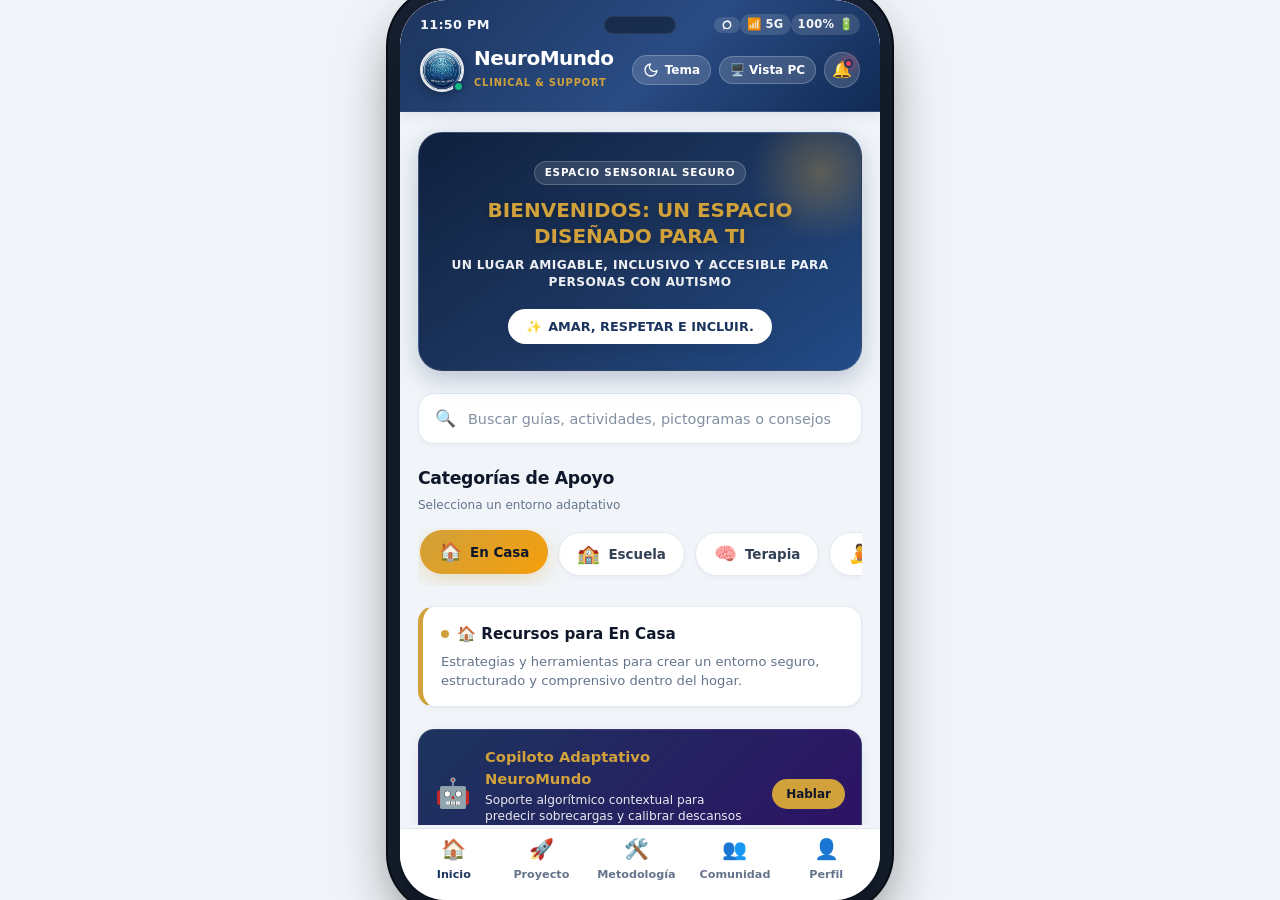
==== commit 03bff137: "saved" ====
--- a/index.html
+++ b/index.html
@@ -391,6 +391,18 @@
                 container.scrollTop = container.scrollHeight;
             }, 600);
         }
+
+
+        (function() {
+            try {
+                var savedTheme = localStorage.getItem('neuromundo-theme');
+                var prefersDark = window.matchMedia('(prefers-color-scheme: dark)').matches;
+                
+                if (savedTheme === 'dark' || (!savedTheme && prefersDark)) {
+                    document.body.classList.add('dark-theme');
+                }
+            } catch (e) { console.warn('localStorage no está disponible'); }
+        })();
     </script>
 </body>
 
--- a/static/css/style.css
+++ b/static/css/style.css
@@ -76,6 +76,16 @@
     --gradient-hero: linear-gradient(145deg, #0f203d 0%, #1c355e 50%, #224b88 100%);
     --gradient-accent: linear-gradient(135deg, #d1a13b 0%, #f59e0b 100%);
     --gradient-banner: linear-gradient(135deg, #1e293b 0%, #334155 100%);
+
+    
+    --bg-dark-blue: #1c355e;
+    --bg-strip-gray: #7d91a9;
+    --accent-yellow: #d1a13b;
+    --app-background: #f1f4f8;
+    --card-background: #ffffff;
+    --text-main: #2b394a;
+    --text-muted: #6c7a89;
+    --success-green: #4caf50;
 }
 
 /* --------------------------------------------------------------------------
@@ -196,6 +206,7 @@
 }
 
 .header-top {
+    position: relative; /* Establece el marco de referencia */
     display: flex;
     justify-content: space-between;
     align-items: center;
@@ -207,17 +218,14 @@
 }
 
 .dynamic-island-indicator {
+    position: absolute;
+    left: 50%;
+    transform: translateX(-50%);
     width: 72px;
     height: 18px;
     background-color: rgba(0, 0, 0, 0.4);
     border-radius: var(--border-radius-pill);
     border: 1px solid rgba(255, 255, 255, 0.08);
-}
-
-.app-icons {
-    display: flex;
-    align-items: center;
-    gap: 6px;
 }
 
 .status-chip {
@@ -813,6 +821,12 @@
     line-height: 1.35;
 }
 
+.copiloto-text-info {
+    font-size: 0.92rem;
+    font-weight: 800;
+    margin-bottom: 2px;
+}
+
 .btn-ia-action {
     background: var(--brand-accent);
     color: var(--text-on-accent);
@@ -2177,4 +2191,775 @@
   border-radius: 10px;
   margin-top: 8px;
   border: 1px solid #e2e8f0;
+}
+
+
+
+/* ==========================================================================
+   EXTENSIONES PARA VISTA PROBLEMÁTICA / BENTO GRID
+   (AÑADIR AL FINAL DEL ARCHIVO SIN MODIFICAR REGLAS PREVIAS)
+   ========================================================================== */
+
+/* BOTÓN DE IDIOMA EN HEADER */
+.lang-btn {
+    background: rgba(255, 255, 255, 0.2);
+    border: 1px solid rgba(255, 255, 255, 0.3);
+    color: white;
+    font-size: 0.7rem;
+    font-weight: 700;
+    padding: 2px 6px;
+    border-radius: 6px;
+    cursor: pointer;
+    margin-right: 6px;
+}
+
+.app-icons {
+    display: flex;
+    align-items: center;
+}
+
+/* BENTO GRID LAYOUT */
+.bento-container {
+    display: grid;
+    grid-template-columns: repeat(2, 1fr);
+    gap: 12px;
+}
+
+.bento-card {
+    background-color: var(--card-background);
+    border-radius: 18px;
+    padding: 16px;
+    box-shadow: 0 2px 8px rgba(0, 0, 0, 0.04);
+    display: flex;
+    flex-direction: column;
+    justify-content: space-between;
+    position: relative;
+}
+
+.bento-card.wide {
+    grid-column: span 2;
+}
+
+.bento-card.featured {
+    background: var(--bg-dark-blue);
+    color: white;
+}
+
+/* BENTO TAGS / ETIQUETAS */
+.bento-tag {
+    font-size: 0.68rem;
+    font-weight: 800;
+    text-transform: uppercase;
+    letter-spacing: 0.4px;
+    display: inline-block;
+}
+
+.tag-warning {
+    color: #b86b28;
+}
+
+.tag-light {
+    color: #cbd5e1;
+}
+
+.tag-primary {
+    color: var(--bg-dark-blue);
+}
+
+.tag-success {
+    color: var(--success-green, #4caf50);
+}
+
+
+
+/* ==========================================================================
+   EXTENSIONES PARA LA VISTA EL PROYECTO
+   (AÑADIR AL FINAL DEL ARCHIVO CSS EXISTENTE SIN ALTERAR NADA ANTERIOR)
+   ========================================================================== */
+
+/* FICHA TÉCNICA / HERO TRANSLÚCIDO */
+.glass-hero {
+    background: linear-gradient(135deg, rgba(255, 255, 255, 0.9) 0%, rgba(240, 244, 248, 0.95) 100%);
+    backdrop-filter: blur(10px);
+    border: 1px solid rgba(255, 255, 255, 0.6);
+    border-radius: 20px;
+    padding: 18px;
+    margin-bottom: 20px;
+    box-shadow: 0 4px 15px rgba(0, 0, 0, 0.04);
+}
+
+.glass-hero-badge {
+    font-size: 0.7rem;
+    font-weight: 700;
+    color: var(--accent-yellow, #d1a13b);
+    text-transform: uppercase;
+    letter-spacing: 0.5px;
+    display: block;
+}
+
+.glass-hero-title {
+    font-size: 1.25rem;
+    font-weight: 800;
+    color: var(--bg-dark-blue);
+    margin-top: 4px;
+}
+
+.glass-hero-desc {
+    font-size: 0.8rem;
+    color: var(--text-muted);
+    margin-top: 6px;
+    line-height: 1.45;
+}
+
+/* LISTA DE PÍLDORAS / FEATURE PILLS */
+.feature-pill-list {
+    display: flex;
+    flex-wrap: wrap;
+    gap: 8px;
+    margin-top: 14px;
+}
+
+.feature-pill {
+    background-color: var(--card-background, #ffffff);
+    color: var(--bg-dark-blue);
+    font-size: 0.72rem;
+    font-weight: 700;
+    padding: 6px 12px;
+    border-radius: 20px;
+    border: 1px solid rgba(0, 0, 0, 0.06);
+    box-shadow: 0 1px 3px rgba(0, 0, 0, 0.03);
+    display: inline-flex;
+    align-items: center;
+}
+
+/* LISTADO DE EJES FUNDAMENTALES */
+.ejes-container {
+    display: flex;
+    flex-direction: column;
+    gap: 12px;
+}
+
+.eje-card {
+    background: var(--card-background);
+    padding: 14px;
+    border-radius: 16px;
+    display: flex;
+    gap: 12px;
+    align-items: center;
+    box-shadow: 0 2px 6px rgba(0, 0, 0, 0.03);
+}
+
+.eje-icon {
+    font-size: 1.5rem;
+    flex-shrink: 0;
+}
+
+.eje-text h4 {
+    font-size: 0.88rem;
+    font-weight: 700;
+    color: var(--text-main);
+    margin-bottom: 2px;
+}
+
+.eje-text p {
+    font-size: 0.75rem;
+    color: var(--text-muted);
+    line-height: 1.35;
+}
+
+
+/* ==========================================================================
+   EXTENSIONES PARA LA VISTA DE PERFIL Y CONFIGURACIONES
+   (AÑADIR AL FINAL DEL ARCHIVO CSS EXISTENTE SIN ALTERAR NADA ANTERIOR)
+   ========================================================================== */
+
+/* TARJETA PRINCIPAL DEL PERFIL */
+.profile-card-top {
+    background-color: var(--card-background);
+    border-radius: 20px;
+    padding: 20px 16px;
+    text-align: center;
+    box-shadow: 0 2px 8px rgba(0, 0, 0, 0.04);
+    margin-bottom: 20px;
+    display: flex;
+    flex-direction: column;
+    align-items: center;
+}
+
+.profile-avatar-big {
+    width: 64px;
+    height: 64px;
+    background-color: var(--bg-main, #f0f4f8);
+    border-radius: 50%;
+    display: flex;
+    align-items: center;
+    justify-content: center;
+    font-size: 2rem;
+    margin-bottom: 10px;
+    box-shadow: inset 0 2px 4px rgba(0, 0, 0, 0.05);
+}
+
+.profile-name {
+    font-size: 1.1rem;
+    font-weight: 800;
+    color: var(--bg-dark-blue);
+    margin-bottom: 2px;
+}
+
+.profile-email {
+    font-size: 0.78rem;
+    color: var(--text-muted);
+    margin-bottom: 12px;
+}
+
+/* BADGES DE USUARIO */
+.profile-badges-row {
+    display: flex;
+    gap: 8px;
+    justify-content: center;
+    flex-wrap: wrap;
+}
+
+.user-badge-item {
+    font-size: 0.7rem;
+    font-weight: 700;
+    padding: 4px 10px;
+    border-radius: 12px;
+    background-color: #e2e8f0;
+    color: #475569;
+}
+
+.user-badge-item.badge-active {
+    background-color: #dbeafe;
+    color: var(--bg-dark-blue);
+}
+
+.user-badge-item.badge-guide {
+    background-color: #fef3c7;
+    color: #92400e;
+}
+
+.settings-list-item.switch-account-item {
+    color: #2563eb;
+    font-weight: 600;
+}
+
+.settings-list-item.switch-account-item .item-arrow {
+    color: #2563eb;
+}
+
+.login-body {
+    background-color: var(--bg-main, #f0f4f8);
+    display: flex;
+    justify-content: center;
+    align-items: center;
+    min-height: 100vh;
+    margin: 0;
+    font-family: system-ui, -apple-system, sans-serif;
+}
+
+.login-card {
+    background-color: var(--card-background, #ffffff);
+    width: 100%;
+    max-width: 380px;
+    padding: 30px 24px;
+    border-radius: 20px;
+    box-shadow: 0 4px 12px rgba(0, 0, 0, 0.08);
+    box-sizing: border-box;
+}
+
+.login-header {
+    text-align: center;
+    margin-bottom: 24px;
+}
+
+.login-header h2 {
+    color: var(--bg-dark-blue, #1e293b);
+    font-size: 1.4rem;
+    font-weight: 800;
+    margin: 0 0 6px 0;
+}
+
+.login-header p {
+    color: var(--text-muted, #64748b);
+    font-size: 0.85rem;
+    margin: 0;
+}
+
+
+/* FORMULARIO */
+.login-form {
+    width: 100%;
+    /* NUEVO: Asegura que ocupe todo el ancho del contenedor */
+    display: flex;
+    flex-direction: column;
+    gap: 16px;
+}
+
+.form-group {
+    display: flex;
+    flex-direction: column;
+    gap: 6px;
+    text-align: left;
+}
+
+.form-group label {
+    font-size: 0.8rem;
+    font-weight: 700;
+    color: var(--bg-dark-blue, #334155);
+}
+
+
+.input-wrapper {
+    position: relative;
+    display: flex;
+    align-items: center;
+    width: 100%;
+}
+
+.form-group input {
+    width: 100%;
+    padding: 12px 40px 12px 12px;
+    border-radius: 10px;
+    font-size: 0.9rem;
+    box-sizing: border-box;
+    outline: none;
+    transition: border-color 0.2s, box-shadow 0.2s;
+}
+
+.form-group input:focus {
+    border-color: #2563eb;
+    box-shadow: 0 0 0 3px rgba(37, 99, 235, 0.1);
+}
+
+
+.toggle-btn {
+    position: absolute;
+    right: 10px;
+    background: none;
+    border: none;
+    cursor: pointer;
+    font-size: 1rem;
+    opacity: 0.6;
+    padding: 4px;
+    transition: opacity 0.2s;
+}
+
+.toggle-btn:hover {
+    opacity: 1;
+}
+
+
+.error-message {
+    background-color: #fef2f2;
+    color: #dc2626;
+    border: 1px solid #fecaca;
+    padding: 10px;
+    border-radius: 10px;
+    font-size: 0.8rem;
+    font-weight: 600;
+    text-align: center;
+    display: none;
+}
+
+
+/* BOTONES */
+.btn-primary {
+    background-color: #2563eb;
+    color: #ffffff;
+    border: none;
+    padding: 12px;
+    border-radius: 10px;
+    font-weight: 700;
+    font-size: 0.95rem;
+    cursor: pointer;
+    margin-top: 8px;
+    transition: background-color 0.2s, transform 0.1s;
+}
+
+.btn-primary:hover {
+    background-color: #1d4ed8;
+}
+
+.btn-primary:active {
+    transform: scale(0.98);
+}
+
+.login-footer {
+    text-align: center;
+    margin-top: 16px;
+    width: 100%;
+    border-top: 1px solid #f1f5f9;
+    padding-top: 14px;
+}
+
+.btn-cancel {
+    color: var(--text-muted, #64748b);
+    font-size: 0.85rem;
+    text-decoration: none;
+    font-weight: 600;
+    transition: color 0.2s;
+}
+
+.btn-cancel:hover {
+    color: var(--bg-dark-blue, #1e293b);
+    text-decoration: underline;
+}
+
+
+
+/* ESPACIAMIENTO ENTRE SECCIONES */
+.section-spacer {
+    margin-bottom: 10px;
+}
+
+/* GRUPO DE CONFIGURACIONES TIPO MÓVIL */
+.settings-list-group {
+    background-color: var(--card-background);
+    border-radius: 16px;
+    overflow: hidden;
+    box-shadow: 0 2px 8px rgba(0, 0, 0, 0.03);
+    margin-bottom: 20px;
+}
+
+.settings-list-item {
+    display: flex;
+    align-items: center;
+    justify-content: space-between;
+    padding: 14px 16px;
+    border-bottom: 1px solid rgba(0, 0, 0, 0.05);
+    cursor: pointer;
+    transition: background-color 0.15s ease;
+}
+
+.settings-list-item:last-child {
+    border-bottom: none;
+}
+
+.settings-list-item:active {
+    background-color: rgba(0, 0, 0, 0.02);
+}
+
+.item-left {
+    font-size: 0.85rem;
+    font-weight: 600;
+    color: var(--text-main);
+    display: flex;
+    align-items: center;
+    gap: 8px;
+}
+
+.item-arrow {
+    font-size: 0.8rem;
+    color: var(--text-muted);
+}
+
+/* OPCIÓN DE CERRAR SESIÓN */
+.settings-list-item.logout-item .item-left {
+    color: #dc2626;
+}
+
+.settings-list-item.logout-item .item-arrow {
+    color: #dc2626;
+}
+
+.lista-modulos-autonomia {
+    display: flex;
+    flex-direction: column;
+    gap: 12px;
+}
+
+.tarjeta-modulo-app {
+    background-color: var(--bg-tarjeta);
+    border-radius: 14px;
+    padding: 14px;
+    border: 1px solid var(--borde-suave);
+    display: flex;
+    flex-direction: column;
+    gap: 8px;
+}
+
+.tarjeta-modulo-app.pictogramas {
+    border-left: 5px solid var(--azul-amigable);
+}
+
+.tarjeta-modulo-app.regulacion {
+    border-left: 5px solid var(--verde-calma);
+}
+
+.tarjeta-modulo-app.agenda {
+    border-left: 5px solid #0284c7;
+}
+
+.tarjeta-modulo-app.alertas {
+    border-left: 5px solid var(--dorado-alerta);
+}
+
+.encabezado-tarjeta-app {
+    display: flex;
+    align-items: center;
+    gap: 10px;
+}
+
+.icono-app-small {
+    width: 32px;
+    height: 32px;
+    object-fit: contain;
+}
+
+.titulo-tarjeta-app {
+    font-size: 0.95rem;
+    font-weight: 700;
+    color: var(--texto-principal);
+}
+
+.desc-tarjeta-app {
+    font-size: 0.82rem;
+    color: var(--texto-secundario);
+    line-height: 1.35;
+}
+
+.acciones-app-fila {
+    display: flex;
+    gap: 10px;
+    margin-top: 4px;
+}
+
+.boton-app-primario {
+    background-color: var(--azul-amigable);
+    color: #ffffff;
+    border: none;
+    padding: 8px 14px;
+    font-size: 0.8rem;
+    font-weight: 600;
+    border-radius: 6px;
+    cursor: pointer;
+}
+
+.enlace-app-secundario {
+    color: var(--azul-amigable);
+    font-size: 0.8rem;
+    font-weight: 600;
+    text-decoration: none;
+    align-self: center;
+}
+
+.grilla-recursos-movil {
+    display: flex;
+    flex-direction: column;
+    gap: 10px;
+}
+
+.item-recurso-movil {
+    background-color: var(--bg-tarjeta);
+    border-radius: 10px;
+    padding: 12px;
+    border: 1px solid var(--borde-suave);
+}
+
+.titulo-recurso-movil {
+    font-size: 0.88rem;
+    font-weight: 700;
+    color: var(--texto-principal);
+}
+
+.desc-recurso-movil {
+    font-size: 0.8rem;
+    color: var(--texto-secundario);
+    margin: 4px 0 8px 0;
+}
+
+.captura-recurso-movil {
+    width: 100%;
+    border-radius: 6px;
+}
+
+.barra-navegacion-inferior {
+    background-color: #ffffff;
+    border-top: 1px solid var(--borde-suave);
+    display: flex;
+    justify-content: space-around;
+    padding: 10px 0;
+    position: sticky;
+    bottom: 0;
+}
+
+.item-nav-app {
+    font-size: 0.75rem;
+    color: var(--texto-secundario);
+    text-decoration: none;
+    font-weight: 600;
+}
+
+.item-nav-app.activo {
+    color: var(--azul-amigable);
+}
+
+
+/* MÓDULOS DE AUTONOMÍA Y RUTINAS */
+.autonomia-section {
+    margin-bottom: 20px;
+    display: flex;
+    flex-direction: column;
+}
+
+.tarjeta-modulo-app {
+    background-color: var(--card-background);
+    border-radius: 16px;
+    padding: 16px;
+    margin-bottom: 12px;
+    box-shadow: 0 2px 6px rgba(0, 0, 0, 0.03);
+    border-left: 5px solid var(--bg-dark-blue);
+    display: flex;
+    flex-direction: column;
+    gap: 8px;
+}
+
+.encabezado-tarjeta-app {
+    display: flex;
+    align-items: center;
+}
+
+.titulo-tarjeta-app {
+    font-size: 0.98rem;
+    font-weight: 700;
+    color: var(--text-main);
+}
+
+.desc-tarjeta-app {
+    font-size: 0.82rem;
+    color: var(--text-muted);
+    line-height: 1.4;
+}
+
+.boton-app-primario {
+    margin-top: 4px;
+    padding: 8px 14px;
+    border: none;
+    border-radius: 8px;
+    background-color: var(--bg-dark-blue);
+    color: white;
+    font-weight: 600;
+    font-size: 0.8rem;
+    cursor: pointer;
+    align-self: flex-start;
+    transition: background-color 0.2s ease;
+}
+
+.boton-app-primario:active {
+    opacity: 0.9;
+}
+
+/* MÉTRICAS DE IMPACTO */
+.metrics-section {
+    margin-bottom: 20px;
+}
+
+.metrica-card {
+    background: linear-gradient(135deg, #1c355e 0%, #7d91a9 100%);
+    color: white;
+    background: var(--gradient-hero);
+    border-radius: var(--border-radius-lg);
+    padding: 26px 20px;
+    text-align: center;
+    position: relative;
+    overflow: hidden;
+    margin-bottom: 22px;
+    box-shadow: var(--shadow-primary-glow);
+    border: 1px solid rgba(255, 255, 255, 0.12);
+}
+
+.metrica-num {
+    font-size: 2rem;
+    font-weight: 800;
+    color: var(--accent-yellow, #d1a13b);
+    display: block;
+    margin-bottom: 2px;
+}
+
+.metrica-txt {
+    font-size: 0.8rem;
+    font-weight: 600;
+    line-height: 1.35;
+    opacity: 0.95;
+}
+
+
+/* CASO CLÍNICO DE EVIDENCIA */
+.case-section {
+    margin-bottom: 20px;
+}
+
+.case-card {
+    background-color: var(--card-background);
+    border-radius: 16px;
+    padding: 14px;
+    box-shadow: 0 2px 6px rgba(0, 0, 0, 0.03);
+}
+
+.case-tag {
+    display: inline-block;
+    background-color: #e8f5e9;
+    color: #2e7d32;
+    font-weight: 700;
+    font-size: 0.7rem;
+    padding: 3px 8px;
+    border-radius: 6px;
+    margin-bottom: 8px;
+}
+
+.case-question {
+    font-style: italic;
+    font-weight: 700;
+    margin-bottom: 6px;
+    font-size: 0.88rem;
+    color: var(--text-main);
+}
+
+/* VARIANTES DE BORDES PARA LAS CARDS DE ARTÍCULOS */
+.feed-card-green {
+    border-left-color: var(--success-green, #4caf50);
+}
+
+/* Transición suave entre temas */
+body, .app-container, .card-bg, .bento-card, .tool-card, .feed-card {
+    transition: background-color 0.3s ease, color 0.3s ease, border-color 0.3s ease;
+}
+
+/* Corrección de componentes en Modo Oscuro */
+body.dark-theme {
+    --card-background: var(--card-bg);
+    --app-background: var(--app-bg);
+}
+
+body.dark-theme .bento-card,
+body.dark-theme .glass-hero,
+body.dark-theme .profile-card-top,
+body.dark-theme .settings-list-group,
+body.dark-theme .login-card,
+body.dark-theme .case-card {
+    background-color: var(--card-bg);
+    border-color: var(--border-subtle);
+    color: var(--text-heading);
+}
+
+body.dark-theme .glass-hero {
+    background: linear-gradient(135deg, rgba(19, 28, 46, 0.95) 0%, rgba(15, 23, 42, 0.9) 100%);
+}
+
+body.dark-theme .glass-hero-title,
+body.dark-theme .profile-name,
+body.dark-theme .login-header h2 {
+    color: var(--text-heading);
+}
+
+body.dark-theme .item-left,
+body.dark-theme .form-group label {
+    color: var(--text-body);
+}
+
+body.dark-theme .form-group input {
+    background-color: var(--app-bg);
+    border-color: var(--border-strong);
+    color: var(--text-heading);
 }
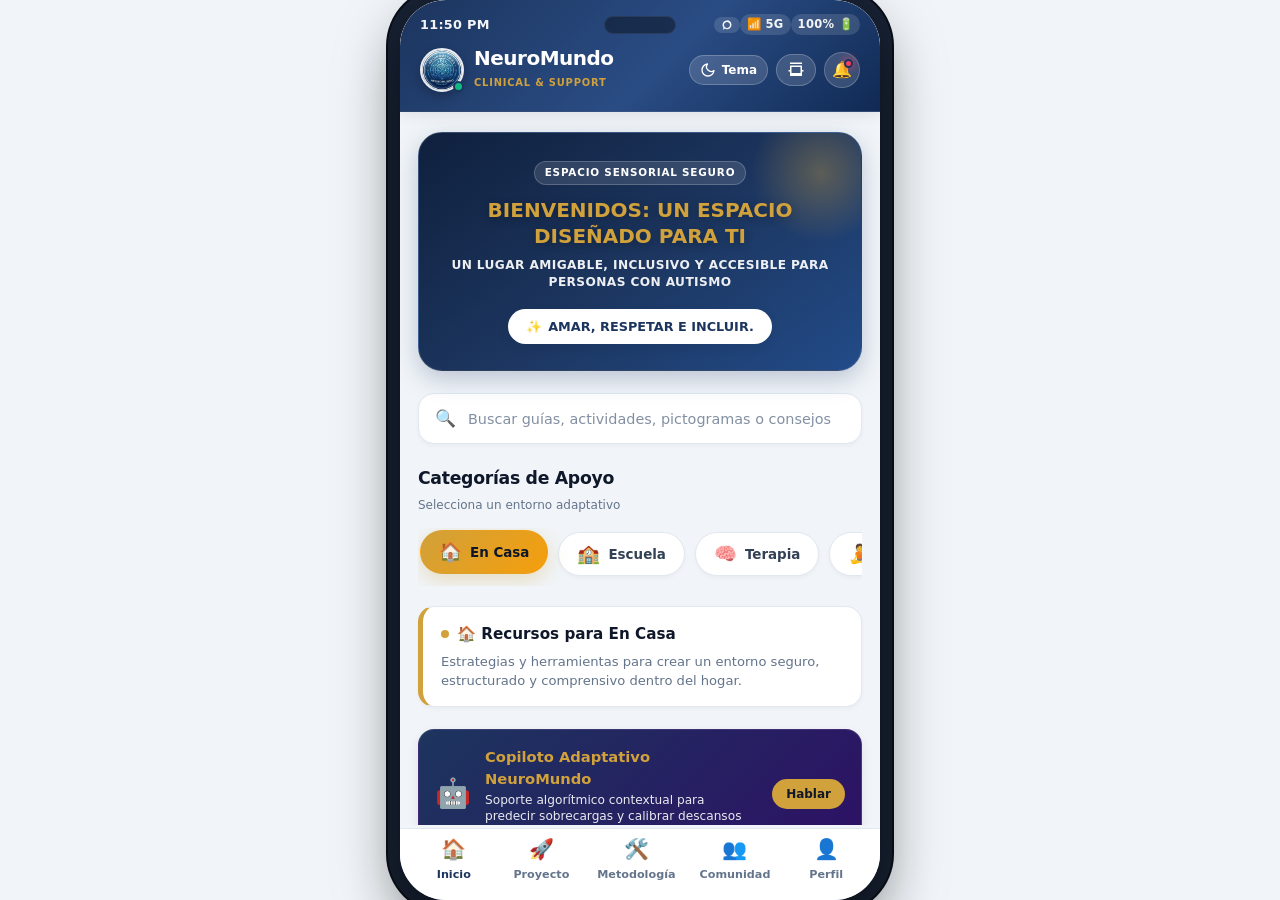
==== commit bb8e787f: "saved" ====
--- a/index.html
+++ b/index.html
@@ -76,11 +76,14 @@
                         <span id="theme-text" class="btn-caption">Tema</span>
                     </button>
 
-                    <!-- Conmutador Modo PC / Tablet -->
-                    <button class="view-toggle-btn" id="view-toggle" onclick="toggleViewMode()" aria-label="Cambiar a vista de escritorio" title="Alternar Layout">
-                        <span class="view-icon">🖥️</span>
-                        <span class="btn-caption">Vista PC</span>
-                    </button>
+<!-- Conmutador Modo PC / Tablet -->
+<button class="view-toggle-btn" id="view-toggle" onclick="toggleViewMode()" aria-label="Cambiar a vista de escritorio" title="Alternar Layout">
+    <span class="view-icon">
+        <svg viewBox="0 0 24 24" xmlns="http://www.w3.org/2000/svg">
+            <path d="M4 6h16v12H4V6zm2 2v8h12V8H6zm-4 4h2v2H2v-2zm18 0h2v2h-2v-2zM4 4h16V2H4v2zm0 16h16v-2H4v2z"/>
+        </svg>
+    </span>
+</button>
 
                     <!-- Menú Desplegable Accesible de Notificaciones -->
                     <div class="user-menu">
@@ -392,17 +395,32 @@
             }, 600);
         }
 
-
-        (function() {
-            try {
-                var savedTheme = localStorage.getItem('neuromundo-theme');
-                var prefersDark = window.matchMedia('(prefers-color-scheme: dark)').matches;
+    (function() {
+        try {
+            // Inicializar tema
+            var savedTheme = localStorage.getItem('neuromundo-theme');
+            var prefersDark = window.matchMedia('(prefers-color-scheme: dark)').matches;
+            
+            if (savedTheme === 'dark' || (!savedTheme && prefersDark)) {
+                document.body.classList.add('dark-theme');
+            }
+            
+            // Inicializar modo PC INMEDIATAMENTE (antes de cualquier renderizado)
+            var savedViewMode = localStorage.getItem('neuromundo-view-mode');
+            if (savedViewMode === 'pc') {
+                document.documentElement.classList.add('pc-mode');
+                document.body.classList.add('pc-mode');
                 
-                if (savedTheme === 'dark' || (!savedTheme && prefersDark)) {
-                    document.body.classList.add('dark-theme');
+                // Forzar viewport meta inmediatamente
+                var viewportMeta = document.querySelector('meta[name="viewport"]');
+                if (viewportMeta) {
+                    viewportMeta.setAttribute('content', 'width=1280, initial-scale=0.25');
                 }
-            } catch (e) { console.warn('localStorage no está disponible'); }
-        })();
+            }
+        } catch (e) { 
+            console.warn('localStorage no está disponible'); 
+        }
+    })();
     </script>
 </body>
 
--- a/static/css/style.css
+++ b/static/css/style.css
@@ -2962,4 +2962,268 @@
     background-color: var(--app-bg);
     border-color: var(--border-strong);
     color: var(--text-heading);
-}+}
+
+/* Icono animado de dispositivo girando */
+.view-icon {
+    display: inline-flex;
+    align-items: center;
+    justify-content: center;
+    width: 18px;
+    height: 18px;
+    transition: transform var(--transition-slow);
+}
+
+.view-icon svg {
+    width: 18px;
+    height: 18px;
+    fill: currentColor;
+}
+
+/* Estado activo del botón Vista PC */
+.view-toggle-btn.active {
+    background: var(--brand-accent);
+    color: var(--text-on-accent);
+    box-shadow: 0 0 12px rgba(209, 161, 59, 0.5);
+}
+
+.view-toggle-btn.active .view-icon {
+    transform: rotate(90deg);
+}
+
+/* ==========================================================================
+   MODO PC PREMIUM - ESCRITORIO FORZADO CON ACABADO PROFESIONAL
+   ========================================================================== */
+
+/* Aplicación inmediata de clase de modo PC */
+html.pc-mode, body.pc-mode {
+    /* Forzar renderizado de escritorio inmediato */
+    font-size: 16px !important;
+    line-height: 1.6 !important;
+}
+
+body.pc-mode {
+    background-color: var(--app-bg);
+    align-items: flex-start;
+    padding: 0;
+    min-height: 100vh;
+}
+
+/* Contenedor principal con ancho máximo de escritorio */
+body.pc-mode .app-container {
+    width: 100%;
+    max-width: 1320px !important;
+    height: auto;
+    min-height: 100vh;
+    max-height: none;
+    border-radius: 0 !important;
+    box-shadow: none !important;
+    border: none;
+    margin: 0 auto !important;
+    padding: 0;
+}
+
+/* Header optimizado para escritorio */
+body.pc-mode .app-header {
+    position: sticky;
+    top: 0;
+    z-index: 1000;
+    border-radius: 0;
+    padding: 16px 40px;
+}
+
+body.pc-mode .header-main {
+    max-width: 1320px;
+    margin: 0 auto;
+    padding: 0 20px;
+}
+
+/* Área de contenido con espaciado amplio de escritorio */
+body.pc-mode .app-content {
+    padding: 80px 40px !important;
+    max-width: 1320px;
+    margin: 0 auto;
+}
+
+/* Secciones principales con espacios generosos */
+body.pc-mode section {
+    padding: 60px 0 !important;
+    margin-bottom: 40px !important;
+}
+
+/* Tarjetas y contenedores con diseño de escritorio */
+body.pc-mode .welcome-card,
+body.pc-mode .tool-card,
+body.pc-mode .feed-card,
+body.pc-mode .copiloto-box,
+body.pc-mode .category-info-panel {
+    padding: 40px !important;
+    margin-bottom: 30px !important;
+    border-radius: 12px !important;
+}
+
+/* Grid layouts para distribución horizontal */
+body.pc-mode .categories-section {
+    display: grid;
+    grid-template-columns: repeat(4, 1fr);
+    gap: 20px;
+    margin-bottom: 40px;
+}
+
+body.pc-mode .categories-scroll {
+    display: grid;
+    grid-template-columns: repeat(4, 1fr);
+    gap: 20px;
+    overflow-x: visible;
+}
+
+body.pc-mode .category-item {
+    flex: 1;
+    padding: 20px 30px;
+    font-size: 1rem;
+}
+
+body.pc-mode .tools-section {
+    display: grid;
+    grid-template-columns: repeat(3, 1fr);
+    gap: 30px;
+}
+
+body.pc-mode .tool-card {
+    display: flex;
+    flex-direction: column;
+    min-height: 200px;
+}
+
+body.pc-mode .articles-section {
+    display: grid;
+    grid-template-columns: repeat(2, 1fr);
+    gap: 30px;
+}
+
+body.pc-mode .feed-card {
+    min-height: 250px;
+}
+
+/* Tipografía escalada para escritorio */
+body.pc-mode h1 {
+    font-size: 2.5rem !important;
+    line-height: 1.2 !important;
+}
+
+body.pc-mode h2 {
+    font-size: 2rem !important;
+    line-height: 1.3 !important;
+}
+
+body.pc-mode h3 {
+    font-size: 1.5rem !important;
+    line-height: 1.4 !important;
+}
+
+body.pc-mode h4 {
+    font-size: 1.25rem !important;
+    line-height: 1.5 !important;
+}
+
+body.pc-mode p, 
+body.pc-mode .text-body {
+    font-size: 1.1rem !important;
+    line-height: 1.7 !important;
+}
+
+/* Botones con tamaños de escritorio */
+body.pc-mode button,
+body.pc-mode .btn-primary,
+body.pc-mode .community-btn {
+    padding: 14px 28px !important;
+    font-size: 1rem !important;
+    min-height: 48px;
+}
+
+/* Inputs y formularios con tamaños de escritorio */
+body.pc-mode input,
+body.pc-mode textarea,
+body.pc-mode select {
+    padding: 14px 20px !important;
+    font-size: 1rem !important;
+    min-height: 48px;
+}
+
+/* Navegación inferior oculta en modo PC (usar navegación superior) */
+body.pc-mode .app-nav {
+    display: none !important;
+}
+
+/* Búsqueda con ancho de escritorio */
+body.pc-mode .search-box {
+    max-width: 600px;
+    margin: 0 auto;
+    padding: 16px 24px;
+}
+
+body.pc-mode .search-box input {
+    font-size: 1.1rem;
+}
+
+/* Iconos escalados para escritorio */
+body.pc-mode .view-icon svg,
+body.pc-mode .cat-icon,
+body.pc-mode .tool-icon,
+body.pc-mode .nav-icon {
+    width: 24px;
+    height: 24px;
+}
+
+/* Espaciado entre elementos */
+body.pc-mode .section-title-wrap {
+    margin-bottom: 30px;
+}
+
+body.pc-mode .block-title {
+    font-size: 1.8rem;
+    margin-bottom: 20px;
+}
+
+/* Ajustes específicos para proyectos complejos */
+body.pc-mode .bento-container {
+    display: grid;
+    grid-template-columns: repeat(3, 1fr);
+    gap: 30px;
+}
+
+body.pc-mode .bento-card.wide {
+    grid-column: span 2;
+}
+
+body.pc-mode .ejes-container {
+    display: grid;
+    grid-template-columns: repeat(3, 1fr);
+    gap: 30px;
+}
+
+/* Optimización para pantallas muy grandes */
+@media (min-width: 1600px) {
+    body.pc-mode .app-container {
+        max-width: 1600px !important;
+    }
+    
+    body.pc-mode .app-content {
+        padding: 100px 60px !important;
+    }
+    
+    body.pc-mode .tools-section {
+        grid-template-columns: repeat(4, 1fr);
+    }
+}
+
+/* Optimización para pantallas medianas de escritorio */
+@media (min-width: 1024px) and (max-width: 1319px) {
+    body.pc-mode .app-content {
+        padding: 60px 30px !important;
+    }
+    
+    body.pc-mode .tools-section {
+        grid-template-columns: repeat(2, 1fr);
+    }
+}
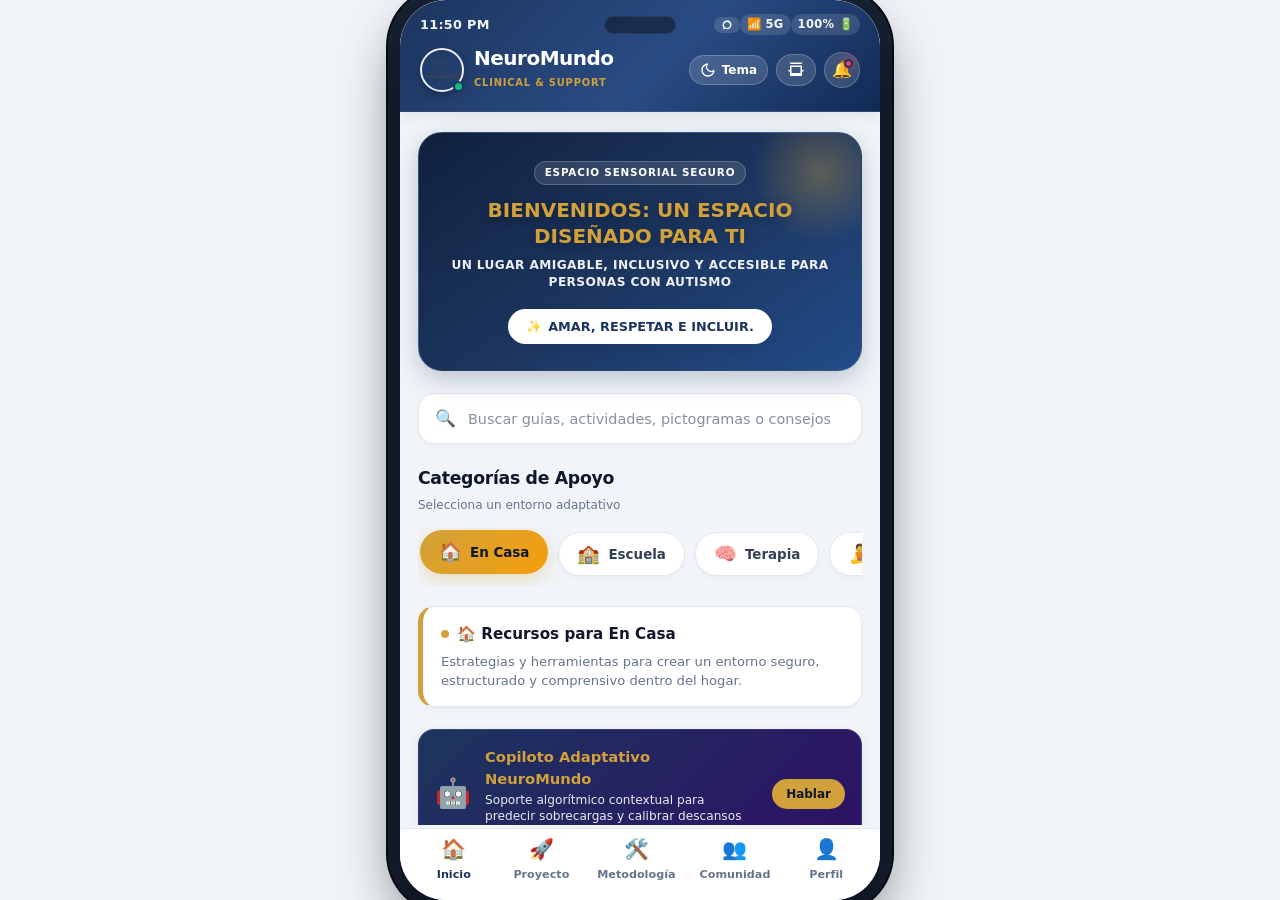
==== commit 6ebdd336: "saved" ====
--- a/index.html
+++ b/index.html
@@ -45,7 +45,7 @@
             <div class="header-main">
                 <div class="app-brand">
                     <div class="logo-wrapper">
-                        <img src="static/images/image_4223f367.png" alt="Logo Oficial NeuroMundo" class="logo-app" loading="eager">
+                        <img src="static/images/Logo empresa.png" alt="Logo Oficial NeuroMundo" class="logo-app" loading="eager">
                         <span class="online-pulse-dot" title="Ecosistema Activo"></span>
                     </div>
                     <div class="brand-text">
@@ -397,21 +397,29 @@
 
     (function() {
         try {
-            // Inicializar tema
-            var savedTheme = localStorage.getItem('neuromundo-theme');
+            // Sistema de tema Bootstrap con data-bs-theme
+            var savedTheme = localStorage.getItem('themeMode');
             var prefersDark = window.matchMedia('(prefers-color-scheme: dark)').matches;
             
-            if (savedTheme === 'dark' || (!savedTheme && prefersDark)) {
+            // Determinar tema inicial
+            var initialTheme = savedTheme || (prefersDark ? 'dark' : 'light');
+            
+            // Aplicar atributo nativo de Bootstrap inmediatamente
+            document.documentElement.setAttribute('data-bs-theme', initialTheme);
+            
+            // Mantener compatibilidad con clase existente
+            if (initialTheme === 'dark') {
                 document.body.classList.add('dark-theme');
+            } else {
+                document.body.classList.remove('dark-theme');
             }
             
-            // Inicializar modo PC INMEDIATAMENTE (antes de cualquier renderizado)
+            // Inicializar modo PC si existe
             var savedViewMode = localStorage.getItem('neuromundo-view-mode');
             if (savedViewMode === 'pc') {
                 document.documentElement.classList.add('pc-mode');
                 document.body.classList.add('pc-mode');
                 
-                // Forzar viewport meta inmediatamente
                 var viewportMeta = document.querySelector('meta[name="viewport"]');
                 if (viewportMeta) {
                     viewportMeta.setAttribute('content', 'width=1280, initial-scale=0.25');
@@ -419,6 +427,8 @@
             }
         } catch (e) { 
             console.warn('localStorage no está disponible'); 
+            // Fallback a light mode
+            document.documentElement.setAttribute('data-bs-theme', 'light');
         }
     })();
     </script>
--- a/static/css/style.css
+++ b/static/css/style.css
@@ -844,6 +844,10 @@
     transform: scale(1.06);
 }
 
+.seccion-contenido {
+    margin-top: 15px;
+}
+
 /* Herramientas Diarias */
 .tools-section {
     margin-bottom: 24px;
@@ -2964,6 +2968,8 @@
     color: var(--text-heading);
 }
 
+
+
 /* Icono animado de dispositivo girando */
 .view-icon {
     display: inline-flex;
@@ -2991,239 +2997,53 @@
     transform: rotate(90deg);
 }
 
-/* ==========================================================================
-   MODO PC PREMIUM - ESCRITORIO FORZADO CON ACABADO PROFESIONAL
-   ========================================================================== */
-
-/* Aplicación inmediata de clase de modo PC */
-html.pc-mode, body.pc-mode {
-    /* Forzar renderizado de escritorio inmediato */
-    font-size: 16px !important;
-    line-height: 1.6 !important;
-}
-
+/* --------------------------------------------------------------------------
+   MODO PC / ESCRITORIO FORZADO
+   -------------------------------------------------------------------------- */
 body.pc-mode {
     background-color: var(--app-bg);
     align-items: flex-start;
-    padding: 0;
-    min-height: 100vh;
-}
-
-/* Contenedor principal con ancho máximo de escritorio */
+    padding: 20px;
+}
+
 body.pc-mode .app-container {
     width: 100%;
-    max-width: 1320px !important;
+    max-width: 1400px;
     height: auto;
     min-height: 100vh;
     max-height: none;
-    border-radius: 0 !important;
-    box-shadow: none !important;
+    border-radius: var(--border-radius-lg);
+    box-shadow: var(--shadow-xl);
     border: none;
-    margin: 0 auto !important;
-    padding: 0;
-}
-
-/* Header optimizado para escritorio */
-body.pc-mode .app-header {
-    position: sticky;
-    top: 0;
+    margin: 0 auto;
+}
+
+body.pc-mode .app-nav {
+    position: fixed;
+    bottom: 20px;
+    left: 50%;
+    transform: translateX(-50%);
+    border-radius: var(--border-radius-pill);
+    box-shadow: var(--shadow-xl);
+    max-width: 400px;
     z-index: 1000;
-    border-radius: 0;
-    padding: 16px 40px;
-}
-
-body.pc-mode .header-main {
-    max-width: 1320px;
-    margin: 0 auto;
-    padding: 0 20px;
-}
-
-/* Área de contenido con espaciado amplio de escritorio */
-body.pc-mode .app-content {
-    padding: 80px 40px !important;
-    max-width: 1320px;
-    margin: 0 auto;
-}
-
-/* Secciones principales con espacios generosos */
-body.pc-mode section {
-    padding: 60px 0 !important;
-    margin-bottom: 40px !important;
-}
-
-/* Tarjetas y contenedores con diseño de escritorio */
-body.pc-mode .welcome-card,
-body.pc-mode .tool-card,
-body.pc-mode .feed-card,
-body.pc-mode .copiloto-box,
-body.pc-mode .category-info-panel {
-    padding: 40px !important;
-    margin-bottom: 30px !important;
-    border-radius: 12px !important;
-}
-
-/* Grid layouts para distribución horizontal */
-body.pc-mode .categories-section {
-    display: grid;
-    grid-template-columns: repeat(4, 1fr);
-    gap: 20px;
-    margin-bottom: 40px;
-}
-
-body.pc-mode .categories-scroll {
-    display: grid;
-    grid-template-columns: repeat(4, 1fr);
-    gap: 20px;
-    overflow-x: visible;
-}
-
-body.pc-mode .category-item {
-    flex: 1;
-    padding: 20px 30px;
-    font-size: 1rem;
-}
-
-body.pc-mode .tools-section {
-    display: grid;
-    grid-template-columns: repeat(3, 1fr);
-    gap: 30px;
-}
-
-body.pc-mode .tool-card {
-    display: flex;
-    flex-direction: column;
-    min-height: 200px;
-}
-
-body.pc-mode .articles-section {
-    display: grid;
-    grid-template-columns: repeat(2, 1fr);
-    gap: 30px;
-}
-
-body.pc-mode .feed-card {
-    min-height: 250px;
-}
-
-/* Tipografía escalada para escritorio */
-body.pc-mode h1 {
-    font-size: 2.5rem !important;
-    line-height: 1.2 !important;
-}
-
-body.pc-mode h2 {
-    font-size: 2rem !important;
-    line-height: 1.3 !important;
-}
-
-body.pc-mode h3 {
-    font-size: 1.5rem !important;
-    line-height: 1.4 !important;
-}
-
-body.pc-mode h4 {
-    font-size: 1.25rem !important;
-    line-height: 1.5 !important;
-}
-
-body.pc-mode p, 
-body.pc-mode .text-body {
-    font-size: 1.1rem !important;
-    line-height: 1.7 !important;
-}
-
-/* Botones con tamaños de escritorio */
-body.pc-mode button,
-body.pc-mode .btn-primary,
-body.pc-mode .community-btn {
-    padding: 14px 28px !important;
-    font-size: 1rem !important;
-    min-height: 48px;
-}
-
-/* Inputs y formularios con tamaños de escritorio */
-body.pc-mode input,
-body.pc-mode textarea,
-body.pc-mode select {
-    padding: 14px 20px !important;
-    font-size: 1rem !important;
-    min-height: 48px;
-}
-
-/* Navegación inferior oculta en modo PC (usar navegación superior) */
-body.pc-mode .app-nav {
-    display: none !important;
-}
-
-/* Búsqueda con ancho de escritorio */
-body.pc-mode .search-box {
-    max-width: 600px;
-    margin: 0 auto;
-    padding: 16px 24px;
-}
-
-body.pc-mode .search-box input {
-    font-size: 1.1rem;
-}
-
-/* Iconos escalados para escritorio */
-body.pc-mode .view-icon svg,
-body.pc-mode .cat-icon,
-body.pc-mode .tool-icon,
-body.pc-mode .nav-icon {
-    width: 24px;
-    height: 24px;
-}
-
-/* Espaciado entre elementos */
-body.pc-mode .section-title-wrap {
-    margin-bottom: 30px;
-}
-
-body.pc-mode .block-title {
-    font-size: 1.8rem;
-    margin-bottom: 20px;
-}
-
-/* Ajustes específicos para proyectos complejos */
-body.pc-mode .bento-container {
-    display: grid;
-    grid-template-columns: repeat(3, 1fr);
-    gap: 30px;
-}
-
-body.pc-mode .bento-card.wide {
-    grid-column: span 2;
-}
-
-body.pc-mode .ejes-container {
-    display: grid;
-    grid-template-columns: repeat(3, 1fr);
-    gap: 30px;
-}
-
-/* Optimización para pantallas muy grandes */
-@media (min-width: 1600px) {
-    body.pc-mode .app-container {
-        max-width: 1600px !important;
+}
+
+/* Ajustes responsivos para modo PC */
+@media (min-width: 768px) {
+    body.pc-mode .app-content {
+        padding: 30px 40px;
     }
     
-    body.pc-mode .app-content {
-        padding: 100px 60px !important;
+    body.pc-mode .categories-section,
+    body.pc-mode .tools-section,
+    body.pc-mode .articles-section {
+        display: grid;
+        grid-template-columns: repeat(auto-fit, minmax(300px, 1fr));
+        gap: 20px;
     }
     
-    body.pc-mode .tools-section {
-        grid-template-columns: repeat(4, 1fr);
+    body.pc-mode .category-item {
+        flex: 1;
     }
 }
-
-/* Optimización para pantallas medianas de escritorio */
-@media (min-width: 1024px) and (max-width: 1319px) {
-    body.pc-mode .app-content {
-        padding: 60px 30px !important;
-    }
-    
-    body.pc-mode .tools-section {
-        grid-template-columns: repeat(2, 1fr);
-    }
-}
